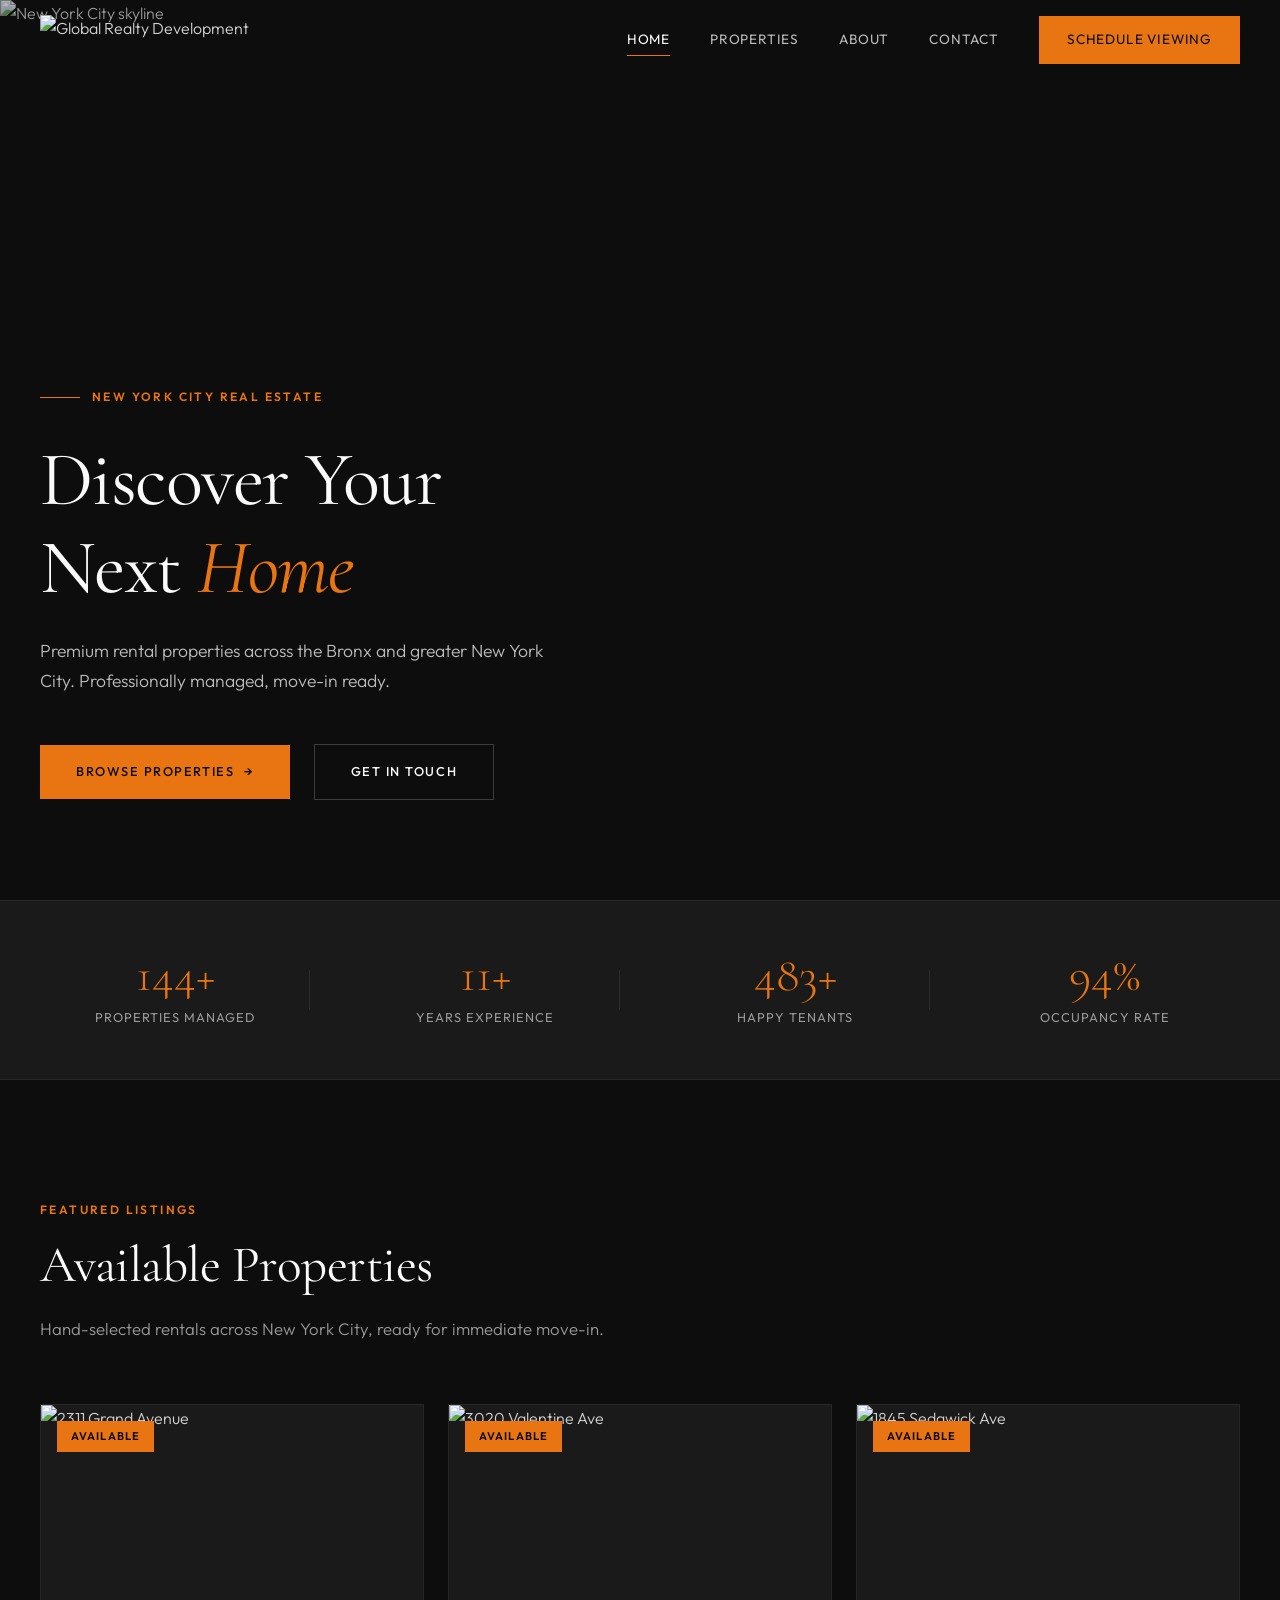
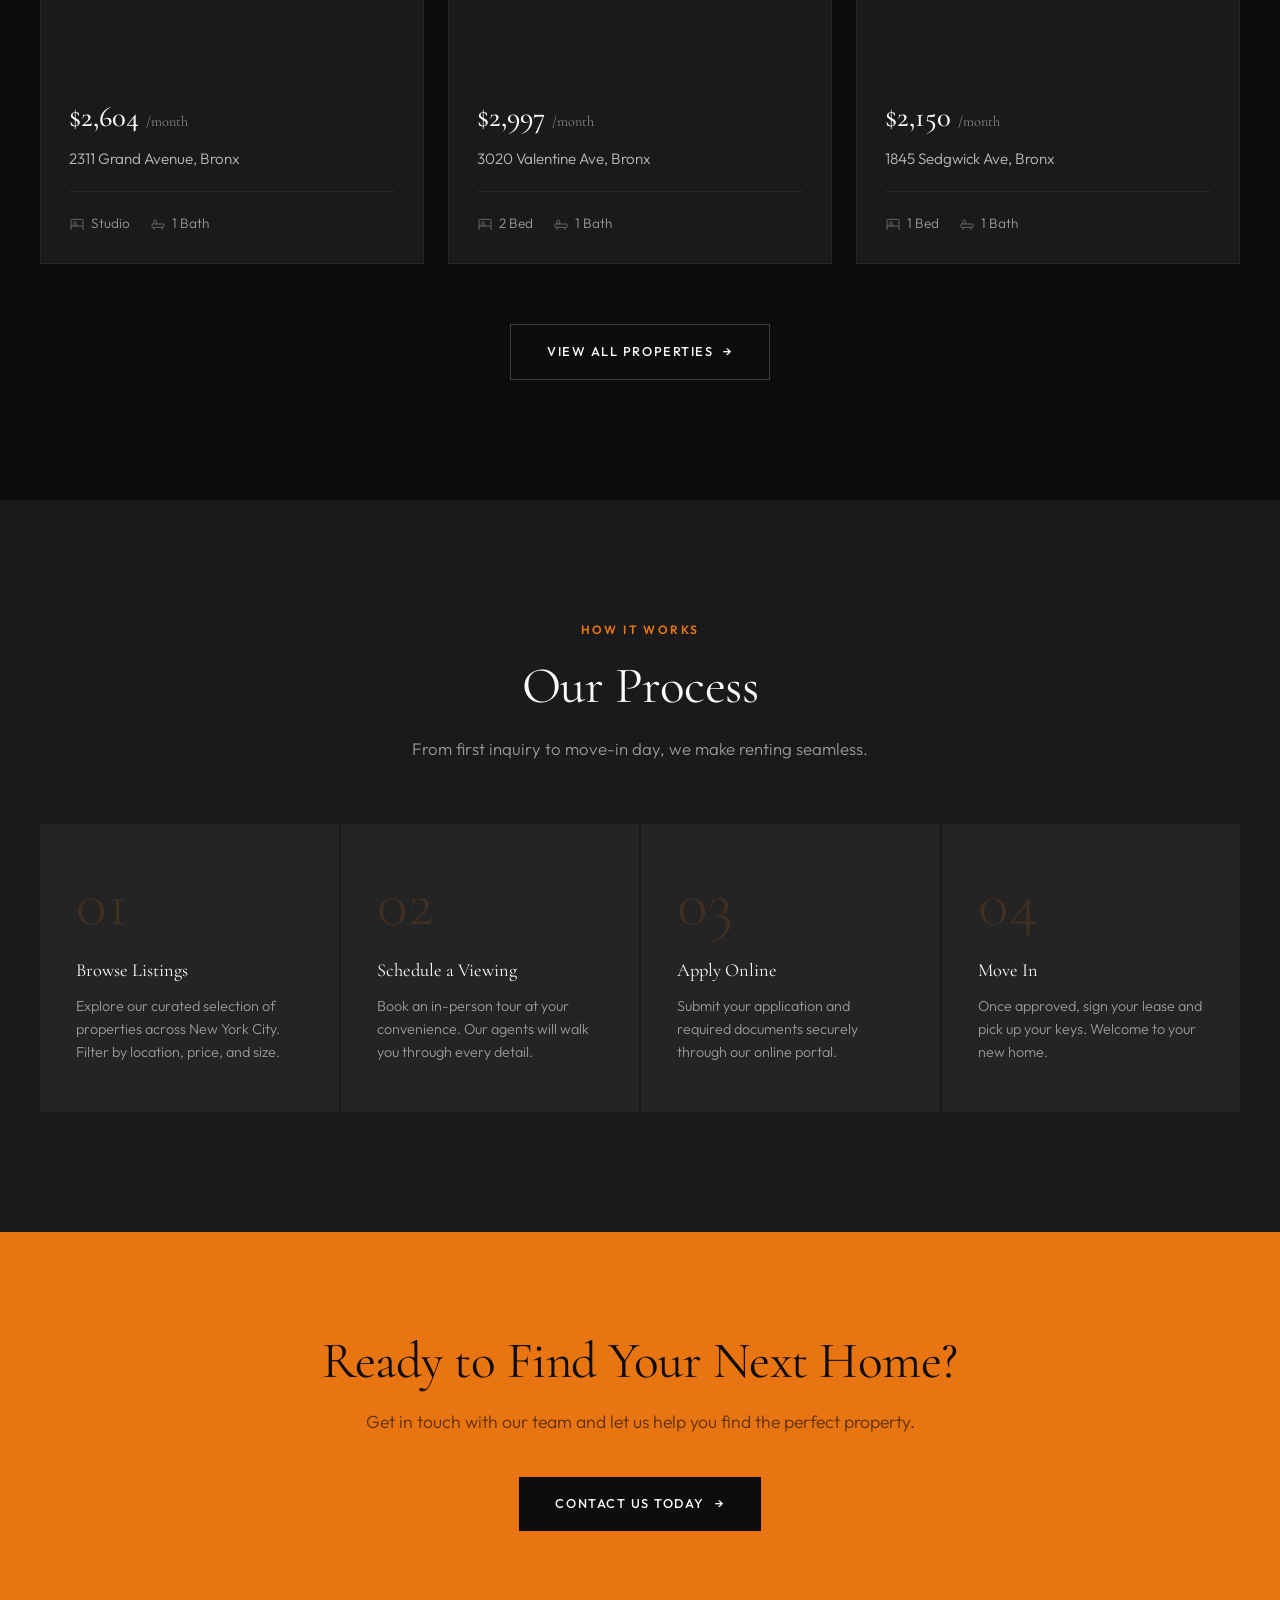
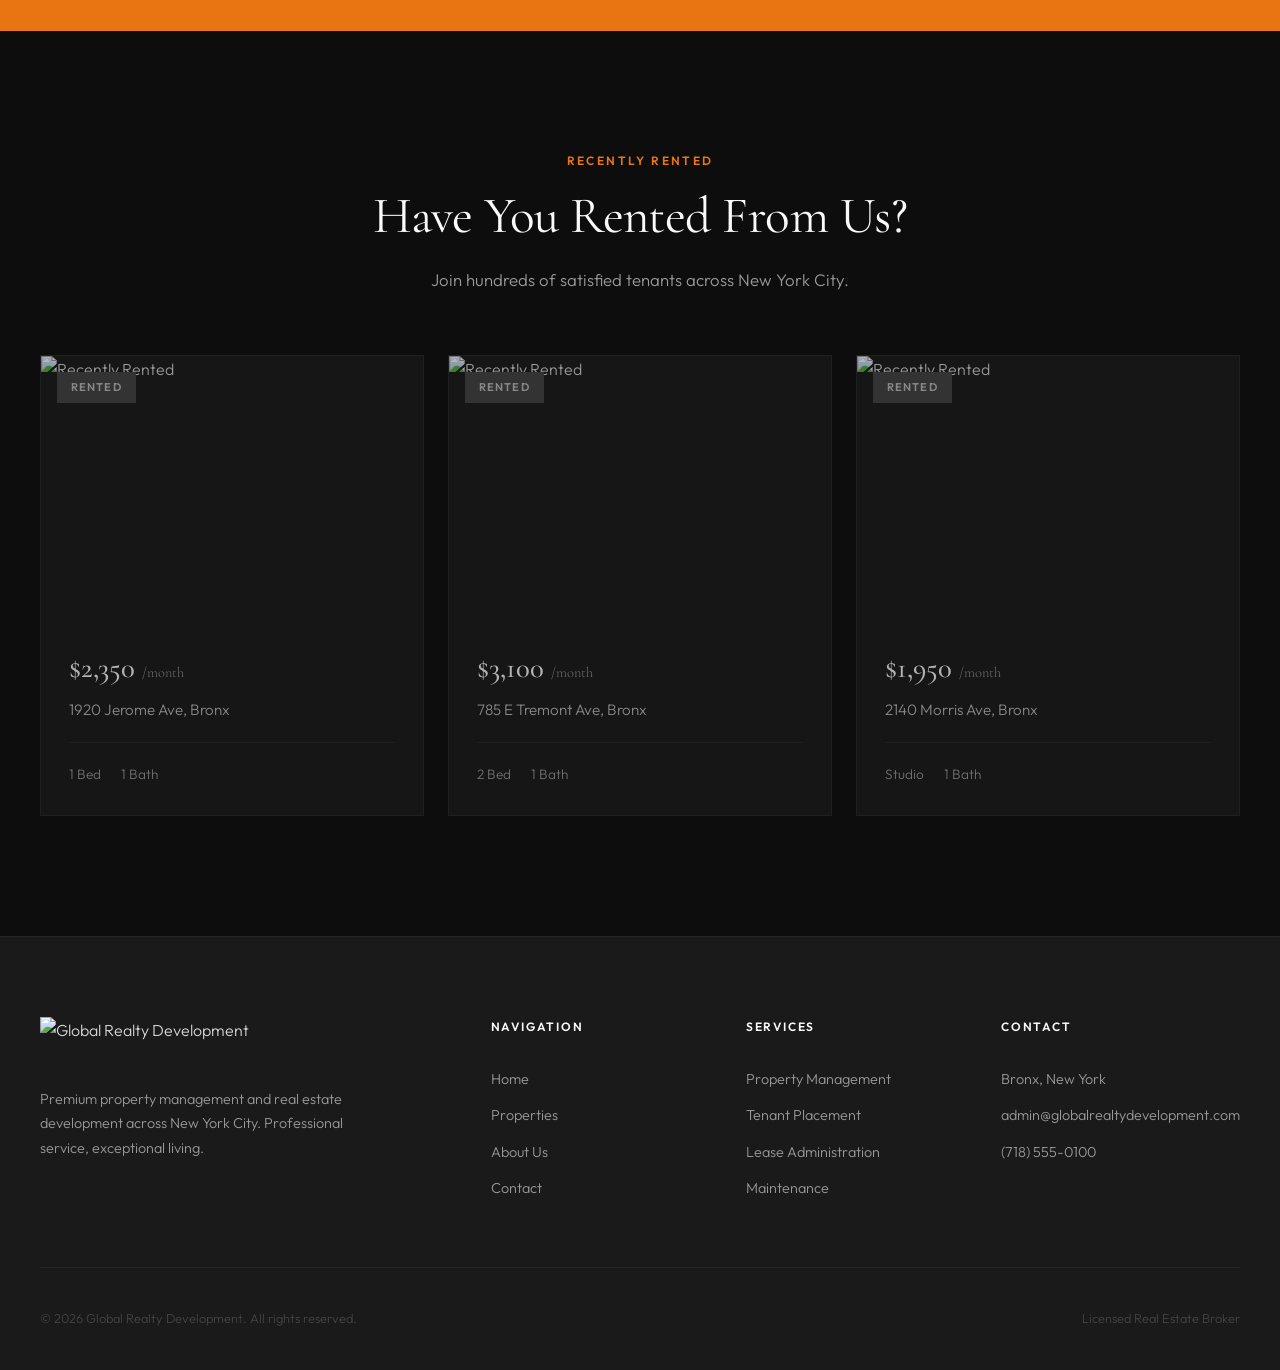
==== index.html @ 72223d99 "feat(demo): Global Realty Development website demo" ====
<!DOCTYPE html>
<html lang="en">
<head>
  <meta charset="UTF-8">
  <meta name="viewport" content="width=device-width, initial-scale=1.0">
  <title>Global Realty Development | Premium NYC Real Estate</title>
  <link rel="stylesheet" href="css/styles.css">
</head>
<body>

  <!-- Navigation -->
  <nav class="nav">
    <div class="container nav__inner">
      <a href="index.html" class="nav__logo">
        <img src="https://static.wixstatic.com/media/405eca_af5ad7918b5f4788b2dd4f46b4fea2c9~mv2.png/v1/fill/w_200,h_155,al_c,q_85,usm_0.66_1.00_0.01,enc_avif,quality_auto/405eca_af5ad7918b5f4788b2dd4f46b4fea2c9~mv2.png" alt="Global Realty Development">
      </a>
      <div class="nav__links">
        <a href="index.html" class="active">Home</a>
        <a href="listings.html">Properties</a>
        <a href="about.html">About</a>
        <a href="contact.html">Contact</a>
        <a href="contact.html" class="nav__cta">Schedule Viewing</a>
      </div>
      <div class="nav__toggle">
        <span></span>
        <span></span>
        <span></span>
      </div>
    </div>
  </nav>

  <!-- Hero -->
  <section class="hero">
    <div class="hero__bg">
      <img src="https://images.unsplash.com/photo-1534430480872-3498386e7856?w=1920&q=80" alt="New York City skyline">
    </div>
    <div class="hero__overlay"></div>
    <div class="container hero__content">
      <div class="hero__tag label">New York City Real Estate</div>
      <h1>Discover Your<br>Next <em>Home</em></h1>
      <p class="hero__subtitle">Premium rental properties across the Bronx and greater New York City. Professionally managed, move-in ready.</p>
      <div class="hero__actions">
        <a href="listings.html" class="btn btn--primary">
          Browse Properties
          <span class="btn__arrow">&rarr;</span>
        </a>
        <a href="contact.html" class="btn btn--outline">Get In Touch</a>
      </div>
    </div>
  </section>

  <!-- Stats -->
  <section class="stats">
    <div class="container">
      <div class="stats__grid">
        <div class="stats__item reveal">
          <div class="stats__number" data-count="150" data-suffix="+">0</div>
          <div class="stats__label">Properties Managed</div>
        </div>
        <div class="stats__item reveal reveal-delay-1">
          <div class="stats__number" data-count="12" data-suffix="+">0</div>
          <div class="stats__label">Years Experience</div>
        </div>
        <div class="stats__item reveal reveal-delay-2">
          <div class="stats__number" data-count="500" data-suffix="+">0</div>
          <div class="stats__label">Happy Tenants</div>
        </div>
        <div class="stats__item reveal reveal-delay-3">
          <div class="stats__number" data-count="98" data-suffix="%">0</div>
          <div class="stats__label">Occupancy Rate</div>
        </div>
      </div>
    </div>
  </section>

  <!-- Featured Properties -->
  <section>
    <div class="container">
      <div class="section-header reveal">
        <span class="label">Featured Listings</span>
        <h2>Available Properties</h2>
        <p>Hand-selected rentals across New York City, ready for immediate move-in.</p>
      </div>

      <div class="properties-grid">

        <a href="property.html" class="property-card reveal">
          <div class="property-card__image">
            <img src="https://images.unsplash.com/photo-1502672260266-1c1ef2d93688?w=600&q=80" alt="2311 Grand Avenue">
            <span class="property-card__badge">Available</span>
          </div>
          <div class="property-card__body">
            <div class="property-card__price">$2,604 <span>/month</span></div>
            <div class="property-card__address">2311 Grand Avenue, Bronx</div>
            <div class="property-card__meta">
              <div class="property-card__meta-item">
                <svg xmlns="http://www.w3.org/2000/svg" viewBox="0 0 24 24" fill="none" stroke="currentColor" stroke-width="1.5"><path d="M3 21V7a2 2 0 012-2h14a2 2 0 012 2v14"/><path d="M3 15h18"/><rect x="7" y="9" width="4" height="6" rx="1"/></svg>
                Studio
              </div>
              <div class="property-card__meta-item">
                <svg xmlns="http://www.w3.org/2000/svg" viewBox="0 0 24 24" fill="none" stroke="currentColor" stroke-width="1.5"><path d="M4 12h16a1 1 0 011 1v3a1 1 0 01-1 1H4a1 1 0 01-1-1v-3a1 1 0 011-1z"/><path d="M6 12V8a2 2 0 012-2h0a2 2 0 012 2v4"/><path d="M6 17v4M18 17v4"/></svg>
                1 Bath
              </div>
            </div>
          </div>
        </a>

        <a href="property.html" class="property-card reveal reveal-delay-1">
          <div class="property-card__image">
            <img src="https://images.unsplash.com/photo-1560448204-e02f11c3d0e2?w=600&q=80" alt="3020 Valentine Ave">
            <span class="property-card__badge">Available</span>
          </div>
          <div class="property-card__body">
            <div class="property-card__price">$2,997 <span>/month</span></div>
            <div class="property-card__address">3020 Valentine Ave, Bronx</div>
            <div class="property-card__meta">
              <div class="property-card__meta-item">
                <svg xmlns="http://www.w3.org/2000/svg" viewBox="0 0 24 24" fill="none" stroke="currentColor" stroke-width="1.5"><path d="M3 21V7a2 2 0 012-2h14a2 2 0 012 2v14"/><path d="M3 15h18"/><rect x="7" y="9" width="4" height="6" rx="1"/></svg>
                2 Bed
              </div>
              <div class="property-card__meta-item">
                <svg xmlns="http://www.w3.org/2000/svg" viewBox="0 0 24 24" fill="none" stroke="currentColor" stroke-width="1.5"><path d="M4 12h16a1 1 0 011 1v3a1 1 0 01-1 1H4a1 1 0 01-1-1v-3a1 1 0 011-1z"/><path d="M6 12V8a2 2 0 012-2h0a2 2 0 012 2v4"/><path d="M6 17v4M18 17v4"/></svg>
                1 Bath
              </div>
            </div>
          </div>
        </a>

        <a href="property.html" class="property-card reveal reveal-delay-2">
          <div class="property-card__image">
            <img src="https://images.unsplash.com/photo-1522708323590-d24dbb6b0267?w=600&q=80" alt="1845 Sedgwick Ave">
            <span class="property-card__badge">Available</span>
          </div>
          <div class="property-card__body">
            <div class="property-card__price">$2,150 <span>/month</span></div>
            <div class="property-card__address">1845 Sedgwick Ave, Bronx</div>
            <div class="property-card__meta">
              <div class="property-card__meta-item">
                <svg xmlns="http://www.w3.org/2000/svg" viewBox="0 0 24 24" fill="none" stroke="currentColor" stroke-width="1.5"><path d="M3 21V7a2 2 0 012-2h14a2 2 0 012 2v14"/><path d="M3 15h18"/><rect x="7" y="9" width="4" height="6" rx="1"/></svg>
                1 Bed
              </div>
              <div class="property-card__meta-item">
                <svg xmlns="http://www.w3.org/2000/svg" viewBox="0 0 24 24" fill="none" stroke="currentColor" stroke-width="1.5"><path d="M4 12h16a1 1 0 011 1v3a1 1 0 01-1 1H4a1 1 0 01-1-1v-3a1 1 0 011-1z"/><path d="M6 12V8a2 2 0 012-2h0a2 2 0 012 2v4"/><path d="M6 17v4M18 17v4"/></svg>
                1 Bath
              </div>
            </div>
          </div>
        </a>

      </div>

      <div style="text-align: center; margin-top: 60px;" class="reveal">
        <a href="listings.html" class="btn btn--outline">
          View All Properties
          <span class="btn__arrow">&rarr;</span>
        </a>
      </div>
    </div>
  </section>

  <!-- Process -->
  <section class="process">
    <div class="container">
      <div class="section-header section-header--center reveal">
        <span class="label">How It Works</span>
        <h2>Our Process</h2>
        <p>From first inquiry to move-in day, we make renting seamless.</p>
      </div>

      <div class="process__grid">
        <div class="process__step reveal">
          <div class="process__number">01</div>
          <h4>Browse Listings</h4>
          <p>Explore our curated selection of properties across New York City. Filter by location, price, and size.</p>
        </div>
        <div class="process__step reveal reveal-delay-1">
          <div class="process__number">02</div>
          <h4>Schedule a Viewing</h4>
          <p>Book an in-person tour at your convenience. Our agents will walk you through every detail.</p>
        </div>
        <div class="process__step reveal reveal-delay-2">
          <div class="process__number">03</div>
          <h4>Apply Online</h4>
          <p>Submit your application and required documents securely through our online portal.</p>
        </div>
        <div class="process__step reveal reveal-delay-3">
          <div class="process__number">04</div>
          <h4>Move In</h4>
          <p>Once approved, sign your lease and pick up your keys. Welcome to your new home.</p>
        </div>
      </div>
    </div>
  </section>

  <!-- CTA -->
  <section class="cta">
    <div class="container reveal">
      <h2>Ready to Find Your Next Home?</h2>
      <p>Get in touch with our team and let us help you find the perfect property.</p>
      <a href="contact.html" class="btn">
        Contact Us Today
        <span class="btn__arrow">&rarr;</span>
      </a>
    </div>
  </section>

  <!-- Rented Section -->
  <section>
    <div class="container">
      <div class="section-header section-header--center reveal">
        <span class="label">Recently Rented</span>
        <h2>Have You Rented From Us?</h2>
        <p>Join hundreds of satisfied tenants across New York City.</p>
      </div>

      <div class="properties-grid">
        <div class="property-card reveal" style="pointer-events: none; opacity: 0.7;">
          <div class="property-card__image">
            <img src="https://images.unsplash.com/photo-1493809842364-78817add7ffb?w=600&q=80" alt="Recently Rented">
            <span class="property-card__badge property-card__badge--rented">Rented</span>
          </div>
          <div class="property-card__body">
            <div class="property-card__price">$2,350 <span>/month</span></div>
            <div class="property-card__address">1920 Jerome Ave, Bronx</div>
            <div class="property-card__meta">
              <div class="property-card__meta-item">1 Bed</div>
              <div class="property-card__meta-item">1 Bath</div>
            </div>
          </div>
        </div>

        <div class="property-card reveal reveal-delay-1" style="pointer-events: none; opacity: 0.7;">
          <div class="property-card__image">
            <img src="https://images.unsplash.com/photo-1484154218962-a197022b5858?w=600&q=80" alt="Recently Rented">
            <span class="property-card__badge property-card__badge--rented">Rented</span>
          </div>
          <div class="property-card__body">
            <div class="property-card__price">$3,100 <span>/month</span></div>
            <div class="property-card__address">785 E Tremont Ave, Bronx</div>
            <div class="property-card__meta">
              <div class="property-card__meta-item">2 Bed</div>
              <div class="property-card__meta-item">1 Bath</div>
            </div>
          </div>
        </div>

        <div class="property-card reveal reveal-delay-2" style="pointer-events: none; opacity: 0.7;">
          <div class="property-card__image">
            <img src="https://images.unsplash.com/photo-1536376652096-1e4e5f26ae28?w=600&q=80" alt="Recently Rented">
            <span class="property-card__badge property-card__badge--rented">Rented</span>
          </div>
          <div class="property-card__body">
            <div class="property-card__price">$1,950 <span>/month</span></div>
            <div class="property-card__address">2140 Morris Ave, Bronx</div>
            <div class="property-card__meta">
              <div class="property-card__meta-item">Studio</div>
              <div class="property-card__meta-item">1 Bath</div>
            </div>
          </div>
        </div>
      </div>
    </div>
  </section>

  <!-- Footer -->
  <footer class="footer">
    <div class="container">
      <div class="footer__grid">
        <div class="footer__brand">
          <a href="index.html" class="nav__logo">
            <img src="https://static.wixstatic.com/media/405eca_af5ad7918b5f4788b2dd4f46b4fea2c9~mv2.png/v1/fill/w_200,h_155,al_c,q_85,usm_0.66_1.00_0.01,enc_avif,quality_auto/405eca_af5ad7918b5f4788b2dd4f46b4fea2c9~mv2.png" alt="Global Realty Development">
          </a>
          <p>Premium property management and real estate development across New York City. Professional service, exceptional living.</p>
        </div>
        <div>
          <div class="footer__heading">Navigation</div>
          <div class="footer__links">
            <a href="index.html">Home</a>
            <a href="listings.html">Properties</a>
            <a href="about.html">About Us</a>
            <a href="contact.html">Contact</a>
          </div>
        </div>
        <div>
          <div class="footer__heading">Services</div>
          <div class="footer__links">
            <a href="#">Property Management</a>
            <a href="#">Tenant Placement</a>
            <a href="#">Lease Administration</a>
            <a href="#">Maintenance</a>
          </div>
        </div>
        <div>
          <div class="footer__heading">Contact</div>
          <div class="footer__links">
            <a href="#">Bronx, New York</a>
            <a href="mailto:admin@globalrealtydevelopment.com">admin@globalrealtydevelopment.com</a>
            <a href="#">(718) 555-0100</a>
          </div>
        </div>
      </div>
      <div class="footer__bottom">
        <span>&copy; 2026 Global Realty Development. All rights reserved.</span>
        <span>Licensed Real Estate Broker</span>
      </div>
    </div>
  </footer>

  <script src="js/main.js"></script>
</body>
</html>
---- css/styles.css ----
/* ============================================
   GLOBAL REALTY DEVELOPMENT - MASTER STYLES
   Luxury Editorial Real Estate Aesthetic
   ============================================ */

@import url('https://fonts.googleapis.com/css2?family=Cormorant+Garamond:ital,wght@0,300;0,400;0,500;0,600;0,700;1,400&family=Outfit:wght@300;400;500;600;700&display=swap');

/* --- Tokens --- */
:root {
  --color-orange: #E87511;
  --color-orange-hover: #FF8C2E;
  --color-orange-subtle: rgba(232, 117, 17, 0.12);
  --color-black: #0D0D0D;
  --color-charcoal: #1A1A1A;
  --color-dark: #242424;
  --color-gray-900: #2A2A2A;
  --color-gray-800: #333333;
  --color-gray-700: #444444;
  --color-gray-400: #999999;
  --color-gray-300: #BBBBBB;
  --color-gray-200: #D4D4D4;
  --color-white: #FAFAFA;
  --color-pure-white: #FFFFFF;

  --font-display: 'Cormorant Garamond', Georgia, serif;
  --font-body: 'Outfit', sans-serif;

  --nav-height: 80px;
  --section-padding: 120px;
  --container-width: 1280px;
  --container-narrow: 960px;

  --ease-out: cubic-bezier(0.16, 1, 0.3, 1);
  --ease-in-out: cubic-bezier(0.65, 0, 0.35, 1);
}

/* --- Reset --- */
*, *::before, *::after {
  margin: 0;
  padding: 0;
  box-sizing: border-box;
}

html {
  font-size: 16px;
  scroll-behavior: smooth;
  -webkit-font-smoothing: antialiased;
  -moz-osx-font-smoothing: grayscale;
}

body {
  font-family: var(--font-body);
  font-weight: 300;
  color: var(--color-gray-200);
  background-color: var(--color-black);
  line-height: 1.7;
  overflow-x: hidden;
}

a {
  color: inherit;
  text-decoration: none;
}

ul, ol {
  list-style: none;
}

img {
  max-width: 100%;
  height: auto;
  display: block;
}

button, input, textarea, select {
  font-family: inherit;
  font-size: inherit;
  border: none;
  outline: none;
  background: none;
  color: inherit;
}

/* --- Typography --- */
h1, h2, h3, h4 {
  font-family: var(--font-display);
  font-weight: 400;
  line-height: 1.15;
  color: var(--color-white);
}

h1 {
  font-size: clamp(3rem, 6vw, 5.5rem);
  letter-spacing: -0.02em;
}

h2 {
  font-size: clamp(2.2rem, 4vw, 3.5rem);
  letter-spacing: -0.01em;
}

h3 {
  font-size: clamp(1.5rem, 2.5vw, 2rem);
}

h4 {
  font-size: 1.25rem;
}

p {
  max-width: 65ch;
}

.text-orange {
  color: var(--color-orange);
}

.text-muted {
  color: var(--color-gray-400);
}

.label {
  font-family: var(--font-body);
  font-size: 0.75rem;
  font-weight: 600;
  letter-spacing: 0.2em;
  text-transform: uppercase;
  color: var(--color-orange);
}

/* --- Layout --- */
.container {
  width: 100%;
  max-width: var(--container-width);
  margin: 0 auto;
  padding: 0 40px;
}

.container--narrow {
  max-width: var(--container-narrow);
}

section {
  padding: var(--section-padding) 0;
}

/* --- Navigation --- */
.nav {
  position: fixed;
  top: 0;
  left: 0;
  right: 0;
  height: var(--nav-height);
  z-index: 1000;
  transition: background 0.4s var(--ease-out), box-shadow 0.4s var(--ease-out);
}

.nav.scrolled {
  background: rgba(13, 13, 13, 0.95);
  backdrop-filter: blur(20px);
  box-shadow: 0 1px 0 rgba(255, 255, 255, 0.06);
}

.nav__inner {
  display: flex;
  align-items: center;
  justify-content: space-between;
  height: 100%;
}

.nav__logo {
  display: flex;
  align-items: center;
  gap: 14px;
}

.nav__logo img {
  height: 50px;
  width: auto;
}

.nav__logo-text {
  font-family: var(--font-display);
  font-size: 1.1rem;
  font-weight: 500;
  color: var(--color-white);
  letter-spacing: 0.05em;
  line-height: 1.2;
}

.nav__logo-text span {
  display: block;
  font-size: 0.65rem;
  font-family: var(--font-body);
  font-weight: 400;
  letter-spacing: 0.25em;
  text-transform: uppercase;
  color: var(--color-gray-400);
}

.nav__links {
  display: flex;
  align-items: center;
  gap: 40px;
}

.nav__links a {
  font-size: 0.85rem;
  font-weight: 400;
  letter-spacing: 0.06em;
  text-transform: uppercase;
  color: var(--color-gray-300);
  transition: color 0.3s var(--ease-out);
  position: relative;
}

.nav__links a::after {
  content: '';
  position: absolute;
  bottom: -4px;
  left: 0;
  width: 0;
  height: 1px;
  background: var(--color-orange);
  transition: width 0.4s var(--ease-out);
}

.nav__links a:hover,
.nav__links a.active {
  color: var(--color-white);
}

.nav__links a:hover::after,
.nav__links a.active::after {
  width: 100%;
}

.nav__cta {
  font-size: 0.8rem;
  font-weight: 500;
  letter-spacing: 0.1em;
  text-transform: uppercase;
  color: var(--color-black) !important;
  background: var(--color-orange);
  padding: 12px 28px;
  transition: background 0.3s var(--ease-out), transform 0.3s var(--ease-out);
}

.nav__cta::after {
  display: none !important;
}

.nav__cta:hover {
  background: var(--color-orange-hover);
  transform: translateY(-1px);
}

/* Mobile menu toggle */
.nav__toggle {
  display: none;
  flex-direction: column;
  gap: 6px;
  cursor: pointer;
  padding: 8px;
}

.nav__toggle span {
  display: block;
  width: 28px;
  height: 1.5px;
  background: var(--color-white);
  transition: transform 0.3s var(--ease-out), opacity 0.3s;
}

.nav__toggle.open span:nth-child(1) {
  transform: rotate(45deg) translate(5px, 5px);
}

.nav__toggle.open span:nth-child(2) {
  opacity: 0;
}

.nav__toggle.open span:nth-child(3) {
  transform: rotate(-45deg) translate(5px, -5px);
}

/* --- Hero --- */
.hero {
  position: relative;
  height: 100vh;
  min-height: 700px;
  display: flex;
  align-items: flex-end;
  padding-bottom: 100px;
  overflow: hidden;
}

.hero__bg {
  position: absolute;
  inset: 0;
  z-index: -2;
}

.hero__bg img {
  width: 100%;
  height: 100%;
  object-fit: cover;
  filter: grayscale(0.3);
}

.hero__overlay {
  position: absolute;
  inset: 0;
  z-index: -1;
  background:
    linear-gradient(to top, var(--color-black) 0%, rgba(13, 13, 13, 0.7) 40%, rgba(13, 13, 13, 0.3) 100%);
}

.hero__content {
  position: relative;
  z-index: 1;
}

.hero__tag {
  display: inline-flex;
  align-items: center;
  gap: 12px;
  margin-bottom: 28px;
}

.hero__tag::before {
  content: '';
  display: block;
  width: 40px;
  height: 1px;
  background: var(--color-orange);
}

.hero h1 {
  margin-bottom: 24px;
}

.hero h1 em {
  font-style: italic;
  color: var(--color-orange);
}

.hero__subtitle {
  font-size: 1.1rem;
  color: var(--color-gray-300);
  max-width: 520px;
  margin-bottom: 48px;
}

.hero__actions {
  display: flex;
  align-items: center;
  gap: 24px;
}

/* --- Buttons --- */
.btn {
  display: inline-flex;
  align-items: center;
  gap: 10px;
  font-size: 0.8rem;
  font-weight: 500;
  letter-spacing: 0.12em;
  text-transform: uppercase;
  padding: 16px 36px;
  transition: all 0.35s var(--ease-out);
  cursor: pointer;
}

.btn--primary {
  background: var(--color-orange);
  color: var(--color-black);
}

.btn--primary:hover {
  background: var(--color-orange-hover);
  transform: translateY(-2px);
  box-shadow: 0 8px 30px rgba(232, 117, 17, 0.25);
}

.btn--outline {
  border: 1px solid rgba(255, 255, 255, 0.2);
  color: var(--color-white);
}

.btn--outline:hover {
  border-color: var(--color-orange);
  color: var(--color-orange);
}

.btn--dark {
  background: var(--color-charcoal);
  color: var(--color-white);
  border: 1px solid rgba(255, 255, 255, 0.08);
}

.btn--dark:hover {
  border-color: var(--color-orange);
}

.btn__arrow {
  transition: transform 0.3s var(--ease-out);
}

.btn:hover .btn__arrow {
  transform: translateX(4px);
}

/* --- Stats Bar --- */
.stats {
  background: var(--color-charcoal);
  border-top: 1px solid rgba(255, 255, 255, 0.06);
  border-bottom: 1px solid rgba(255, 255, 255, 0.06);
  padding: 50px 0;
}

.stats__grid {
  display: grid;
  grid-template-columns: repeat(4, 1fr);
  gap: 40px;
}

.stats__item {
  text-align: center;
  position: relative;
}

.stats__item:not(:last-child)::after {
  content: '';
  position: absolute;
  right: 0;
  top: 50%;
  transform: translateY(-50%);
  height: 40px;
  width: 1px;
  background: rgba(255, 255, 255, 0.08);
}

.stats__number {
  font-family: var(--font-display);
  font-size: 3rem;
  font-weight: 300;
  color: var(--color-orange);
  line-height: 1;
  margin-bottom: 8px;
}

.stats__label {
  font-size: 0.8rem;
  font-weight: 400;
  letter-spacing: 0.08em;
  text-transform: uppercase;
  color: var(--color-gray-400);
}

/* --- Section Headers --- */
.section-header {
  margin-bottom: 60px;
}

.section-header .label {
  margin-bottom: 16px;
  display: block;
}

.section-header h2 {
  margin-bottom: 20px;
}

.section-header p {
  color: var(--color-gray-400);
  font-size: 1.05rem;
}

.section-header--center {
  text-align: center;
}

.section-header--center p {
  margin: 0 auto;
}

/* --- Property Cards --- */
.properties-grid {
  display: grid;
  grid-template-columns: repeat(3, 1fr);
  gap: 24px;
}

.property-card {
  background: var(--color-charcoal);
  border: 1px solid rgba(255, 255, 255, 0.06);
  overflow: hidden;
  transition: transform 0.4s var(--ease-out), border-color 0.4s var(--ease-out);
  cursor: pointer;
}

.property-card:hover {
  transform: translateY(-6px);
  border-color: rgba(232, 117, 17, 0.3);
}

.property-card__image {
  position: relative;
  height: 260px;
  overflow: hidden;
}

.property-card__image img {
  width: 100%;
  height: 100%;
  object-fit: cover;
  transition: transform 0.6s var(--ease-out);
}

.property-card:hover .property-card__image img {
  transform: scale(1.05);
}

.property-card__badge {
  position: absolute;
  top: 16px;
  left: 16px;
  font-size: 0.7rem;
  font-weight: 600;
  letter-spacing: 0.1em;
  text-transform: uppercase;
  padding: 6px 14px;
  background: var(--color-orange);
  color: var(--color-black);
}

.property-card__badge--rented {
  background: var(--color-gray-700);
  color: var(--color-gray-300);
}

.property-card__body {
  padding: 28px;
}

.property-card__price {
  font-family: var(--font-display);
  font-size: 1.8rem;
  font-weight: 500;
  color: var(--color-white);
  margin-bottom: 4px;
}

.property-card__price span {
  font-size: 0.9rem;
  font-weight: 300;
  color: var(--color-gray-400);
}

.property-card__address {
  font-size: 0.95rem;
  color: var(--color-gray-300);
  margin-bottom: 20px;
}

.property-card__meta {
  display: flex;
  gap: 20px;
  padding-top: 20px;
  border-top: 1px solid rgba(255, 255, 255, 0.06);
}

.property-card__meta-item {
  display: flex;
  align-items: center;
  gap: 6px;
  font-size: 0.85rem;
  color: var(--color-gray-400);
}

.property-card__meta-item svg {
  width: 16px;
  height: 16px;
  opacity: 0.6;
}

/* --- Process Section --- */
.process {
  background: var(--color-charcoal);
}

.process__grid {
  display: grid;
  grid-template-columns: repeat(4, 1fr);
  gap: 2px;
}

.process__step {
  background: var(--color-dark);
  padding: 48px 36px;
  position: relative;
  transition: background 0.3s var(--ease-out);
}

.process__step:hover {
  background: var(--color-gray-900);
}

.process__number {
  font-family: var(--font-display);
  font-size: 4rem;
  font-weight: 300;
  color: rgba(232, 117, 17, 0.15);
  line-height: 1;
  margin-bottom: 24px;
}

.process__step h4 {
  margin-bottom: 14px;
  font-size: 1.15rem;
}

.process__step p {
  font-size: 0.9rem;
  color: var(--color-gray-400);
  line-height: 1.6;
}

/* --- About / Team --- */
.team-grid {
  display: grid;
  grid-template-columns: repeat(3, 1fr);
  gap: 32px;
}

.team-card {
  background: var(--color-charcoal);
  border: 1px solid rgba(255, 255, 255, 0.06);
  overflow: hidden;
  transition: border-color 0.3s var(--ease-out);
}

.team-card:hover {
  border-color: rgba(232, 117, 17, 0.3);
}

.team-card__image {
  height: 360px;
  overflow: hidden;
}

.team-card__image img {
  width: 100%;
  height: 100%;
  object-fit: cover;
  filter: grayscale(0.2);
  transition: filter 0.4s var(--ease-out), transform 0.4s var(--ease-out);
}

.team-card:hover .team-card__image img {
  filter: grayscale(0);
  transform: scale(1.03);
}

.team-card__body {
  padding: 28px;
}

.team-card__name {
  font-family: var(--font-display);
  font-size: 1.4rem;
  color: var(--color-white);
  margin-bottom: 4px;
}

.team-card__role {
  font-size: 0.8rem;
  font-weight: 500;
  letter-spacing: 0.1em;
  text-transform: uppercase;
  color: var(--color-orange);
  margin-bottom: 16px;
}

.team-card__bio {
  font-size: 0.9rem;
  color: var(--color-gray-400);
  line-height: 1.6;
}

/* --- Contact Form --- */
.form {
  display: flex;
  flex-direction: column;
  gap: 20px;
}

.form__row {
  display: grid;
  grid-template-columns: 1fr 1fr;
  gap: 20px;
}

.form__group {
  display: flex;
  flex-direction: column;
  gap: 8px;
}

.form__label {
  font-size: 0.75rem;
  font-weight: 500;
  letter-spacing: 0.1em;
  text-transform: uppercase;
  color: var(--color-gray-400);
}

.form__input,
.form__textarea,
.form__select {
  background: var(--color-dark);
  border: 1px solid rgba(255, 255, 255, 0.08);
  padding: 16px 20px;
  color: var(--color-white);
  font-size: 0.95rem;
  font-weight: 300;
  transition: border-color 0.3s var(--ease-out);
}

.form__input:focus,
.form__textarea:focus,
.form__select:focus {
  border-color: var(--color-orange);
}

.form__input::placeholder,
.form__textarea::placeholder {
  color: var(--color-gray-700);
}

.form__textarea {
  min-height: 140px;
  resize: vertical;
}

.form__select {
  appearance: none;
  cursor: pointer;
  background-image: url("data:image/svg+xml,%3Csvg xmlns='http://www.w3.org/2000/svg' width='12' height='12' fill='%23999' viewBox='0 0 16 16'%3E%3Cpath d='M8 11L3 6h10z'/%3E%3C/svg%3E");
  background-repeat: no-repeat;
  background-position: right 20px center;
}

/* --- Footer --- */
.footer {
  background: var(--color-charcoal);
  border-top: 1px solid rgba(255, 255, 255, 0.06);
  padding: 80px 0 40px;
}

.footer__grid {
  display: grid;
  grid-template-columns: 2fr 1fr 1fr 1fr;
  gap: 60px;
  margin-bottom: 60px;
}

.footer__brand p {
  font-size: 0.9rem;
  color: var(--color-gray-400);
  margin-top: 20px;
  max-width: 320px;
}

.footer__heading {
  font-family: var(--font-body);
  font-size: 0.75rem;
  font-weight: 600;
  letter-spacing: 0.15em;
  text-transform: uppercase;
  color: var(--color-white);
  margin-bottom: 24px;
}

.footer__links a {
  display: block;
  font-size: 0.9rem;
  color: var(--color-gray-400);
  padding: 6px 0;
  transition: color 0.3s;
}

.footer__links a:hover {
  color: var(--color-orange);
}

.footer__bottom {
  display: flex;
  justify-content: space-between;
  align-items: center;
  padding-top: 40px;
  border-top: 1px solid rgba(255, 255, 255, 0.06);
  font-size: 0.8rem;
  color: var(--color-gray-700);
}

/* --- Property Detail --- */
.property-hero {
  position: relative;
  height: 65vh;
  min-height: 500px;
  overflow: hidden;
}

.property-hero__bg {
  position: absolute;
  inset: 0;
}

.property-hero__bg img {
  width: 100%;
  height: 100%;
  object-fit: cover;
}

.property-hero__overlay {
  position: absolute;
  inset: 0;
  background: linear-gradient(to top, var(--color-black) 0%, rgba(13, 13, 13, 0.4) 50%, rgba(13, 13, 13, 0.2) 100%);
}

.property-hero__content {
  position: absolute;
  bottom: 60px;
  left: 0;
  right: 0;
}

.property-info {
  display: grid;
  grid-template-columns: 1fr 1fr;
  gap: 60px;
  padding: 80px 0;
}

.property-info__details h3 {
  margin-bottom: 24px;
}

.property-specs {
  display: grid;
  grid-template-columns: 1fr 1fr;
  gap: 16px;
  margin-bottom: 32px;
}

.property-spec {
  background: var(--color-charcoal);
  padding: 20px;
  border: 1px solid rgba(255, 255, 255, 0.06);
}

.property-spec__label {
  font-size: 0.7rem;
  font-weight: 600;
  letter-spacing: 0.15em;
  text-transform: uppercase;
  color: var(--color-gray-400);
  margin-bottom: 6px;
}

.property-spec__value {
  font-family: var(--font-display);
  font-size: 1.5rem;
  color: var(--color-white);
}

.property-gallery {
  padding-bottom: 80px;
}

.property-gallery__grid {
  display: grid;
  grid-template-columns: 2fr 1fr 1fr;
  grid-template-rows: 300px 300px;
  gap: 8px;
}

.property-gallery__grid img {
  width: 100%;
  height: 100%;
  object-fit: cover;
  transition: opacity 0.3s;
  cursor: pointer;
}

.property-gallery__grid img:hover {
  opacity: 0.85;
}

.property-gallery__grid img:first-child {
  grid-row: 1 / -1;
}

/* --- CTA Section --- */
.cta {
  background: var(--color-orange);
  padding: 100px 0;
  text-align: center;
}

.cta h2 {
  color: var(--color-black);
  margin-bottom: 16px;
}

.cta p {
  color: rgba(0, 0, 0, 0.6);
  font-size: 1.1rem;
  margin: 0 auto 40px;
}

.cta .btn {
  background: var(--color-black);
  color: var(--color-white);
}

.cta .btn:hover {
  background: var(--color-charcoal);
  box-shadow: 0 8px 30px rgba(0, 0, 0, 0.3);
}

/* --- Divider --- */
.divider {
  display: flex;
  align-items: center;
  gap: 20px;
  padding: 60px 0;
}

.divider__line {
  flex: 1;
  height: 1px;
  background: rgba(255, 255, 255, 0.06);
}

.divider__icon {
  color: var(--color-orange);
  opacity: 0.4;
}

/* --- Scroll Animations --- */
.reveal {
  opacity: 0;
  transform: translateY(30px);
  transition: opacity 0.8s var(--ease-out), transform 0.8s var(--ease-out);
}

.reveal.visible {
  opacity: 1;
  transform: translateY(0);
}

.reveal-delay-1 { transition-delay: 0.1s; }
.reveal-delay-2 { transition-delay: 0.2s; }
.reveal-delay-3 { transition-delay: 0.3s; }
.reveal-delay-4 { transition-delay: 0.4s; }

/* --- Responsive --- */
@media (max-width: 1024px) {
  :root {
    --section-padding: 80px;
  }

  .properties-grid {
    grid-template-columns: repeat(2, 1fr);
  }

  .process__grid {
    grid-template-columns: repeat(2, 1fr);
  }

  .team-grid {
    grid-template-columns: repeat(2, 1fr);
  }

  .footer__grid {
    grid-template-columns: 1fr 1fr;
    gap: 40px;
  }

  .stats__grid {
    grid-template-columns: repeat(2, 1fr);
    gap: 30px;
  }

  .stats__item:nth-child(2)::after {
    display: none;
  }

  .property-info {
    grid-template-columns: 1fr;
  }

  .property-gallery__grid {
    grid-template-columns: 1fr 1fr;
    grid-template-rows: 250px 250px 250px;
  }

  .property-gallery__grid img:first-child {
    grid-column: 1 / -1;
    grid-row: auto;
  }
}

@media (max-width: 768px) {
  :root {
    --section-padding: 60px;
    --nav-height: 70px;
  }

  .container {
    padding: 0 24px;
  }

  .nav__links {
    display: none;
    position: fixed;
    top: var(--nav-height);
    left: 0;
    right: 0;
    bottom: 0;
    background: rgba(13, 13, 13, 0.98);
    backdrop-filter: blur(20px);
    flex-direction: column;
    justify-content: center;
    gap: 32px;
  }

  .nav__links.open {
    display: flex;
  }

  .nav__links a {
    font-size: 1.2rem;
  }

  .nav__toggle {
    display: flex;
  }

  .hero {
    min-height: 600px;
    padding-bottom: 60px;
  }

  .hero__actions {
    flex-direction: column;
    align-items: flex-start;
  }

  .properties-grid,
  .team-grid {
    grid-template-columns: 1fr;
  }

  .process__grid {
    grid-template-columns: 1fr;
  }

  .stats__grid {
    grid-template-columns: 1fr;
  }

  .stats__item::after {
    display: none !important;
  }

  .form__row {
    grid-template-columns: 1fr;
  }

  .footer__grid {
    grid-template-columns: 1fr;
    gap: 40px;
  }

  .property-hero {
    height: 50vh;
    min-height: 400px;
  }

  .property-specs {
    grid-template-columns: 1fr;
  }

  .property-gallery__grid {
    grid-template-columns: 1fr;
    grid-template-rows: auto;
  }
}
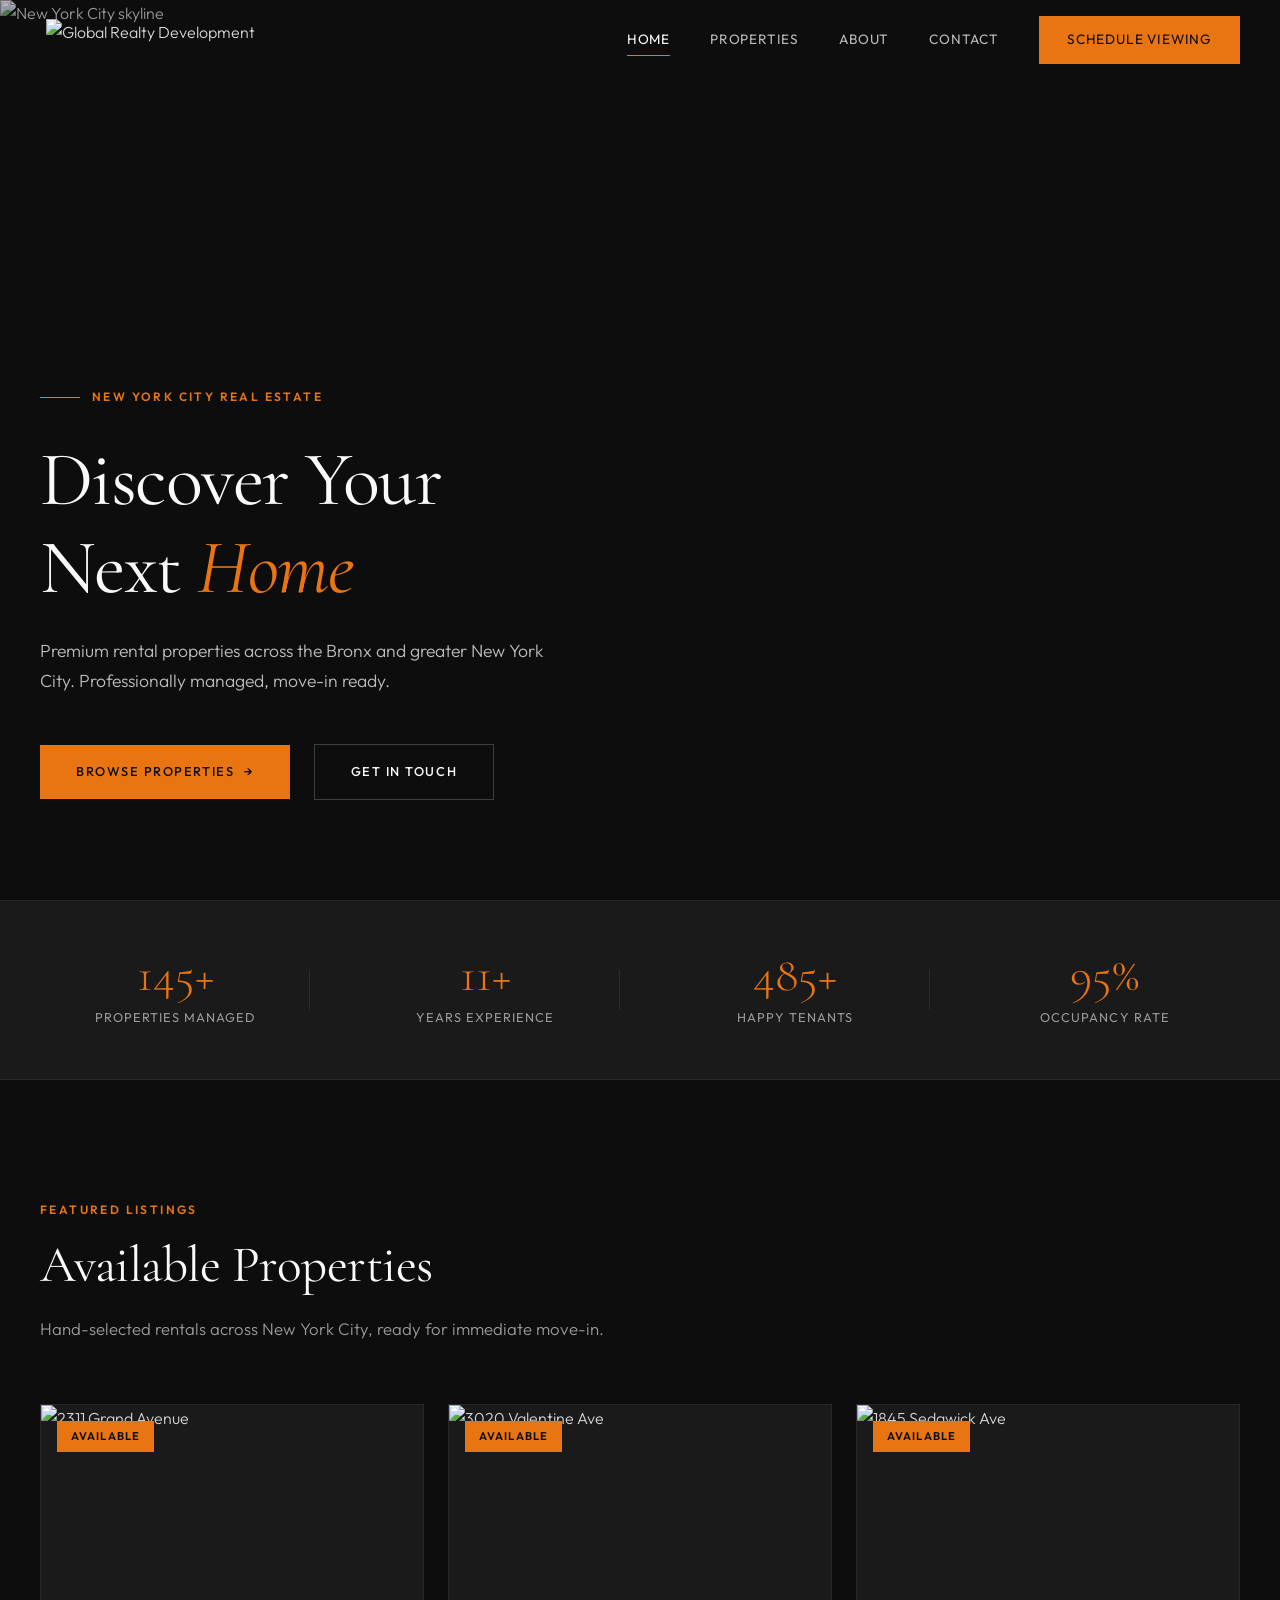
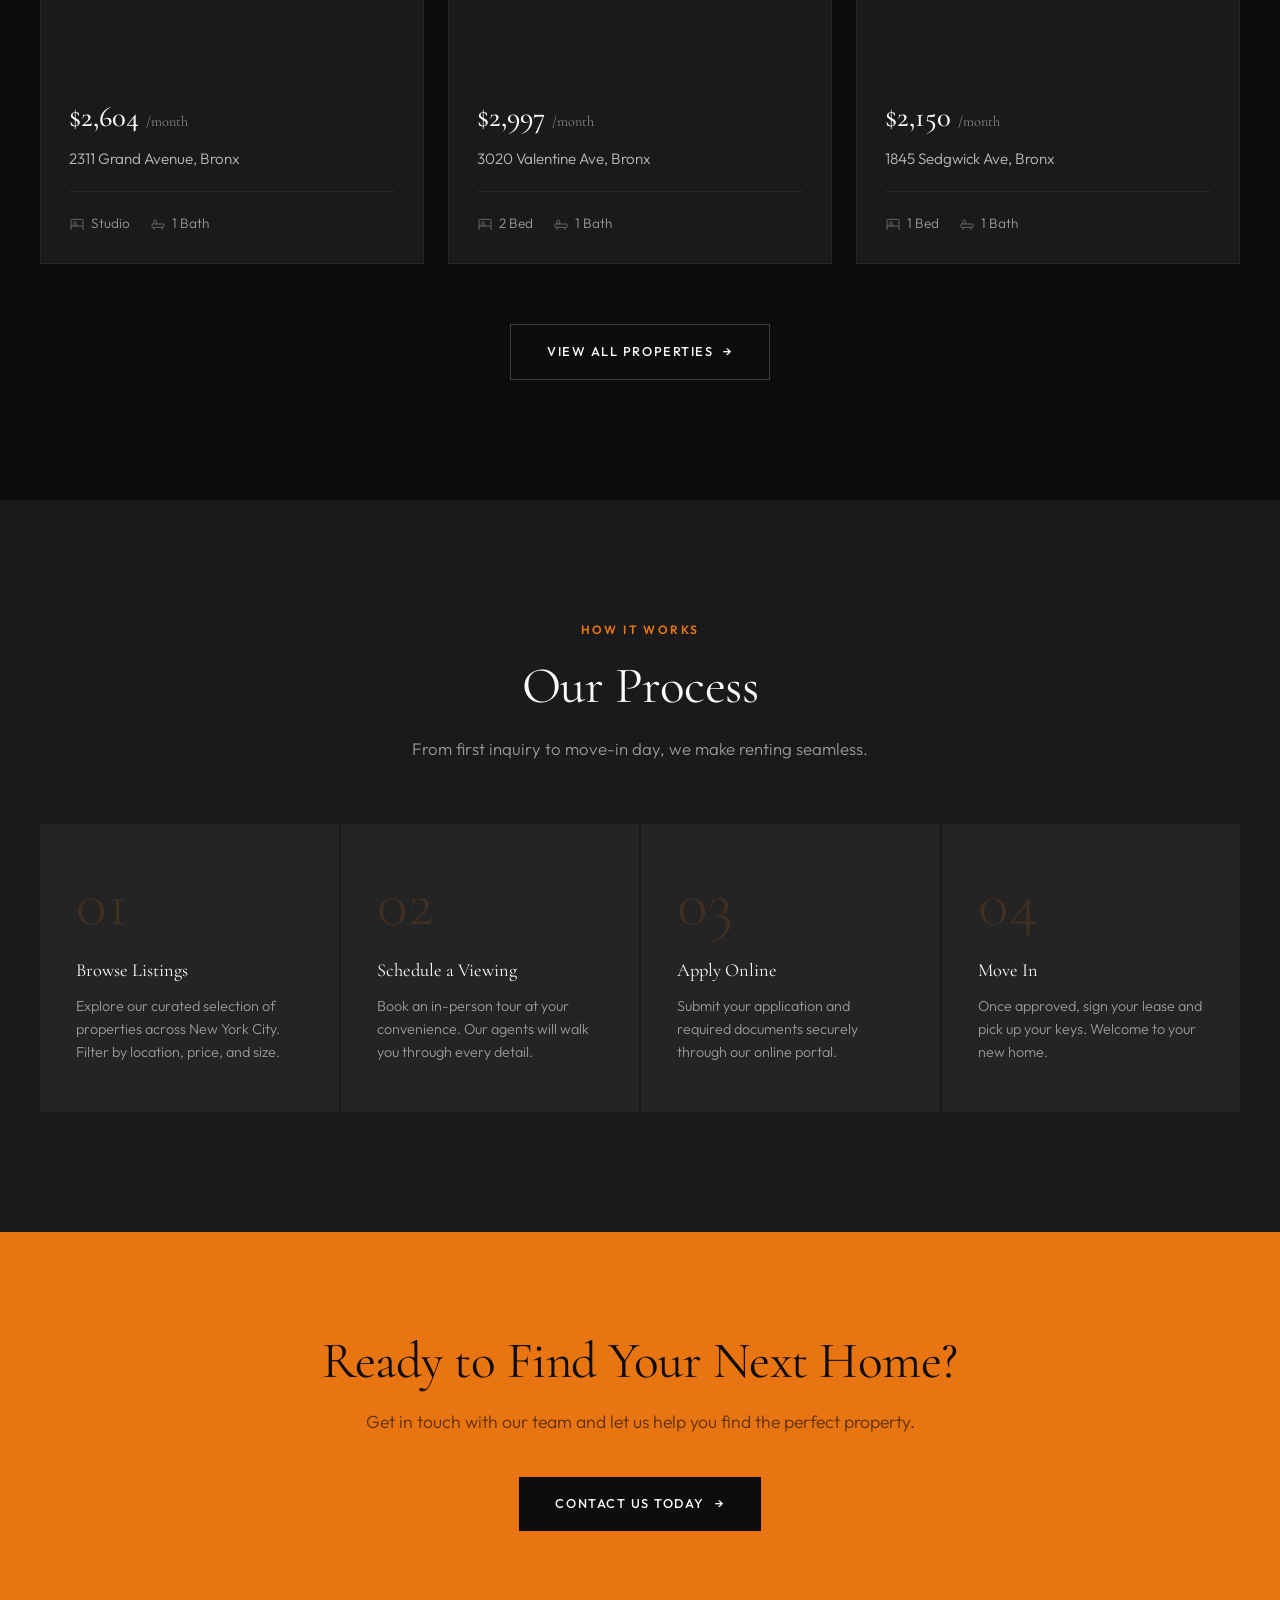
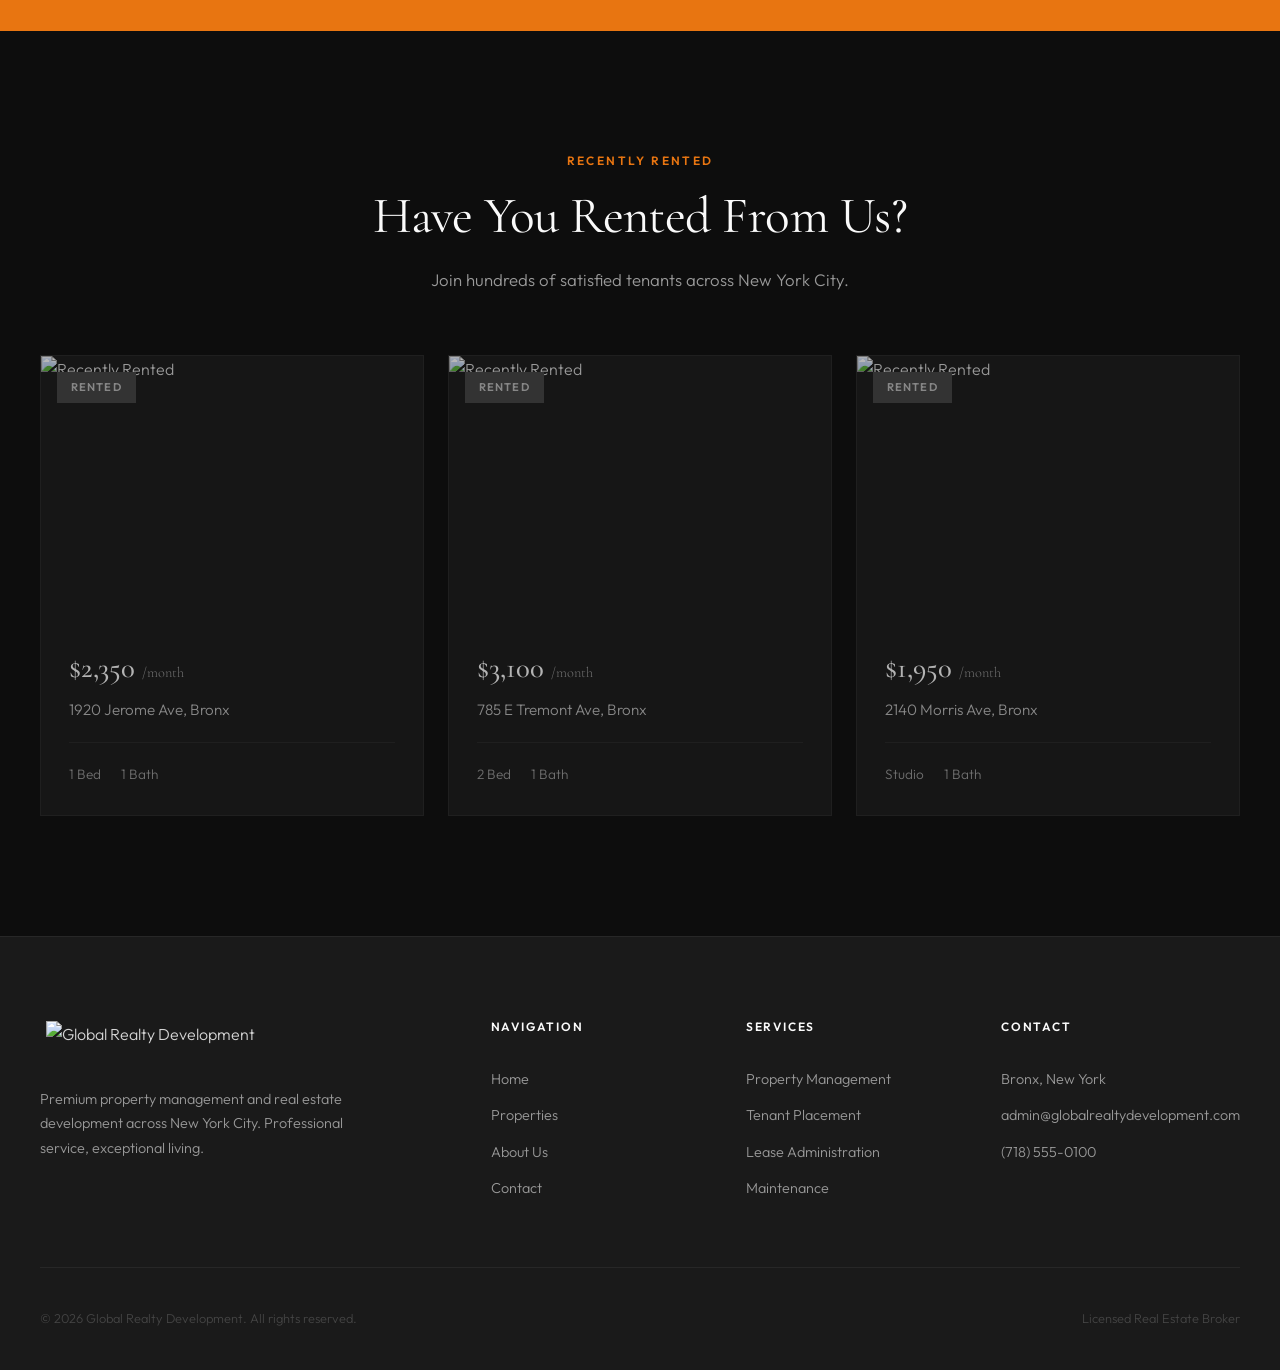
==== commit 8d16d8ba: "fix: logo visibility on scroll, broken image, map embed, card links" ====
--- a/index.html
+++ b/index.html
@@ -246,7 +246,7 @@
 
         <div class="property-card reveal reveal-delay-2" style="pointer-events: none; opacity: 0.7;">
           <div class="property-card__image">
-            <img src="https://images.unsplash.com/photo-1536376652096-1e4e5f26ae28?w=600&q=80" alt="Recently Rented">
+            <img src="https://images.unsplash.com/photo-1558036117-15d82a90b9b1?w=600&q=80" alt="Recently Rented">
             <span class="property-card__badge property-card__badge--rented">Rented</span>
           </div>
           <div class="property-card__body">
--- a/css/styles.css
+++ b/css/styles.css
@@ -177,6 +177,13 @@
 .nav__logo img {
   height: 50px;
   width: auto;
+  border-radius: 6px;
+  padding: 4px 6px;
+  transition: background 0.4s var(--ease-out);
+}
+
+.nav.scrolled .nav__logo img {
+  background: rgba(255, 255, 255, 0.92);
 }
 
 .nav__logo-text {
@@ -498,6 +505,9 @@
   overflow: hidden;
   transition: transform 0.4s var(--ease-out), border-color 0.4s var(--ease-out);
   cursor: pointer;
+  display: block;
+  text-decoration: none;
+  color: inherit;
 }
 
 .property-card:hover {
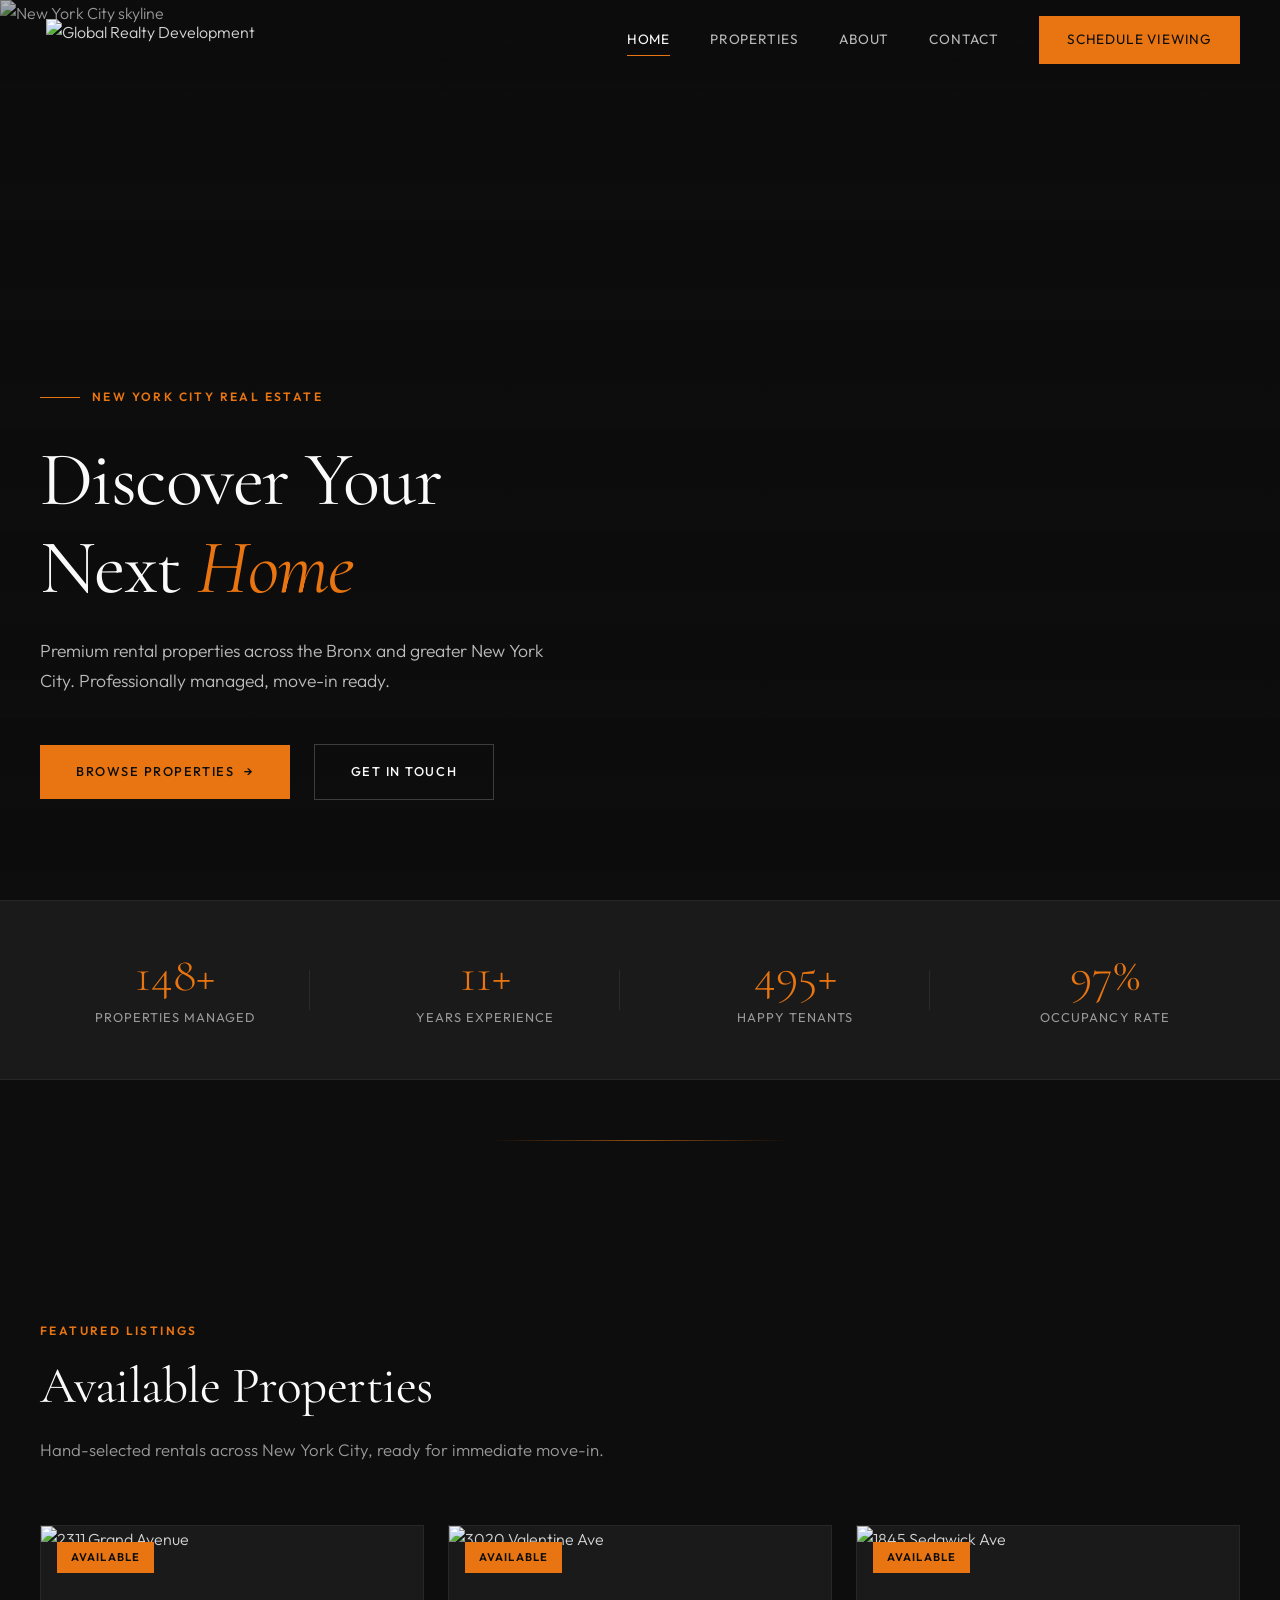
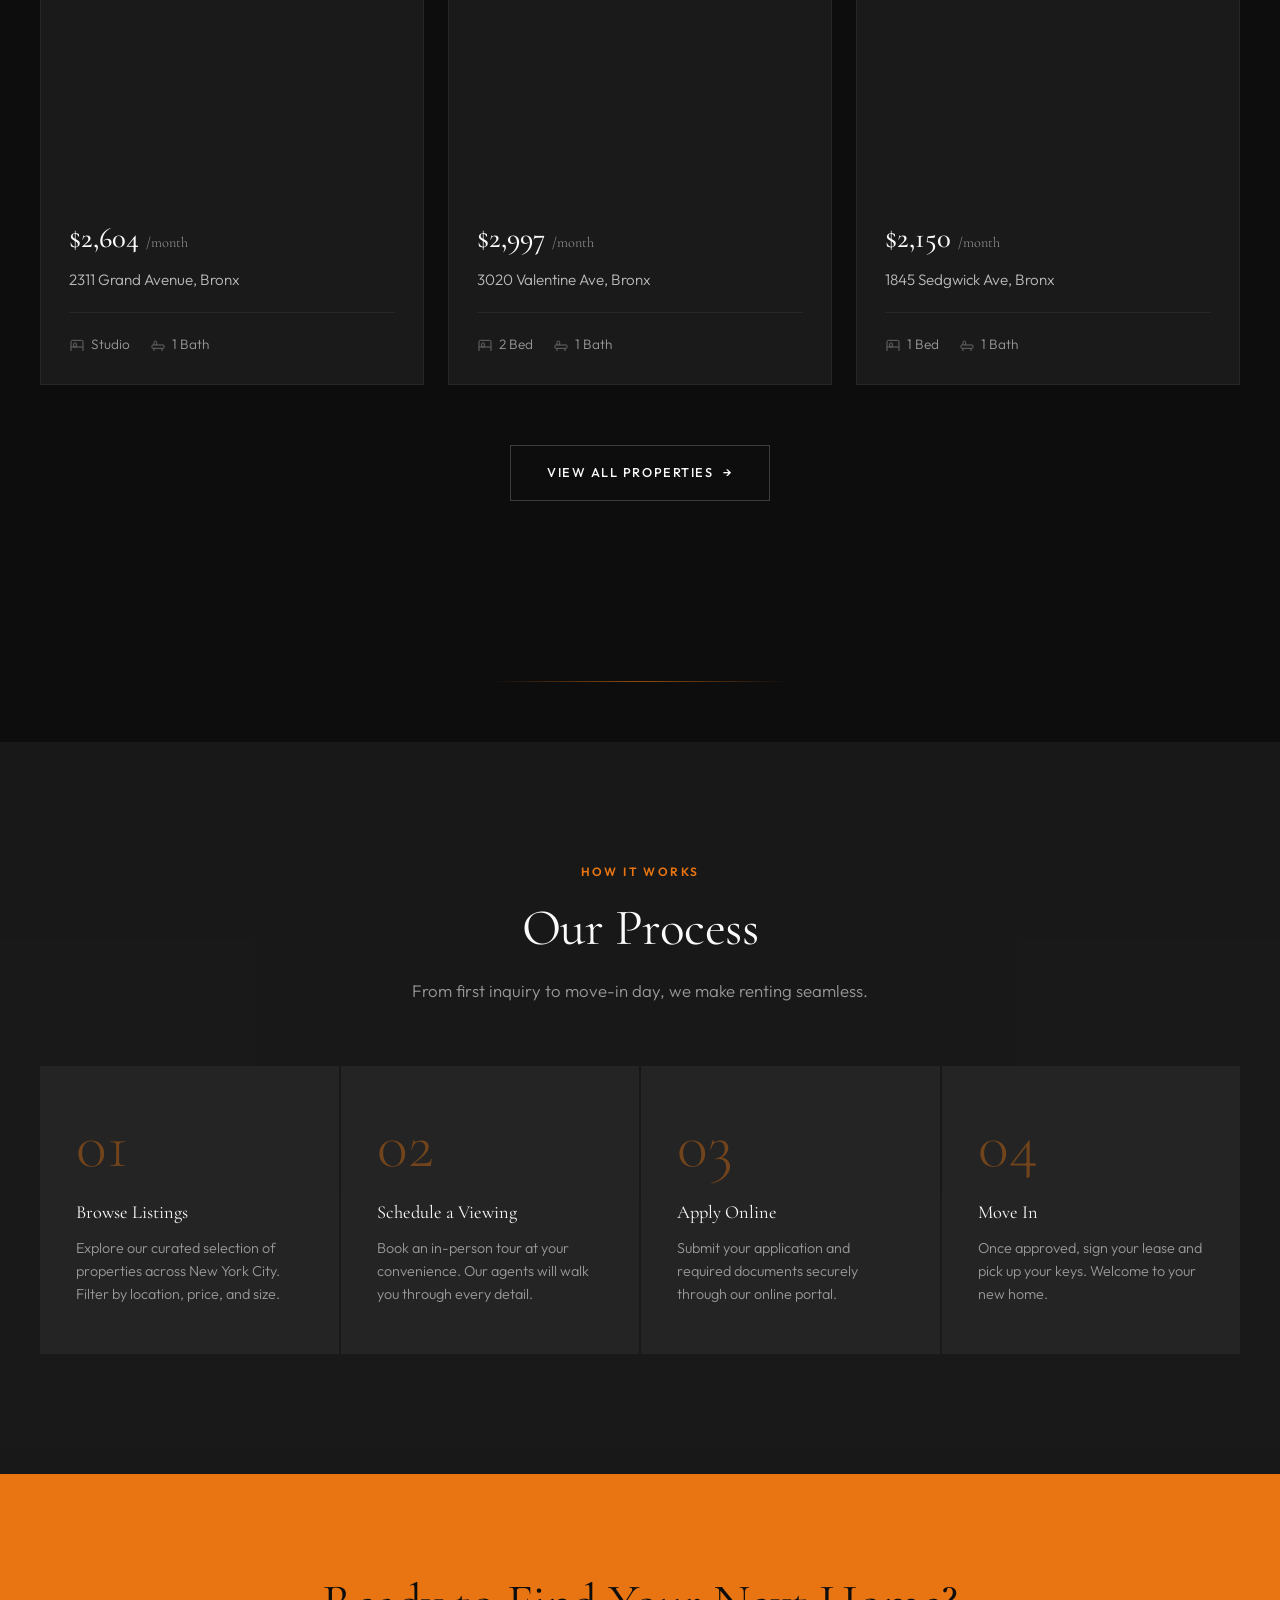
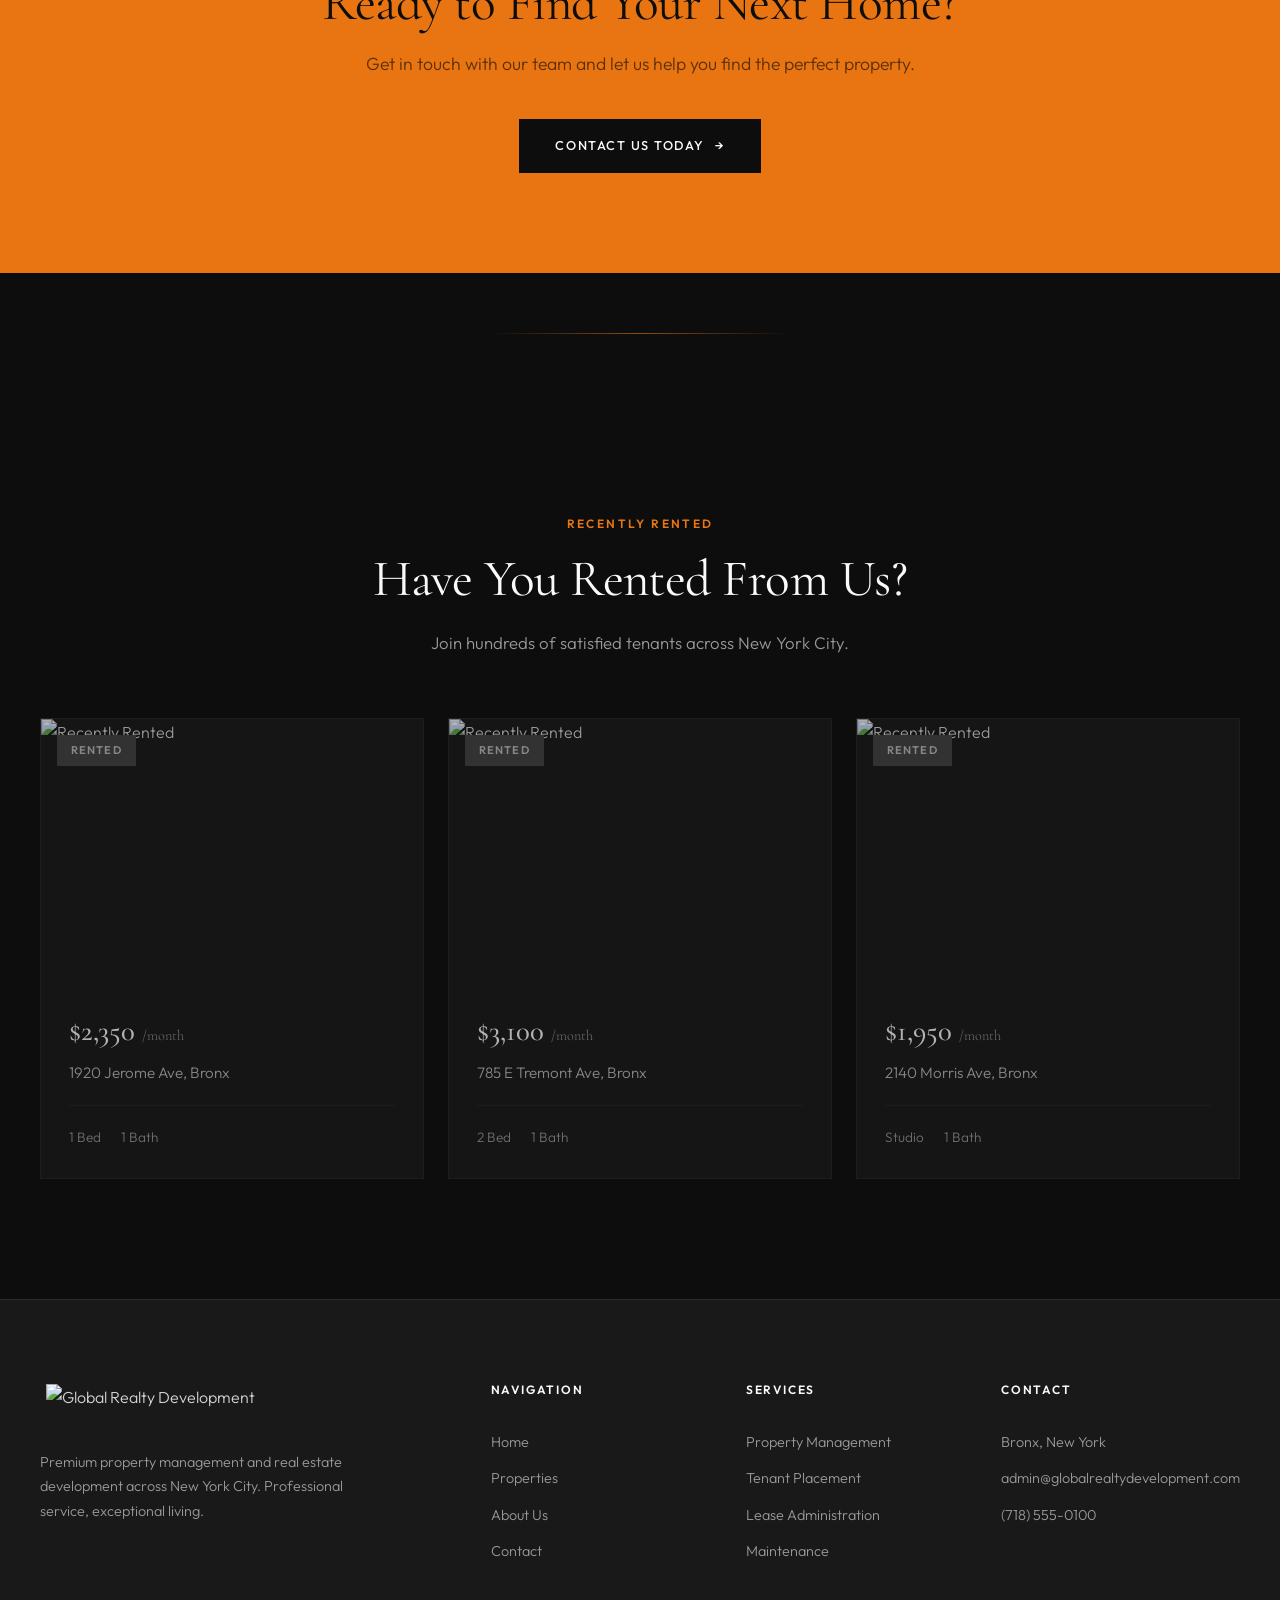
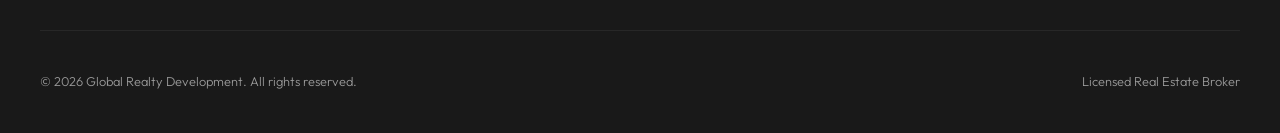
==== commit 0bc404e4: "feat: parallax city background, scroll effects, fix process numbers, brighten footer" ====
--- a/index.html
+++ b/index.html
@@ -7,6 +7,11 @@
   <link rel="stylesheet" href="css/styles.css">
 </head>
 <body>
+
+  <!-- Parallax City Background -->
+  <div class="page-bg">
+    <img src="https://images.unsplash.com/photo-1534430480872-3498386e7856?w=1920&q=60" alt="">
+  </div>
 
   <!-- Navigation -->
   <nav class="nav">
@@ -73,6 +78,8 @@
     </div>
   </section>
 
+  <div class="glow-line"></div>
+
   <!-- Featured Properties -->
   <section>
     <div class="container">
@@ -157,6 +164,8 @@
       </div>
     </div>
   </section>
+
+  <div class="glow-line"></div>
 
   <!-- Process -->
   <section class="process">
@@ -204,6 +213,8 @@
     </div>
   </section>
 
+  <div class="glow-line"></div>
+
   <!-- Rented Section -->
   <section>
     <div class="container">
--- a/css/styles.css
+++ b/css/styles.css
@@ -57,6 +57,35 @@
   overflow-x: hidden;
 }
 
+/* --- Parallax City Background --- */
+.page-bg {
+  position: fixed;
+  inset: 0;
+  z-index: -10;
+  pointer-events: none;
+}
+
+.page-bg img {
+  width: 100%;
+  height: 100%;
+  object-fit: cover;
+  filter: grayscale(1) brightness(0.12);
+  opacity: 0.5;
+}
+
+.page-bg::after {
+  content: '';
+  position: absolute;
+  inset: 0;
+  background:
+    linear-gradient(to bottom,
+      var(--color-black) 0%,
+      transparent 15%,
+      transparent 85%,
+      var(--color-black) 100%
+    );
+}
+
 a {
   color: inherit;
   text-decoration: none;
@@ -597,7 +626,7 @@
 
 /* --- Process Section --- */
 .process {
-  background: var(--color-charcoal);
+  background: rgba(26, 26, 26, 0.95);
 }
 
 .process__grid {
@@ -621,7 +650,7 @@
   font-family: var(--font-display);
   font-size: 4rem;
   font-weight: 300;
-  color: rgba(232, 117, 17, 0.15);
+  color: rgba(232, 117, 17, 0.4);
   line-height: 1;
   margin-bottom: 24px;
 }
@@ -764,8 +793,8 @@
 
 /* --- Footer --- */
 .footer {
-  background: var(--color-charcoal);
-  border-top: 1px solid rgba(255, 255, 255, 0.06);
+  background: rgba(26, 26, 26, 0.97);
+  border-top: 1px solid rgba(255, 255, 255, 0.08);
   padding: 80px 0 40px;
 }
 
@@ -812,7 +841,7 @@
   padding-top: 40px;
   border-top: 1px solid rgba(255, 255, 255, 0.06);
   font-size: 0.8rem;
-  color: var(--color-gray-700);
+  color: var(--color-gray-400);
 }
 
 /* --- Property Detail --- */
@@ -963,19 +992,66 @@
 /* --- Scroll Animations --- */
 .reveal {
   opacity: 0;
-  transform: translateY(30px);
-  transition: opacity 0.8s var(--ease-out), transform 0.8s var(--ease-out);
+  transform: translateY(40px);
+  transition: opacity 0.9s var(--ease-out), transform 0.9s var(--ease-out);
 }
 
 .reveal.visible {
   opacity: 1;
   transform: translateY(0);
+}
+
+.reveal-left {
+  opacity: 0;
+  transform: translateX(-60px);
+  transition: opacity 0.9s var(--ease-out), transform 0.9s var(--ease-out);
+}
+
+.reveal-left.visible {
+  opacity: 1;
+  transform: translateX(0);
+}
+
+.reveal-right {
+  opacity: 0;
+  transform: translateX(60px);
+  transition: opacity 0.9s var(--ease-out), transform 0.9s var(--ease-out);
+}
+
+.reveal-right.visible {
+  opacity: 1;
+  transform: translateX(0);
+}
+
+.reveal-scale {
+  opacity: 0;
+  transform: scale(0.9);
+  transition: opacity 0.9s var(--ease-out), transform 0.9s var(--ease-out);
+}
+
+.reveal-scale.visible {
+  opacity: 1;
+  transform: scale(1);
 }
 
 .reveal-delay-1 { transition-delay: 0.1s; }
 .reveal-delay-2 { transition-delay: 0.2s; }
 .reveal-delay-3 { transition-delay: 0.3s; }
 .reveal-delay-4 { transition-delay: 0.4s; }
+
+/* --- Glow line accent --- */
+.glow-line {
+  height: 1px;
+  background: linear-gradient(90deg, transparent, var(--color-orange), transparent);
+  opacity: 0;
+  transition: opacity 1.2s var(--ease-out);
+  margin: 60px auto;
+  max-width: 300px;
+}
+
+.glow-line.visible {
+  opacity: 0.6;
+}
 
 /* --- Responsive --- */
 @media (max-width: 1024px) {
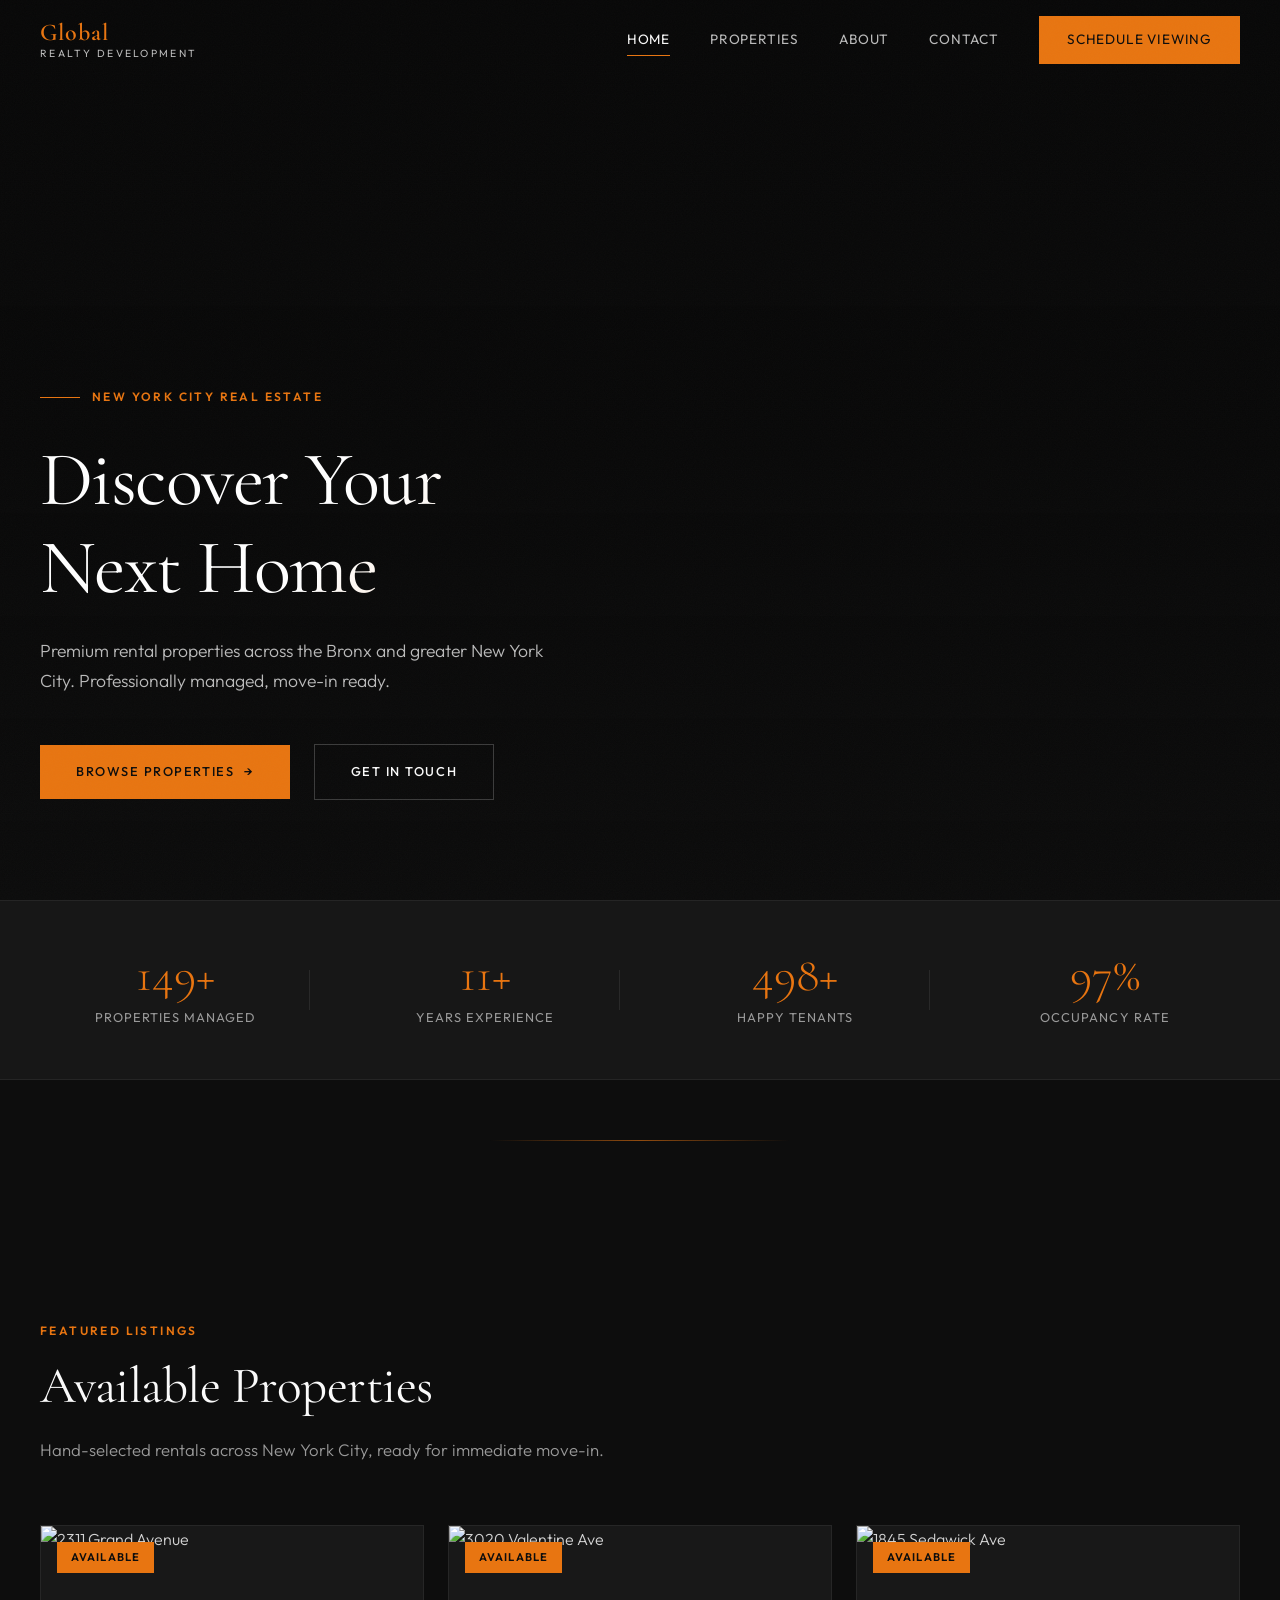
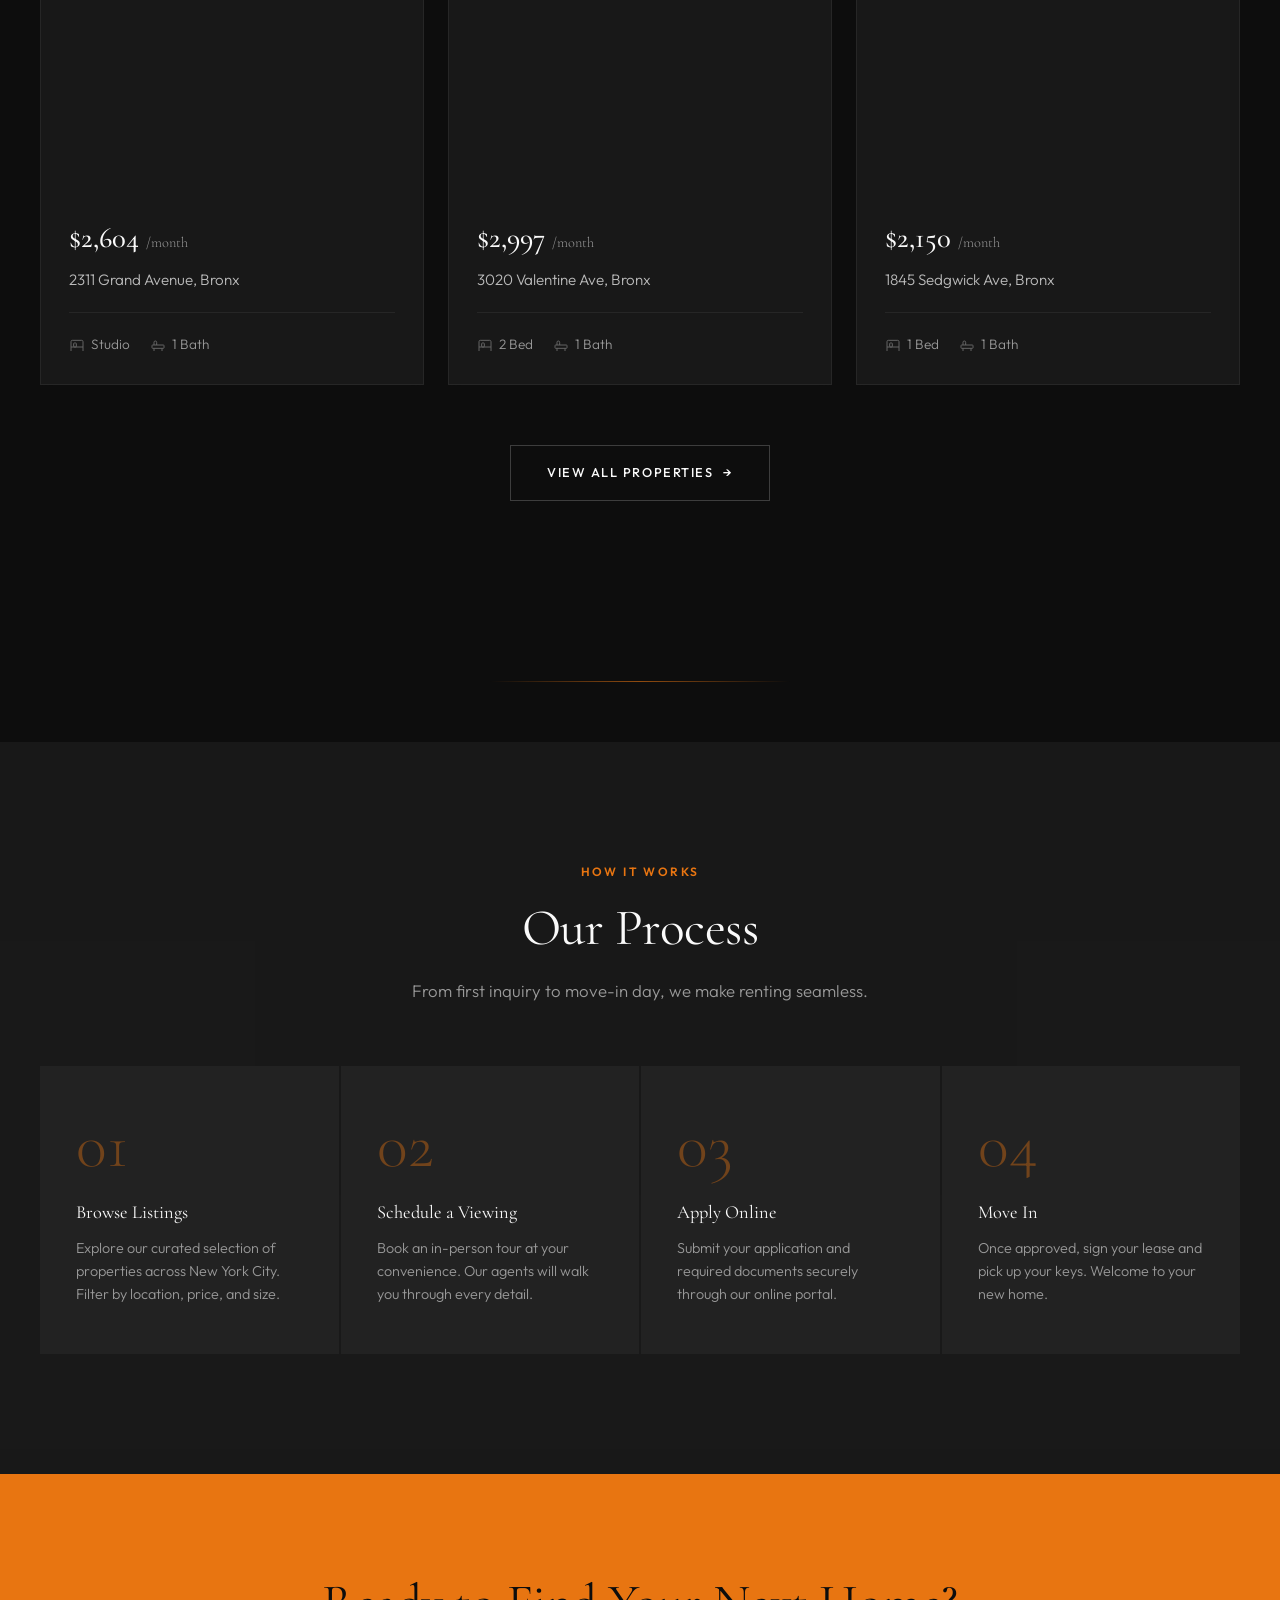
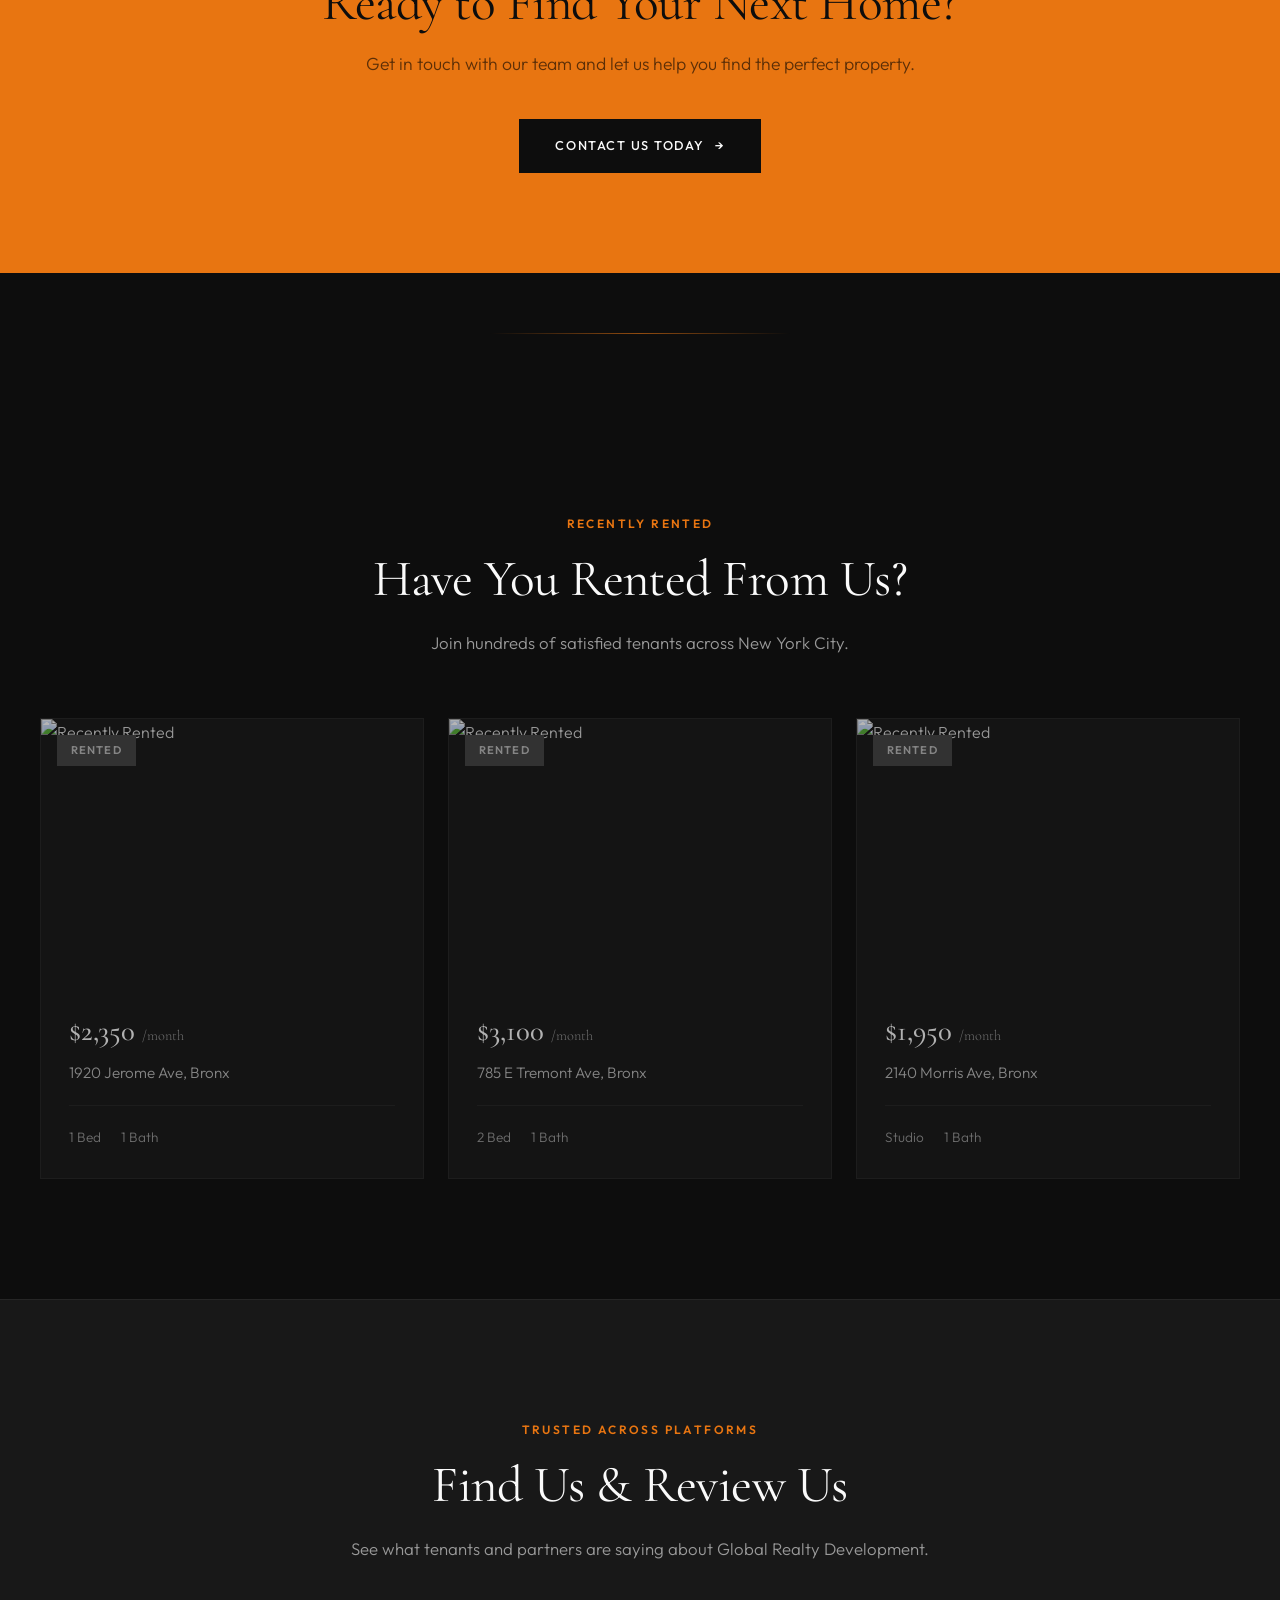
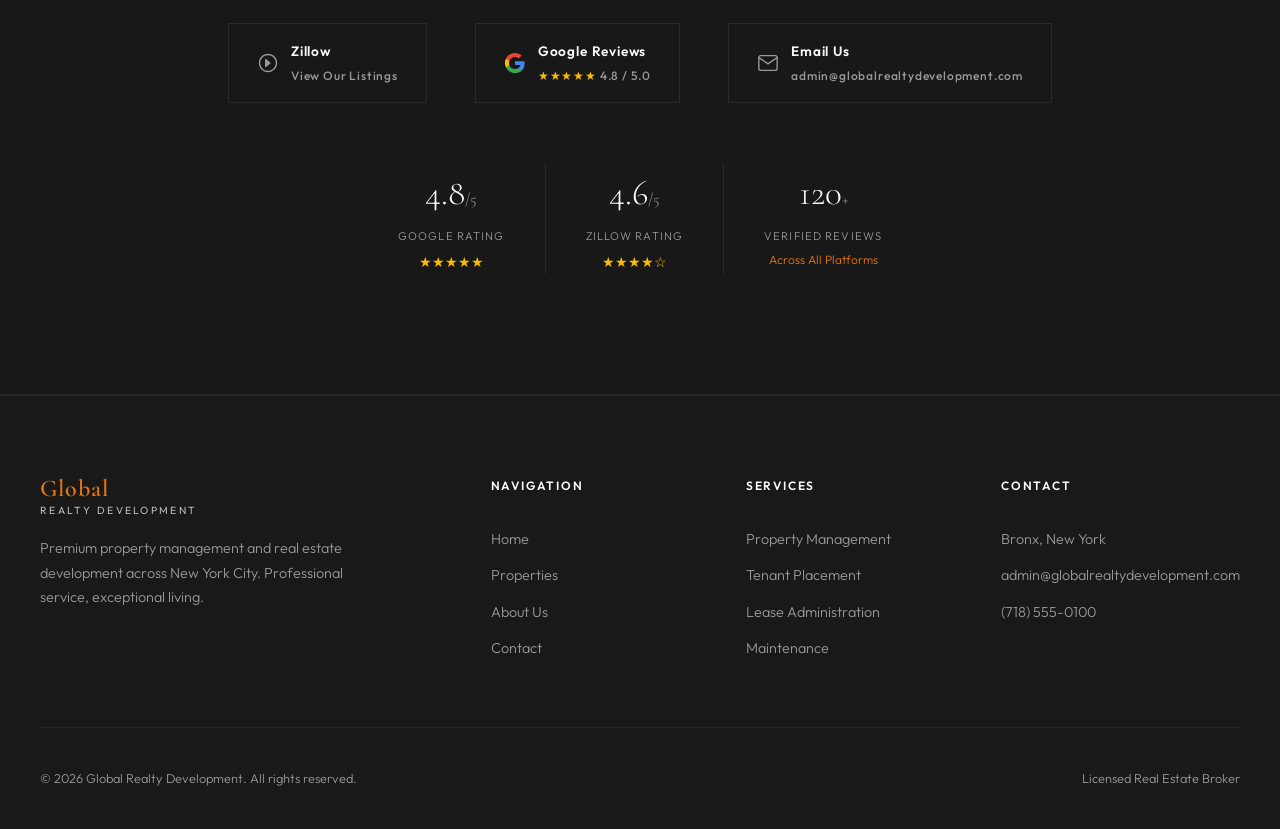
==== commit 68aa78ff: "feat: text logo, fixed background, Zillow/Google reviews, enhanced effects" ====
--- a/index.html
+++ b/index.html
@@ -8,16 +8,14 @@
 </head>
 <body>
 
-  <!-- Parallax City Background -->
-  <div class="page-bg">
-    <img src="https://images.unsplash.com/photo-1534430480872-3498386e7856?w=1920&q=60" alt="">
-  </div>
+  <!-- Full Page City Background -->
+  <div class="page-bg"></div>
 
   <!-- Navigation -->
   <nav class="nav">
     <div class="container nav__inner">
       <a href="index.html" class="nav__logo">
-        <img src="https://static.wixstatic.com/media/405eca_af5ad7918b5f4788b2dd4f46b4fea2c9~mv2.png/v1/fill/w_200,h_155,al_c,q_85,usm_0.66_1.00_0.01,enc_avif,quality_auto/405eca_af5ad7918b5f4788b2dd4f46b4fea2c9~mv2.png" alt="Global Realty Development">
+        <span class="nav__logo-wordmark">Global <span>Realty Development</span></span>
       </a>
       <div class="nav__links">
         <a href="index.html" class="active">Home</a>
@@ -36,13 +34,10 @@
 
   <!-- Hero -->
   <section class="hero">
-    <div class="hero__bg">
-      <img src="https://images.unsplash.com/photo-1534430480872-3498386e7856?w=1920&q=80" alt="New York City skyline">
-    </div>
     <div class="hero__overlay"></div>
     <div class="container hero__content">
       <div class="hero__tag label">New York City Real Estate</div>
-      <h1>Discover Your<br>Next <em>Home</em></h1>
+      <h1 class="gradient-text">Discover Your<br>Next Home</h1>
       <p class="hero__subtitle">Premium rental properties across the Bronx and greater New York City. Professionally managed, move-in ready.</p>
       <div class="hero__actions">
         <a href="listings.html" class="btn btn--primary">
@@ -91,7 +86,7 @@
 
       <div class="properties-grid">
 
-        <a href="property.html" class="property-card reveal">
+        <a href="property.html" class="property-card tilt-card reveal">
           <div class="property-card__image">
             <img src="https://images.unsplash.com/photo-1502672260266-1c1ef2d93688?w=600&q=80" alt="2311 Grand Avenue">
             <span class="property-card__badge">Available</span>
@@ -112,7 +107,7 @@
           </div>
         </a>
 
-        <a href="property.html" class="property-card reveal reveal-delay-1">
+        <a href="property.html" class="property-card tilt-card reveal reveal-delay-1">
           <div class="property-card__image">
             <img src="https://images.unsplash.com/photo-1560448204-e02f11c3d0e2?w=600&q=80" alt="3020 Valentine Ave">
             <span class="property-card__badge">Available</span>
@@ -133,7 +128,7 @@
           </div>
         </a>
 
-        <a href="property.html" class="property-card reveal reveal-delay-2">
+        <a href="property.html" class="property-card tilt-card reveal reveal-delay-2">
           <div class="property-card__image">
             <img src="https://images.unsplash.com/photo-1522708323590-d24dbb6b0267?w=600&q=80" alt="1845 Sedgwick Ave">
             <span class="property-card__badge">Available</span>
@@ -273,13 +268,76 @@
     </div>
   </section>
 
+  <!-- Platforms / Reviews -->
+  <section class="platforms">
+    <div class="container">
+      <div class="section-header section-header--center reveal">
+        <span class="label">Trusted Across Platforms</span>
+        <h2>Find Us & Review Us</h2>
+        <p>See what tenants and partners are saying about Global Realty Development.</p>
+      </div>
+
+      <div class="platforms__grid reveal">
+
+        <a href="#" class="platform-link" target="_blank">
+          <svg viewBox="0 0 24 24" fill="currentColor"><path d="M12.006 2C6.486 2 2 6.486 2 12.006c0 5.518 4.486 10.006 10.006 10.006 5.518 0 10.006-4.488 10.006-10.006C22.012 6.486 17.524 2 12.006 2zm0 1.5c4.694 0 8.506 3.812 8.506 8.506s-3.812 8.506-8.506 8.506S3.5 16.7 3.5 12.006 7.312 3.5 12.006 3.5zm-2.505 4a.75.75 0 00-.75.75v7.5a.75.75 0 001.28.53l4.5-3.75a.75.75 0 000-1.06l-4.5-3.75a.75.75 0 00-.53-.22z"/></svg>
+          <div>
+            <div style="color: var(--color-white); font-weight: 600; margin-bottom: 2px;">Zillow</div>
+            <div style="font-size: 0.75rem;">View Our Listings</div>
+          </div>
+        </a>
+
+        <a href="#" class="platform-link" target="_blank">
+          <svg viewBox="0 0 24 24" fill="currentColor"><path d="M22.56 12.25c0-.78-.07-1.53-.2-2.25H12v4.26h5.92a5.06 5.06 0 01-2.2 3.32v2.77h3.57c2.08-1.92 3.28-4.74 3.28-8.1z" fill="#4285F4"/><path d="M12 23c2.97 0 5.46-.98 7.28-2.66l-3.57-2.77c-.98.66-2.23 1.06-3.71 1.06-2.86 0-5.29-1.93-6.16-4.53H2.18v2.84C3.99 20.53 7.7 23 12 23z" fill="#34A853"/><path d="M5.84 14.09c-.22-.66-.35-1.36-.35-2.09s.13-1.43.35-2.09V7.07H2.18C1.43 8.55 1 10.22 1 12s.43 3.45 1.18 4.93l2.85-2.22.81-.62z" fill="#FBBC05"/><path d="M12 5.38c1.62 0 3.06.56 4.21 1.64l3.15-3.15C17.45 2.09 14.97 1 12 1 7.7 1 3.99 3.47 2.18 7.07l3.66 2.84c.87-2.6 3.3-4.53 6.16-4.53z" fill="#EA4335"/></svg>
+          <div>
+            <div style="color: var(--color-white); font-weight: 600; margin-bottom: 2px;">Google Reviews</div>
+            <div style="font-size: 0.75rem;">
+              <span style="color: #FBBC05;">&#9733;&#9733;&#9733;&#9733;&#9733;</span>
+              4.8 / 5.0
+            </div>
+          </div>
+        </a>
+
+        <a href="#" class="platform-link" target="_blank">
+          <svg viewBox="0 0 24 24" fill="none" stroke="currentColor" stroke-width="1.5"><rect x="2" y="4" width="20" height="16" rx="2"/><polyline points="22,6 12,13 2,6"/></svg>
+          <div>
+            <div style="color: var(--color-white); font-weight: 600; margin-bottom: 2px;">Email Us</div>
+            <div style="font-size: 0.75rem;">admin@globalrealtydevelopment.com</div>
+          </div>
+        </a>
+
+      </div>
+
+      <div style="display: flex; justify-content: center; gap: 40px; margin-top: 60px; flex-wrap: wrap;" class="reveal">
+        <div style="text-align: center;">
+          <div style="font-family: var(--font-display); font-size: 2.2rem; color: var(--color-white);">4.8<span style="font-size: 1rem; color: var(--color-gray-400);">/5</span></div>
+          <div style="font-size: 0.7rem; letter-spacing: 0.1em; text-transform: uppercase; color: var(--color-gray-400); margin-top: 4px;">Google Rating</div>
+          <div style="color: #FBBC05; font-size: 0.9rem; margin-top: 4px;">&#9733;&#9733;&#9733;&#9733;&#9733;</div>
+        </div>
+        <div style="width: 1px; background: rgba(255,255,255,0.08); align-self: stretch;"></div>
+        <div style="text-align: center;">
+          <div style="font-family: var(--font-display); font-size: 2.2rem; color: var(--color-white);">4.6<span style="font-size: 1rem; color: var(--color-gray-400);">/5</span></div>
+          <div style="font-size: 0.7rem; letter-spacing: 0.1em; text-transform: uppercase; color: var(--color-gray-400); margin-top: 4px;">Zillow Rating</div>
+          <div style="color: #FBBC05; font-size: 0.9rem; margin-top: 4px;">&#9733;&#9733;&#9733;&#9733;&#9734;</div>
+        </div>
+        <div style="width: 1px; background: rgba(255,255,255,0.08); align-self: stretch;"></div>
+        <div style="text-align: center;">
+          <div style="font-family: var(--font-display); font-size: 2.2rem; color: var(--color-white);">120<span style="font-size: 1rem; color: var(--color-gray-400);">+</span></div>
+          <div style="font-size: 0.7rem; letter-spacing: 0.1em; text-transform: uppercase; color: var(--color-gray-400); margin-top: 4px;">Verified Reviews</div>
+          <div style="color: var(--color-orange); font-size: 0.75rem; margin-top: 4px;">Across All Platforms</div>
+        </div>
+      </div>
+
+    </div>
+  </section>
+
   <!-- Footer -->
   <footer class="footer">
     <div class="container">
       <div class="footer__grid">
         <div class="footer__brand">
           <a href="index.html" class="nav__logo">
-            <img src="https://static.wixstatic.com/media/405eca_af5ad7918b5f4788b2dd4f46b4fea2c9~mv2.png/v1/fill/w_200,h_155,al_c,q_85,usm_0.66_1.00_0.01,enc_avif,quality_auto/405eca_af5ad7918b5f4788b2dd4f46b4fea2c9~mv2.png" alt="Global Realty Development">
+            <span class="nav__logo-wordmark">Global <span>Realty Development</span></span>
           </a>
           <p>Premium property management and real estate development across New York City. Professional service, exceptional living.</p>
         </div>
--- a/css/styles.css
+++ b/css/styles.css
@@ -57,33 +57,24 @@
   overflow-x: hidden;
 }
 
-/* --- Parallax City Background --- */
+/* --- Full Page City Background --- */
 .page-bg {
   position: fixed;
   inset: 0;
   z-index: -10;
   pointer-events: none;
-}
-
-.page-bg img {
-  width: 100%;
-  height: 100%;
-  object-fit: cover;
-  filter: grayscale(1) brightness(0.12);
-  opacity: 0.5;
+  background-image: url('https://images.unsplash.com/photo-1534430480872-3498386e7856?w=1920&q=80');
+  background-size: cover;
+  background-position: center top;
+  background-attachment: fixed;
+  filter: grayscale(0.6) brightness(0.22);
 }
 
 .page-bg::after {
   content: '';
   position: absolute;
   inset: 0;
-  background:
-    linear-gradient(to bottom,
-      var(--color-black) 0%,
-      transparent 15%,
-      transparent 85%,
-      var(--color-black) 100%
-    );
+  background: rgba(13, 13, 13, 0.45);
 }
 
 a {
@@ -171,6 +162,7 @@
 
 section {
   padding: var(--section-padding) 0;
+  position: relative;
 }
 
 /* --- Navigation --- */
@@ -203,16 +195,24 @@
   gap: 14px;
 }
 
-.nav__logo img {
-  height: 50px;
-  width: auto;
-  border-radius: 6px;
-  padding: 4px 6px;
-  transition: background 0.4s var(--ease-out);
-}
-
-.nav.scrolled .nav__logo img {
-  background: rgba(255, 255, 255, 0.92);
+.nav__logo-wordmark {
+  font-family: var(--font-display);
+  font-size: 1.5rem;
+  font-weight: 600;
+  color: var(--color-orange);
+  letter-spacing: 0.04em;
+  line-height: 1.1;
+}
+
+.nav__logo-wordmark span {
+  display: block;
+  font-size: 0.65rem;
+  font-family: var(--font-body);
+  font-weight: 400;
+  letter-spacing: 0.22em;
+  text-transform: uppercase;
+  color: var(--color-gray-300);
+  margin-top: 2px;
 }
 
 .nav__logo-text {
@@ -331,25 +331,12 @@
   overflow: hidden;
 }
 
-.hero__bg {
-  position: absolute;
-  inset: 0;
-  z-index: -2;
-}
-
-.hero__bg img {
-  width: 100%;
-  height: 100%;
-  object-fit: cover;
-  filter: grayscale(0.3);
-}
-
 .hero__overlay {
   position: absolute;
   inset: 0;
   z-index: -1;
   background:
-    linear-gradient(to top, var(--color-black) 0%, rgba(13, 13, 13, 0.7) 40%, rgba(13, 13, 13, 0.3) 100%);
+    linear-gradient(to top, rgba(13, 13, 13, 0.85) 0%, rgba(13, 13, 13, 0.3) 50%, rgba(13, 13, 13, 0.15) 100%);
 }
 
 .hero__content {
@@ -449,10 +436,11 @@
 
 /* --- Stats Bar --- */
 .stats {
-  background: var(--color-charcoal);
+  background: rgba(26, 26, 26, 0.85);
   border-top: 1px solid rgba(255, 255, 255, 0.06);
   border-bottom: 1px solid rgba(255, 255, 255, 0.06);
   padding: 50px 0;
+  backdrop-filter: blur(8px);
 }
 
 .stats__grid {
@@ -529,14 +517,15 @@
 }
 
 .property-card {
-  background: var(--color-charcoal);
+  background: rgba(26, 26, 26, 0.9);
   border: 1px solid rgba(255, 255, 255, 0.06);
   overflow: hidden;
-  transition: transform 0.4s var(--ease-out), border-color 0.4s var(--ease-out);
+  transition: transform 0.4s var(--ease-out), border-color 0.4s var(--ease-out), box-shadow 0.4s var(--ease-out);
   cursor: pointer;
   display: block;
   text-decoration: none;
   color: inherit;
+  backdrop-filter: blur(8px);
 }
 
 .property-card:hover {
@@ -636,10 +625,11 @@
 }
 
 .process__step {
-  background: var(--color-dark);
+  background: rgba(36, 36, 36, 0.9);
   padding: 48px 36px;
   position: relative;
   transition: background 0.3s var(--ease-out);
+  backdrop-filter: blur(4px);
 }
 
 .process__step:hover {
@@ -767,11 +757,7 @@
   transition: border-color 0.3s var(--ease-out);
 }
 
-.form__input:focus,
-.form__textarea:focus,
-.form__select:focus {
-  border-color: var(--color-orange);
-}
+
 
 .form__input::placeholder,
 .form__textarea::placeholder {
@@ -1051,6 +1037,196 @@
 
 .glow-line.visible {
   opacity: 0.6;
+}
+
+/* --- Platform Links (Zillow, Google, etc) --- */
+.platforms {
+  background: rgba(26, 26, 26, 0.95);
+  border-top: 1px solid rgba(255, 255, 255, 0.06);
+  border-bottom: 1px solid rgba(255, 255, 255, 0.06);
+}
+
+.platforms__grid {
+  display: flex;
+  justify-content: center;
+  align-items: center;
+  gap: 48px;
+  flex-wrap: wrap;
+}
+
+.platform-link {
+  display: flex;
+  align-items: center;
+  gap: 12px;
+  padding: 16px 28px;
+  border: 1px solid rgba(255, 255, 255, 0.08);
+  color: var(--color-gray-400);
+  font-size: 0.85rem;
+  font-weight: 500;
+  letter-spacing: 0.06em;
+  transition: all 0.35s var(--ease-out);
+}
+
+.platform-link:hover {
+  border-color: var(--color-orange);
+  color: var(--color-white);
+  transform: translateY(-3px);
+  box-shadow: 0 8px 24px rgba(232, 117, 17, 0.12);
+}
+
+.platform-link svg {
+  width: 22px;
+  height: 22px;
+  flex-shrink: 0;
+}
+
+/* --- Floating particles effect --- */
+.particles {
+  position: fixed;
+  inset: 0;
+  z-index: -5;
+  pointer-events: none;
+  overflow: hidden;
+}
+
+.particle {
+  position: absolute;
+  width: 2px;
+  height: 2px;
+  background: var(--color-orange);
+  border-radius: 50%;
+  opacity: 0;
+  animation: float-up linear infinite;
+}
+
+@keyframes float-up {
+  0% {
+    opacity: 0;
+    transform: translateY(100vh) scale(0);
+  }
+  10% {
+    opacity: 0.4;
+  }
+  90% {
+    opacity: 0.15;
+  }
+  100% {
+    opacity: 0;
+    transform: translateY(-10vh) scale(1);
+  }
+}
+
+/* --- Hover tilt effect for cards --- */
+.tilt-card {
+  transition: transform 0.4s var(--ease-out);
+  transform-style: preserve-3d;
+}
+
+/* --- Gradient text --- */
+.gradient-text {
+  background: linear-gradient(135deg, var(--color-pure-white) 30%, var(--color-orange) 100%);
+  -webkit-background-clip: text;
+  -webkit-text-fill-color: transparent;
+  background-clip: text;
+}
+
+/* --- Card hover glow --- */
+.property-card:hover {
+  box-shadow: 0 20px 60px rgba(232, 117, 17, 0.08), 0 0 0 1px rgba(232, 117, 17, 0.15);
+}
+
+/* --- Noise texture overlay for premium feel --- */
+body::before {
+  content: '';
+  position: fixed;
+  inset: 0;
+  z-index: 9998;
+  pointer-events: none;
+  opacity: 0.025;
+  background-image: url("data:image/svg+xml,%3Csvg viewBox='0 0 256 256' xmlns='http://www.w3.org/2000/svg'%3E%3Cfilter id='noise'%3E%3CfeTurbulence type='fractalNoise' baseFrequency='0.9' numOctaves='4' stitchTiles='stitch'/%3E%3C/filter%3E%3Crect width='100%25' height='100%25' filter='url(%23noise)'/%3E%3C/svg%3E");
+  background-repeat: repeat;
+  background-size: 256px;
+}
+
+/* --- Orange accent line on hover for process steps --- */
+.process__step::before {
+  content: '';
+  position: absolute;
+  top: 0;
+  left: 0;
+  width: 0;
+  height: 2px;
+  background: var(--color-orange);
+  transition: width 0.5s var(--ease-out);
+}
+
+.process__step:hover::before {
+  width: 100%;
+}
+
+/* --- Subtle border glow on form focus --- */
+.form__input:focus,
+.form__textarea:focus,
+.form__select:focus {
+  border-color: var(--color-orange);
+  box-shadow: 0 0 20px rgba(232, 117, 17, 0.1);
+}
+
+/* --- Platform link shine effect --- */
+.platform-link::before {
+  content: '';
+  position: absolute;
+  inset: 0;
+  background: linear-gradient(135deg, transparent 40%, rgba(232, 117, 17, 0.06) 50%, transparent 60%);
+  opacity: 0;
+  transition: opacity 0.4s;
+}
+
+.platform-link {
+  position: relative;
+  overflow: hidden;
+}
+
+.platform-link:hover::before {
+  opacity: 1;
+}
+
+/* --- Shimmer loading effect for images --- */
+.shimmer {
+  position: relative;
+  overflow: hidden;
+}
+
+.shimmer::after {
+  content: '';
+  position: absolute;
+  inset: 0;
+  background: linear-gradient(
+    90deg,
+    transparent 0%,
+    rgba(232, 117, 17, 0.06) 50%,
+    transparent 100%
+  );
+  animation: shimmer 2.5s ease-in-out infinite;
+}
+
+@keyframes shimmer {
+  0% { transform: translateX(-100%); }
+  100% { transform: translateX(100%); }
+}
+
+/* --- Scroll progress bar --- */
+.scroll-progress {
+  position: fixed;
+  top: 0;
+  left: 0;
+  height: 2px;
+  background: var(--color-orange);
+  z-index: 1001;
+  transform-origin: left;
+  transform: scaleX(0);
+  width: 100%;
+  transition: none;
 }
 
 /* --- Responsive --- */
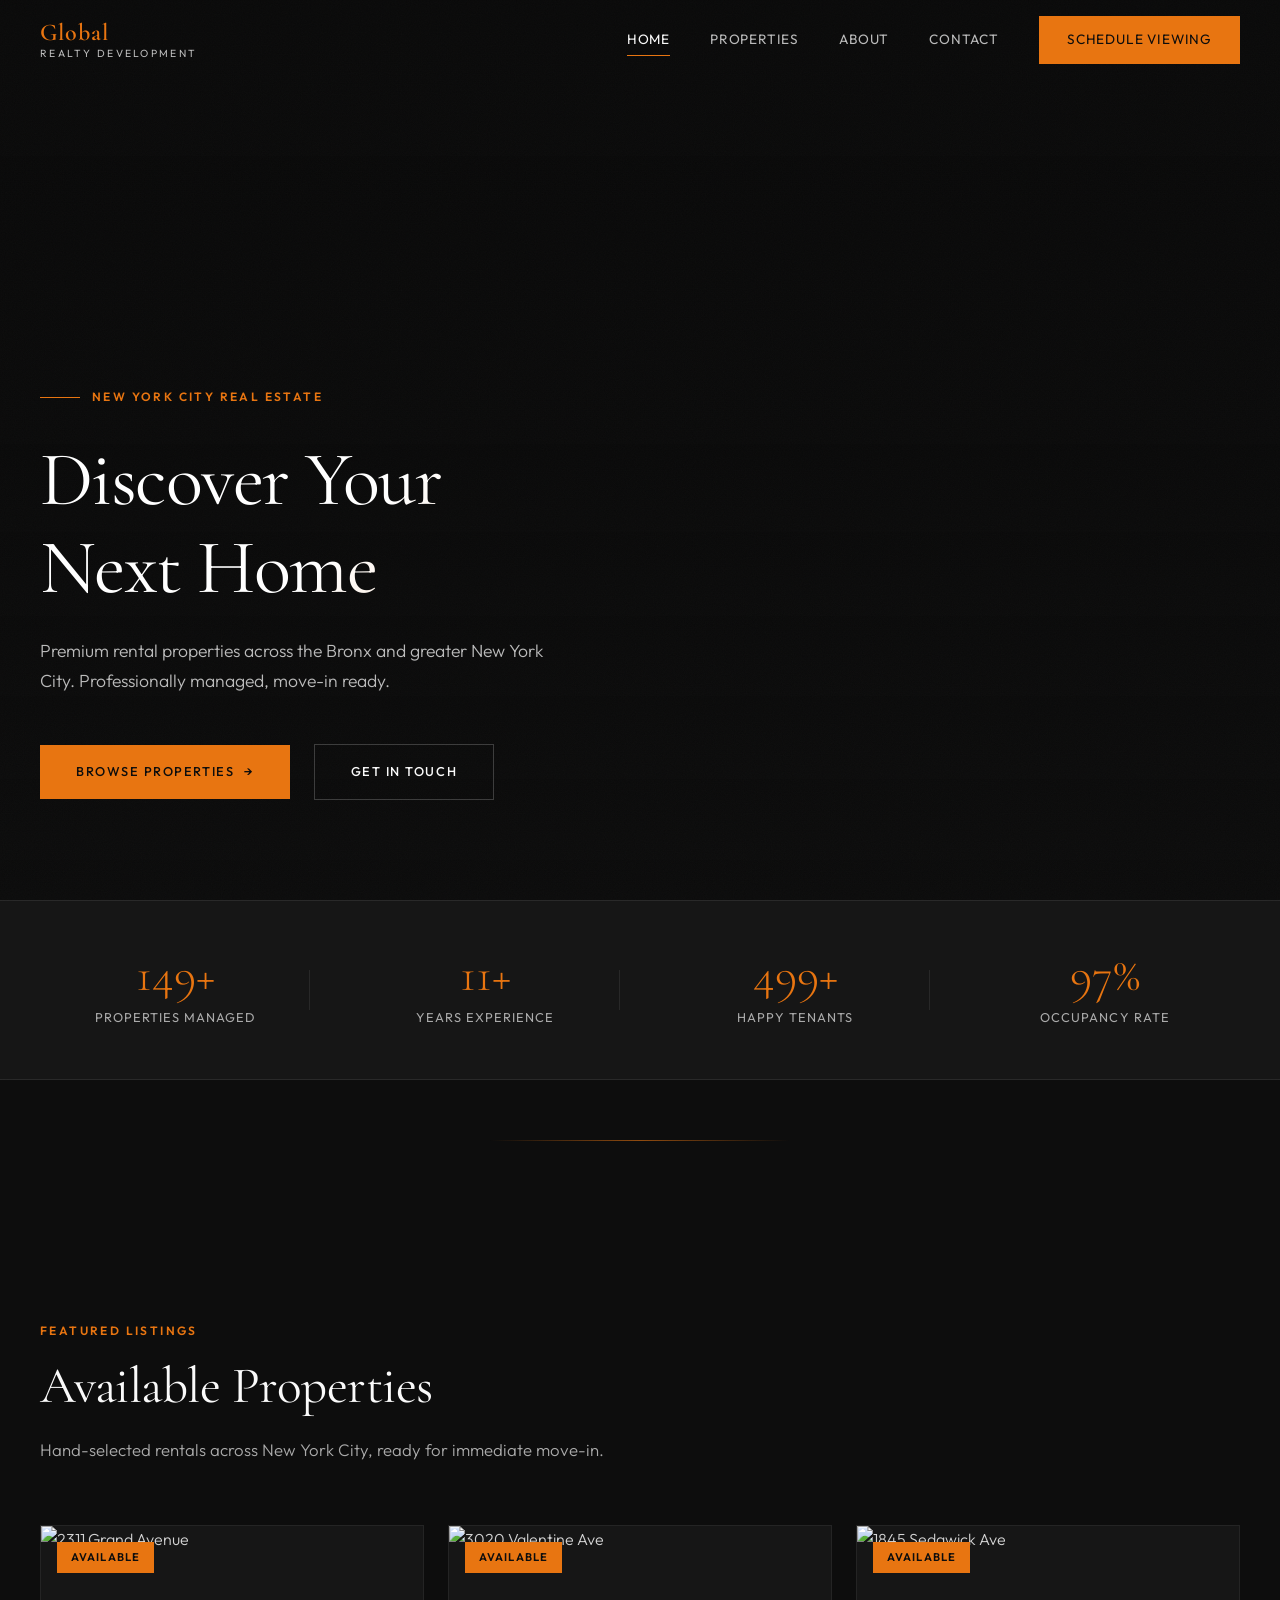
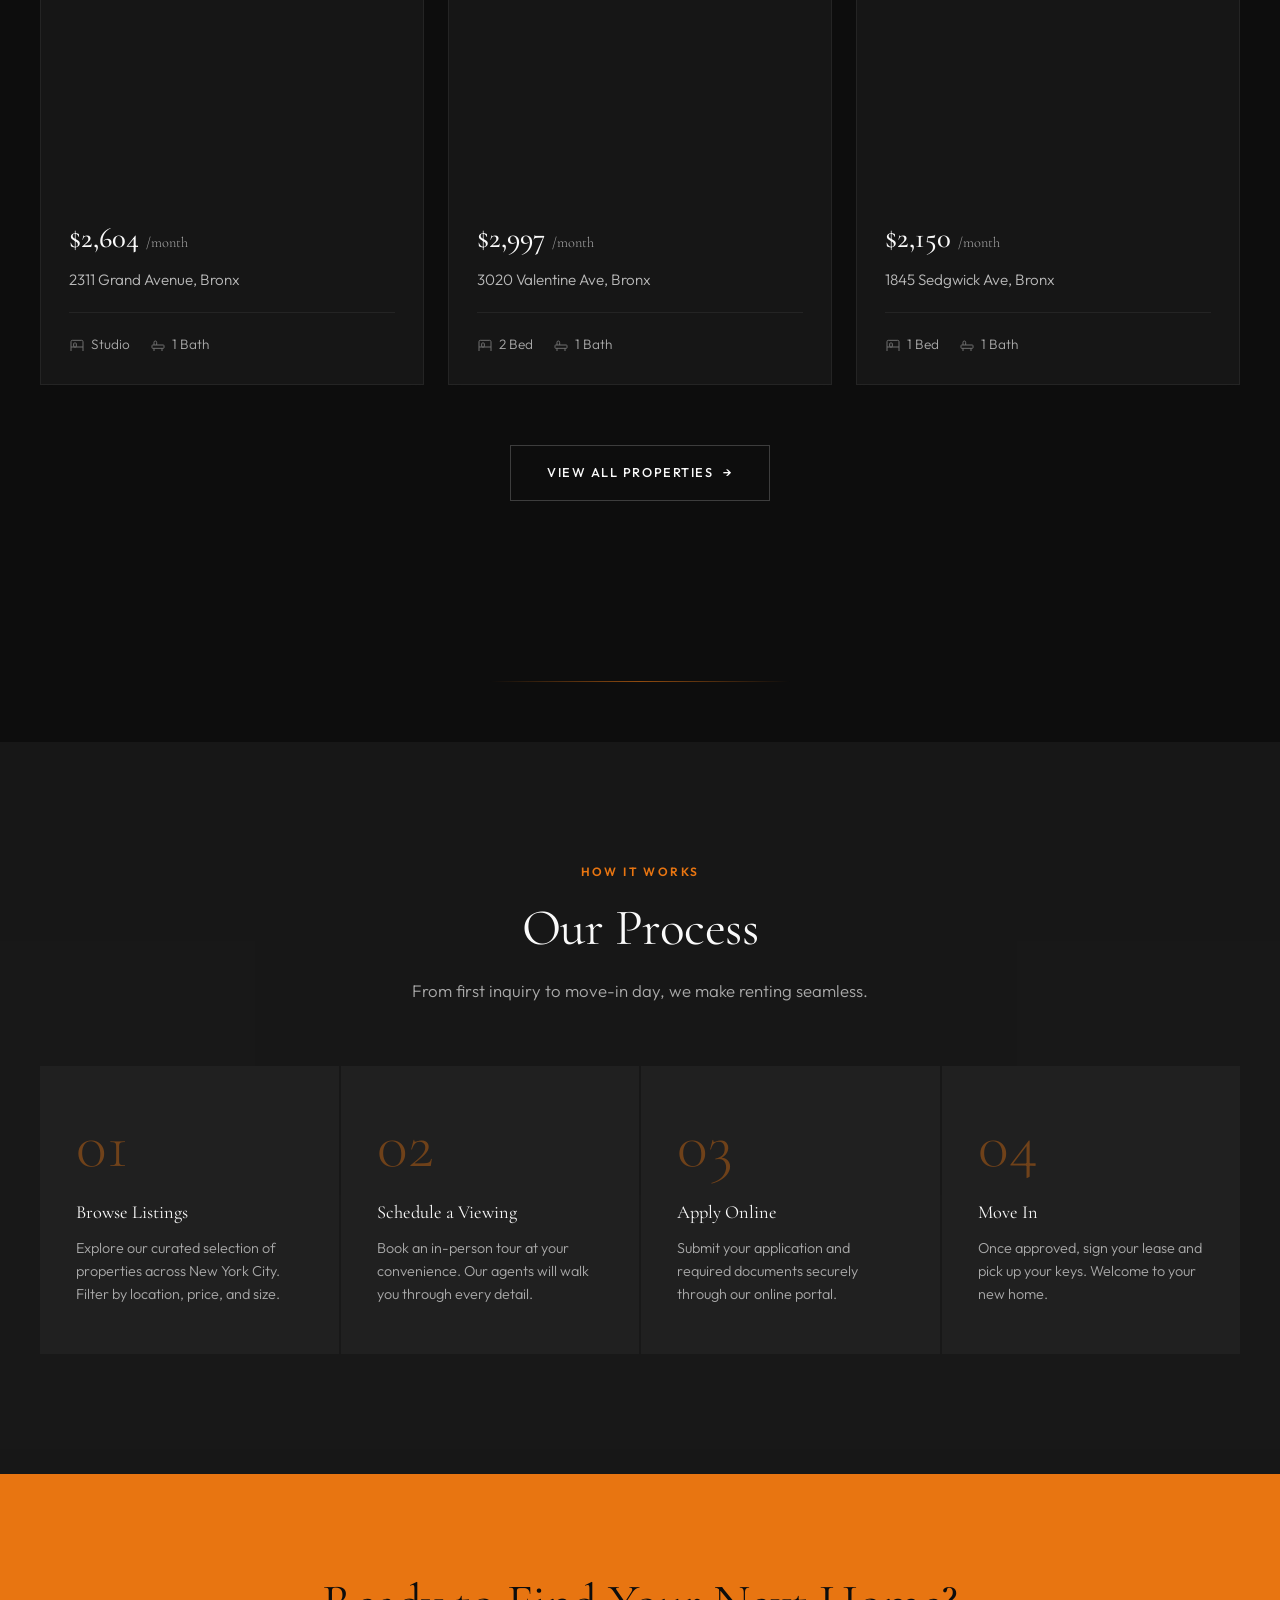
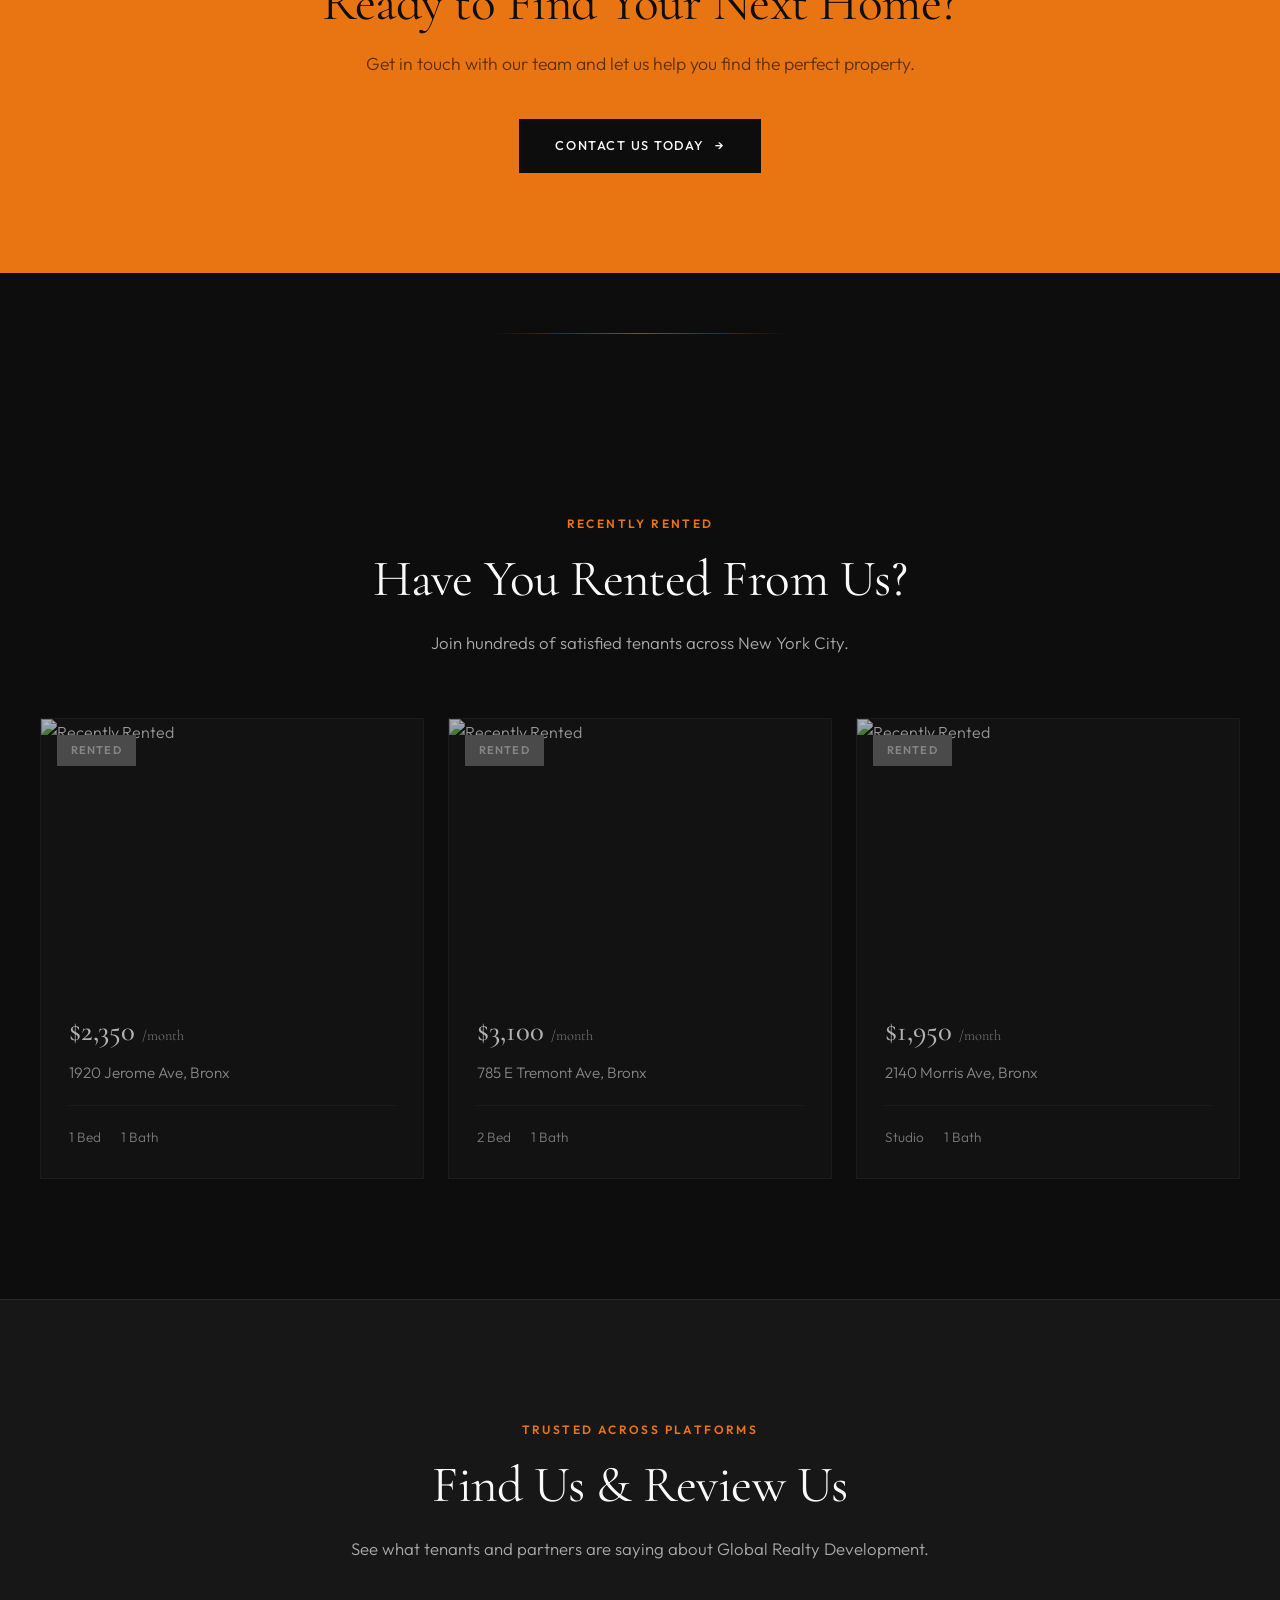
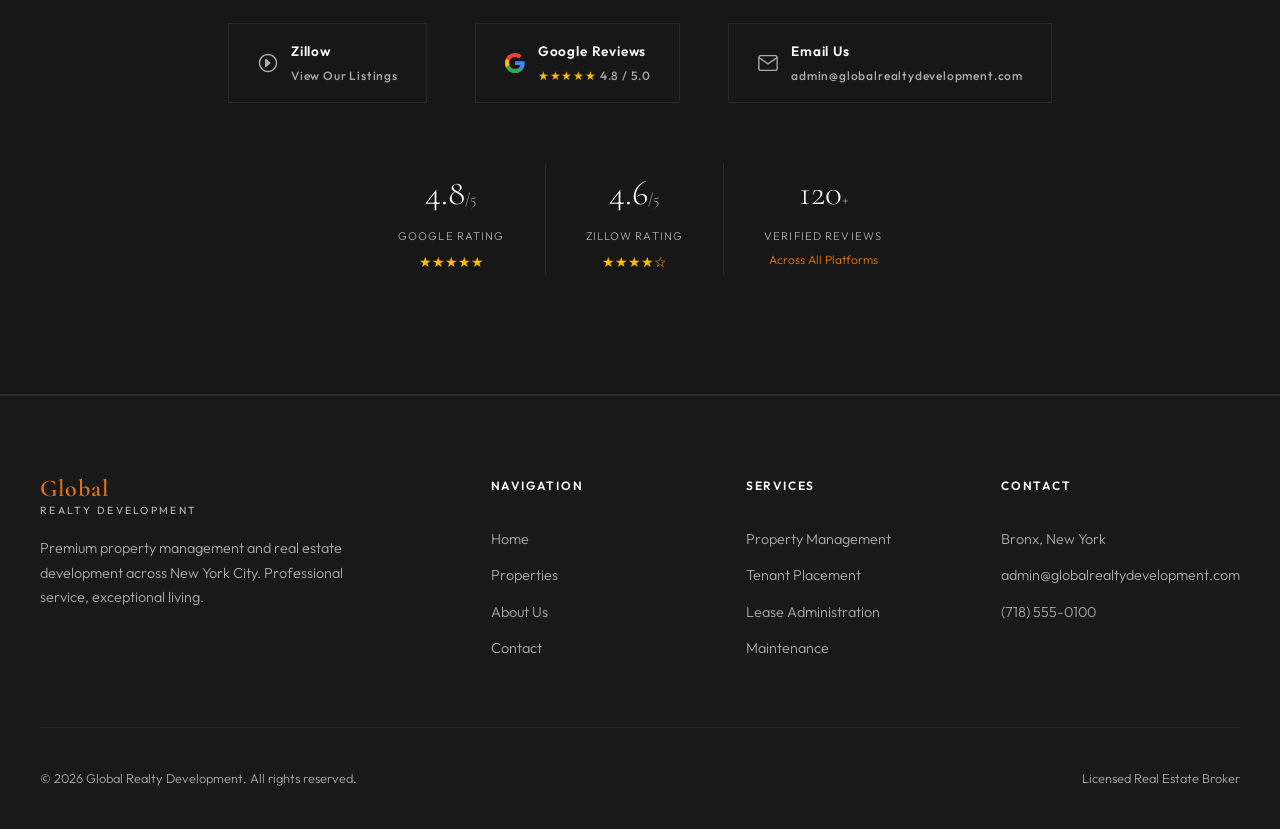
==== commit 2a46ada4: "feat: site professionalism overhaul - meta tags, carousel, filters, a11y Co-Authored-By: Claude Opus" ====
--- a/index.html
+++ b/index.html
@@ -3,7 +3,16 @@
 <head>
   <meta charset="UTF-8">
   <meta name="viewport" content="width=device-width, initial-scale=1.0">
+  <meta name="theme-color" content="#E87511">
+  <link rel="icon" type="image/svg+xml" href="img/logo.svg">
+  <link rel="icon" type="image/png" href="img/logo.png">
   <title>Global Realty Development | Premium NYC Real Estate</title>
+  <meta name="description" content="Global Realty Development offers premium rental properties across the Bronx and NYC. Quality housing with dedicated property management.">
+  <meta property="og:title" content="Global Realty Development | Premium NYC Real Estate">
+  <meta property="og:description" content="Global Realty Development offers premium rental properties across the Bronx and NYC. Quality housing with dedicated property management.">
+  <meta property="og:type" content="website">
+  <meta property="og:image" content="img/logo.png">
+  <meta property="og:site_name" content="Global Realty Development">
   <link rel="stylesheet" href="css/styles.css">
 </head>
 <body>
@@ -24,7 +33,7 @@
         <a href="contact.html">Contact</a>
         <a href="contact.html" class="nav__cta">Schedule Viewing</a>
       </div>
-      <div class="nav__toggle">
+      <div class="nav__toggle" role="button" tabindex="0" aria-label="Toggle menu">
         <span></span>
         <span></span>
         <span></span>
@@ -279,7 +288,7 @@
 
       <div class="platforms__grid reveal">
 
-        <a href="#" class="platform-link" target="_blank">
+        <a href="https://www.zillow.com/profile/globalrealtydevelopment" class="platform-link" target="_blank" rel="noopener">
           <svg viewBox="0 0 24 24" fill="currentColor"><path d="M12.006 2C6.486 2 2 6.486 2 12.006c0 5.518 4.486 10.006 10.006 10.006 5.518 0 10.006-4.488 10.006-10.006C22.012 6.486 17.524 2 12.006 2zm0 1.5c4.694 0 8.506 3.812 8.506 8.506s-3.812 8.506-8.506 8.506S3.5 16.7 3.5 12.006 7.312 3.5 12.006 3.5zm-2.505 4a.75.75 0 00-.75.75v7.5a.75.75 0 001.28.53l4.5-3.75a.75.75 0 000-1.06l-4.5-3.75a.75.75 0 00-.53-.22z"/></svg>
           <div>
             <div style="color: var(--color-white); font-weight: 600; margin-bottom: 2px;">Zillow</div>
@@ -287,7 +296,7 @@
           </div>
         </a>
 
-        <a href="#" class="platform-link" target="_blank">
+        <a href="https://www.google.com/maps/place/Bronx,+NY" class="platform-link" target="_blank" rel="noopener">
           <svg viewBox="0 0 24 24" fill="currentColor"><path d="M22.56 12.25c0-.78-.07-1.53-.2-2.25H12v4.26h5.92a5.06 5.06 0 01-2.2 3.32v2.77h3.57c2.08-1.92 3.28-4.74 3.28-8.1z" fill="#4285F4"/><path d="M12 23c2.97 0 5.46-.98 7.28-2.66l-3.57-2.77c-.98.66-2.23 1.06-3.71 1.06-2.86 0-5.29-1.93-6.16-4.53H2.18v2.84C3.99 20.53 7.7 23 12 23z" fill="#34A853"/><path d="M5.84 14.09c-.22-.66-.35-1.36-.35-2.09s.13-1.43.35-2.09V7.07H2.18C1.43 8.55 1 10.22 1 12s.43 3.45 1.18 4.93l2.85-2.22.81-.62z" fill="#FBBC05"/><path d="M12 5.38c1.62 0 3.06.56 4.21 1.64l3.15-3.15C17.45 2.09 14.97 1 12 1 7.7 1 3.99 3.47 2.18 7.07l3.66 2.84c.87-2.6 3.3-4.53 6.16-4.53z" fill="#EA4335"/></svg>
           <div>
             <div style="color: var(--color-white); font-weight: 600; margin-bottom: 2px;">Google Reviews</div>
@@ -298,7 +307,7 @@
           </div>
         </a>
 
-        <a href="#" class="platform-link" target="_blank">
+        <a href="mailto:admin@globalrealtydevelopment.com" class="platform-link">
           <svg viewBox="0 0 24 24" fill="none" stroke="currentColor" stroke-width="1.5"><rect x="2" y="4" width="20" height="16" rx="2"/><polyline points="22,6 12,13 2,6"/></svg>
           <div>
             <div style="color: var(--color-white); font-weight: 600; margin-bottom: 2px;">Email Us</div>
@@ -353,18 +362,18 @@
         <div>
           <div class="footer__heading">Services</div>
           <div class="footer__links">
-            <a href="#">Property Management</a>
-            <a href="#">Tenant Placement</a>
-            <a href="#">Lease Administration</a>
-            <a href="#">Maintenance</a>
+            <a href="contact.html">Property Management</a>
+            <a href="contact.html">Tenant Placement</a>
+            <a href="contact.html">Lease Administration</a>
+            <a href="contact.html">Maintenance</a>
           </div>
         </div>
         <div>
           <div class="footer__heading">Contact</div>
           <div class="footer__links">
-            <a href="#">Bronx, New York</a>
+            <a href="contact.html">Bronx, New York</a>
             <a href="mailto:admin@globalrealtydevelopment.com">admin@globalrealtydevelopment.com</a>
-            <a href="#">(718) 555-0100</a>
+            <a href="tel:+17185550100">(718) 555-0100</a>
           </div>
         </div>
       </div>
--- a/css/styles.css
+++ b/css/styles.css
@@ -15,8 +15,8 @@
   --color-dark: #242424;
   --color-gray-900: #2A2A2A;
   --color-gray-800: #333333;
-  --color-gray-700: #444444;
-  --color-gray-400: #999999;
+  --color-gray-700: #666666;
+  --color-gray-400: #AAAAAA;
   --color-gray-300: #BBBBBB;
   --color-gray-200: #D4D4D4;
   --color-white: #FAFAFA;
@@ -66,15 +66,14 @@
   background-image: url('https://images.unsplash.com/photo-1534430480872-3498386e7856?w=1920&q=80');
   background-size: cover;
   background-position: center top;
-  background-attachment: fixed;
-  filter: grayscale(0.6) brightness(0.22);
+  filter: grayscale(0.5) brightness(0.35);
 }
 
 .page-bg::after {
   content: '';
   position: absolute;
   inset: 0;
-  background: rgba(13, 13, 13, 0.45);
+  background: rgba(13, 13, 13, 0.25);
 }
 
 a {
@@ -436,9 +435,9 @@
 
 /* --- Stats Bar --- */
 .stats {
-  background: rgba(26, 26, 26, 0.85);
-  border-top: 1px solid rgba(255, 255, 255, 0.06);
-  border-bottom: 1px solid rgba(255, 255, 255, 0.06);
+  background: rgba(26, 26, 26, 0.75);
+  border-top: 1px solid rgba(255, 255, 255, 0.08);
+  border-bottom: 1px solid rgba(255, 255, 255, 0.08);
   padding: 50px 0;
   backdrop-filter: blur(8px);
 }
@@ -517,7 +516,7 @@
 }
 
 .property-card {
-  background: rgba(26, 26, 26, 0.9);
+  background: rgba(26, 26, 26, 0.8);
   border: 1px solid rgba(255, 255, 255, 0.06);
   overflow: hidden;
   transition: transform 0.4s var(--ease-out), border-color 0.4s var(--ease-out), box-shadow 0.4s var(--ease-out);
@@ -615,7 +614,7 @@
 
 /* --- Process Section --- */
 .process {
-  background: rgba(26, 26, 26, 0.95);
+  background: rgba(26, 26, 26, 0.85);
 }
 
 .process__grid {
@@ -625,7 +624,7 @@
 }
 
 .process__step {
-  background: rgba(36, 36, 36, 0.9);
+  background: rgba(36, 36, 36, 0.8);
   padding: 48px 36px;
   position: relative;
   transition: background 0.3s var(--ease-out);
@@ -1041,9 +1040,9 @@
 
 /* --- Platform Links (Zillow, Google, etc) --- */
 .platforms {
-  background: rgba(26, 26, 26, 0.95);
-  border-top: 1px solid rgba(255, 255, 255, 0.06);
-  border-bottom: 1px solid rgba(255, 255, 255, 0.06);
+  background: rgba(26, 26, 26, 0.85);
+  border-top: 1px solid rgba(255, 255, 255, 0.08);
+  border-bottom: 1px solid rgba(255, 255, 255, 0.08);
 }
 
 .platforms__grid {
@@ -1140,7 +1139,7 @@
   content: '';
   position: fixed;
   inset: 0;
-  z-index: 9998;
+  z-index: 1;
   pointer-events: none;
   opacity: 0.025;
   background-image: url("data:image/svg+xml,%3Csvg viewBox='0 0 256 256' xmlns='http://www.w3.org/2000/svg'%3E%3Cfilter id='noise'%3E%3CfeTurbulence type='fractalNoise' baseFrequency='0.9' numOctaves='4' stitchTiles='stitch'/%3E%3C/filter%3E%3Crect width='100%25' height='100%25' filter='url(%23noise)'/%3E%3C/svg%3E");
@@ -1362,3 +1361,11 @@
     grid-template-rows: auto;
   }
 }
+
+@media (prefers-reduced-motion: reduce) {
+  *, *::before, *::after {
+    animation-duration: 0.01ms !important;
+    animation-iteration-count: 1 !important;
+    transition-duration: 0.01ms !important;
+  }
+}
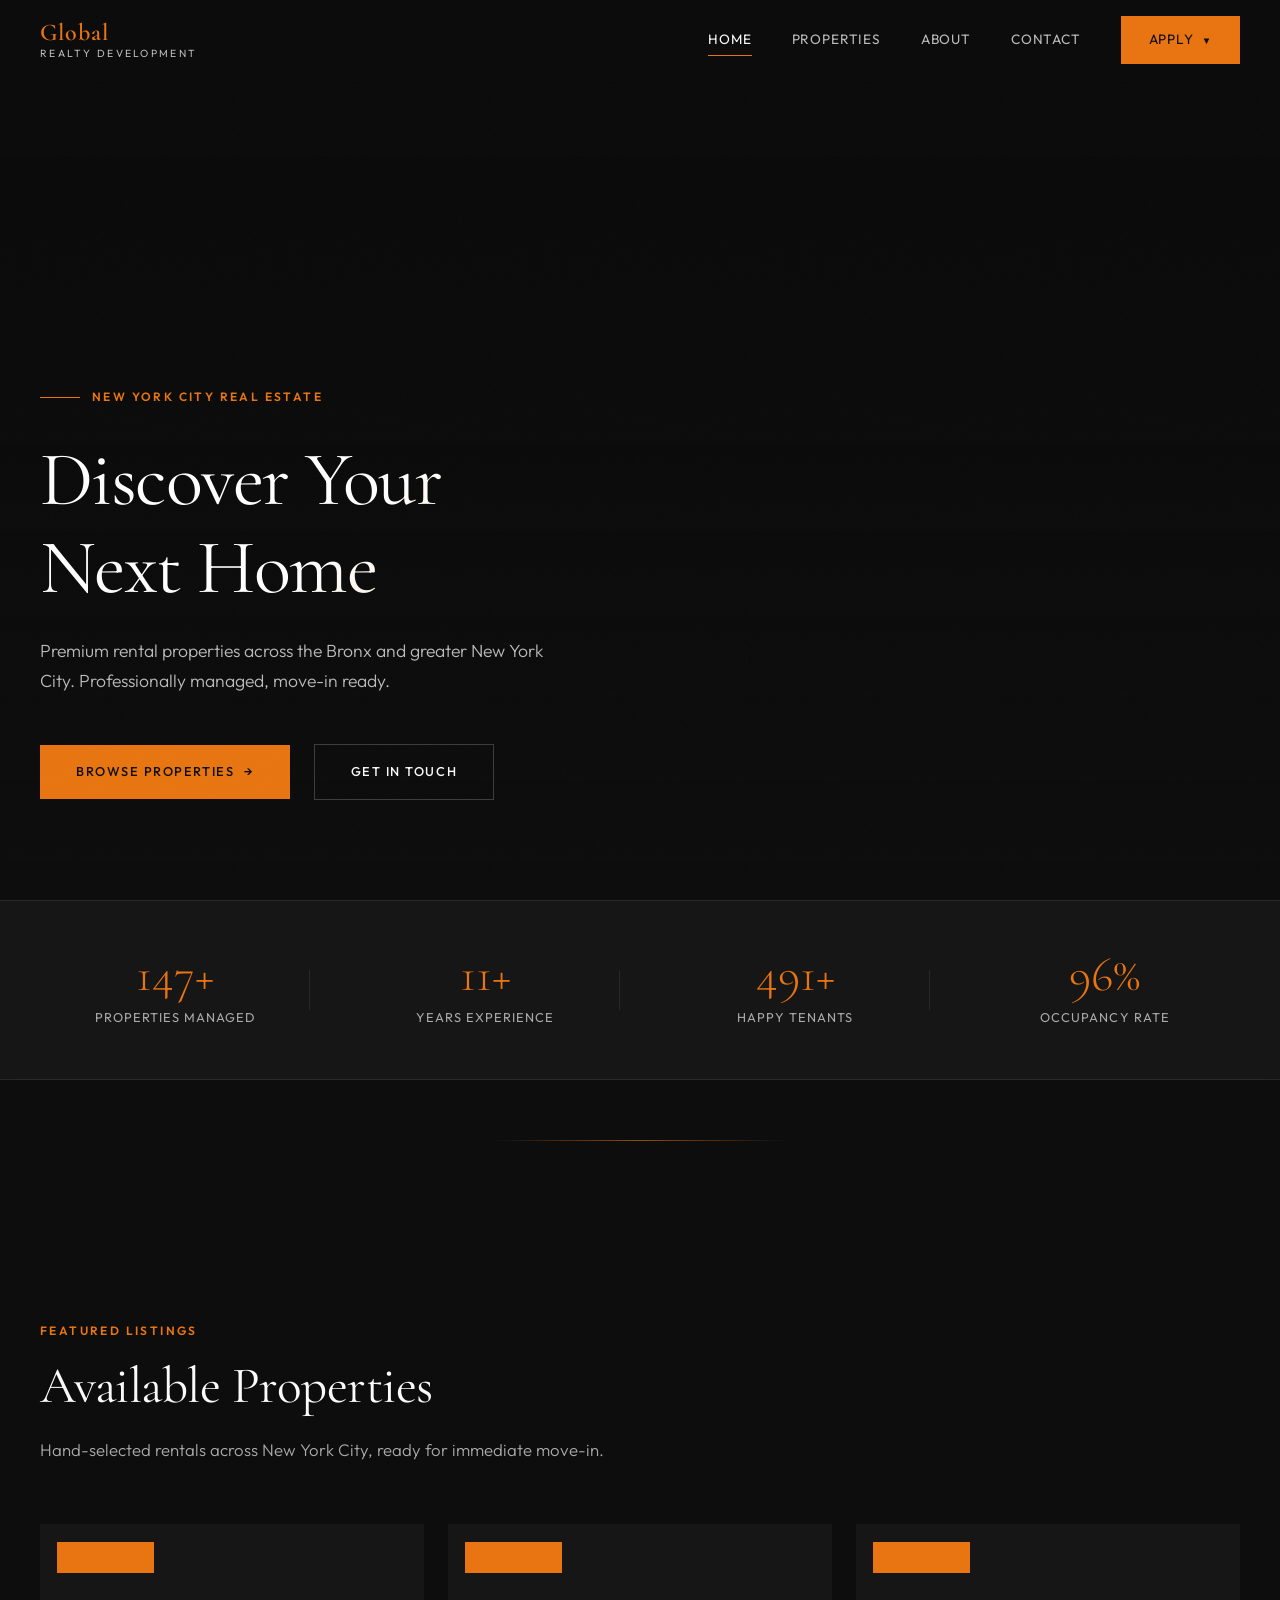
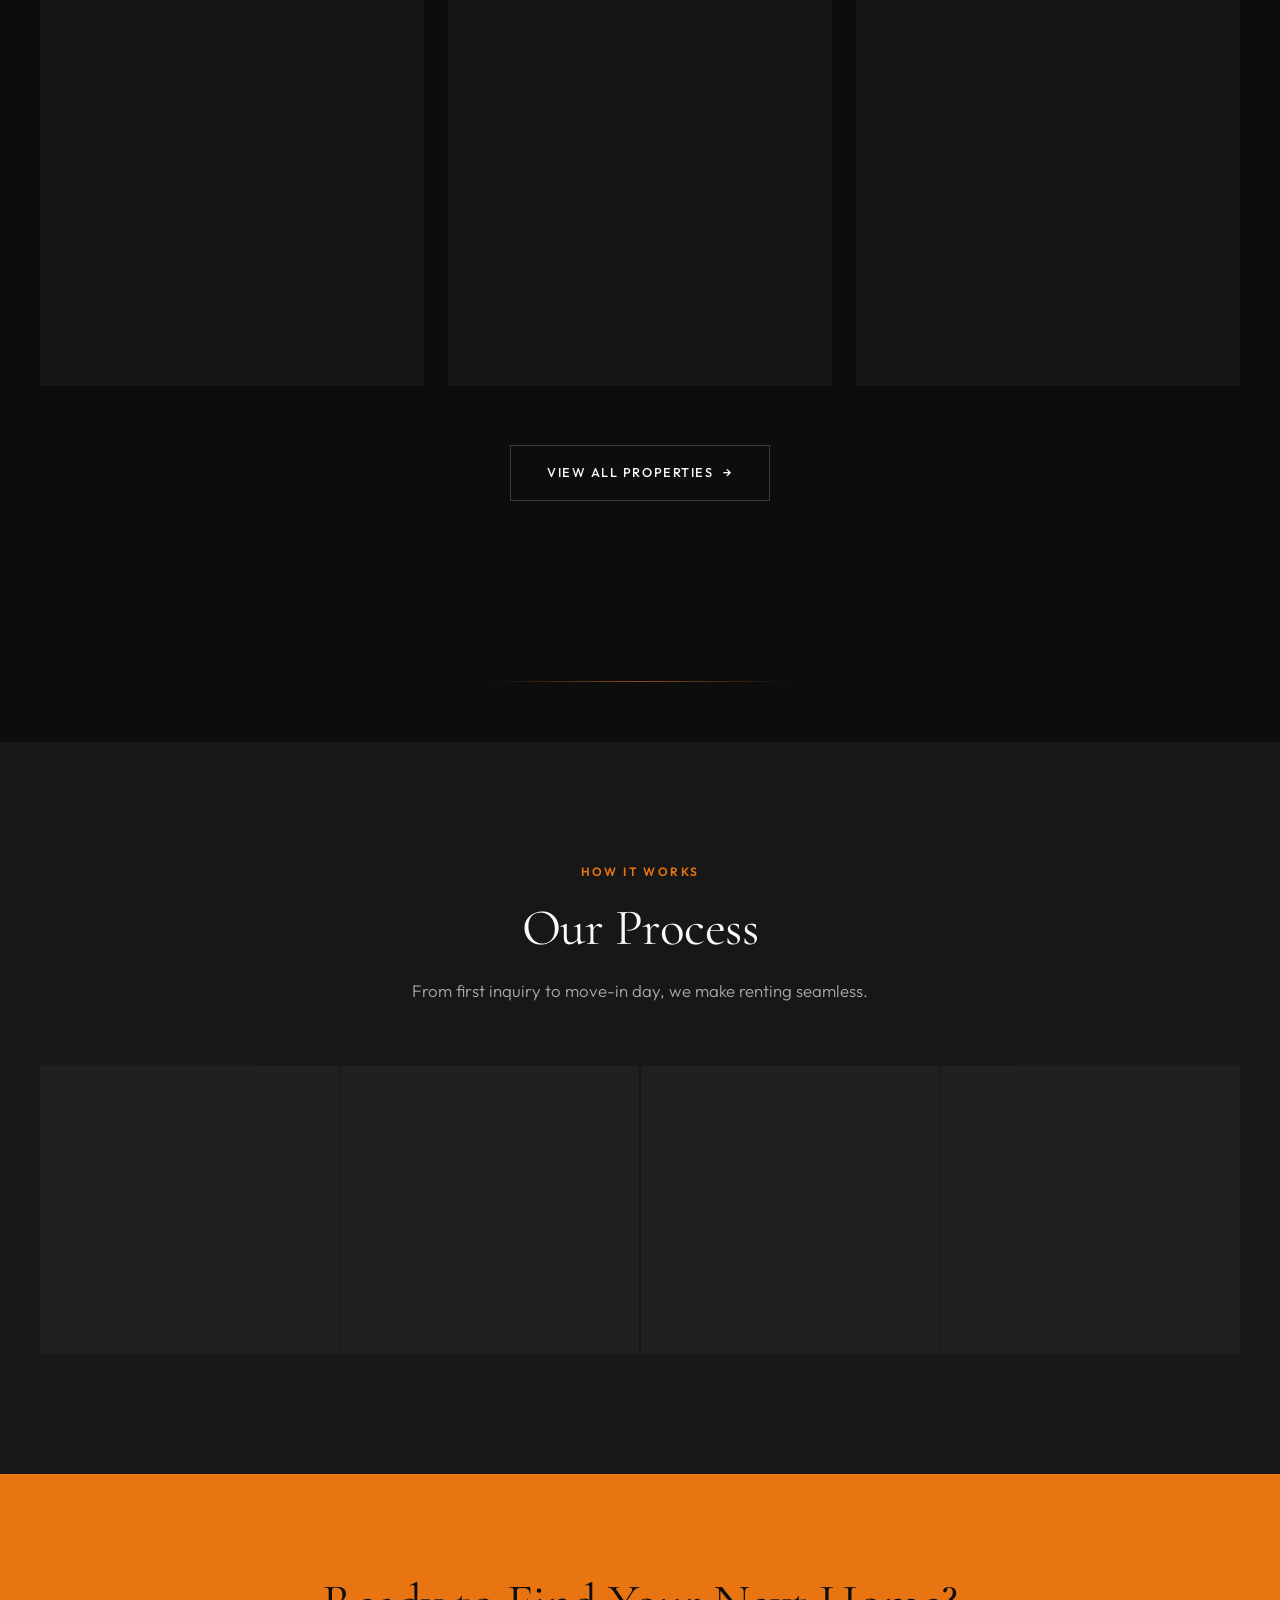
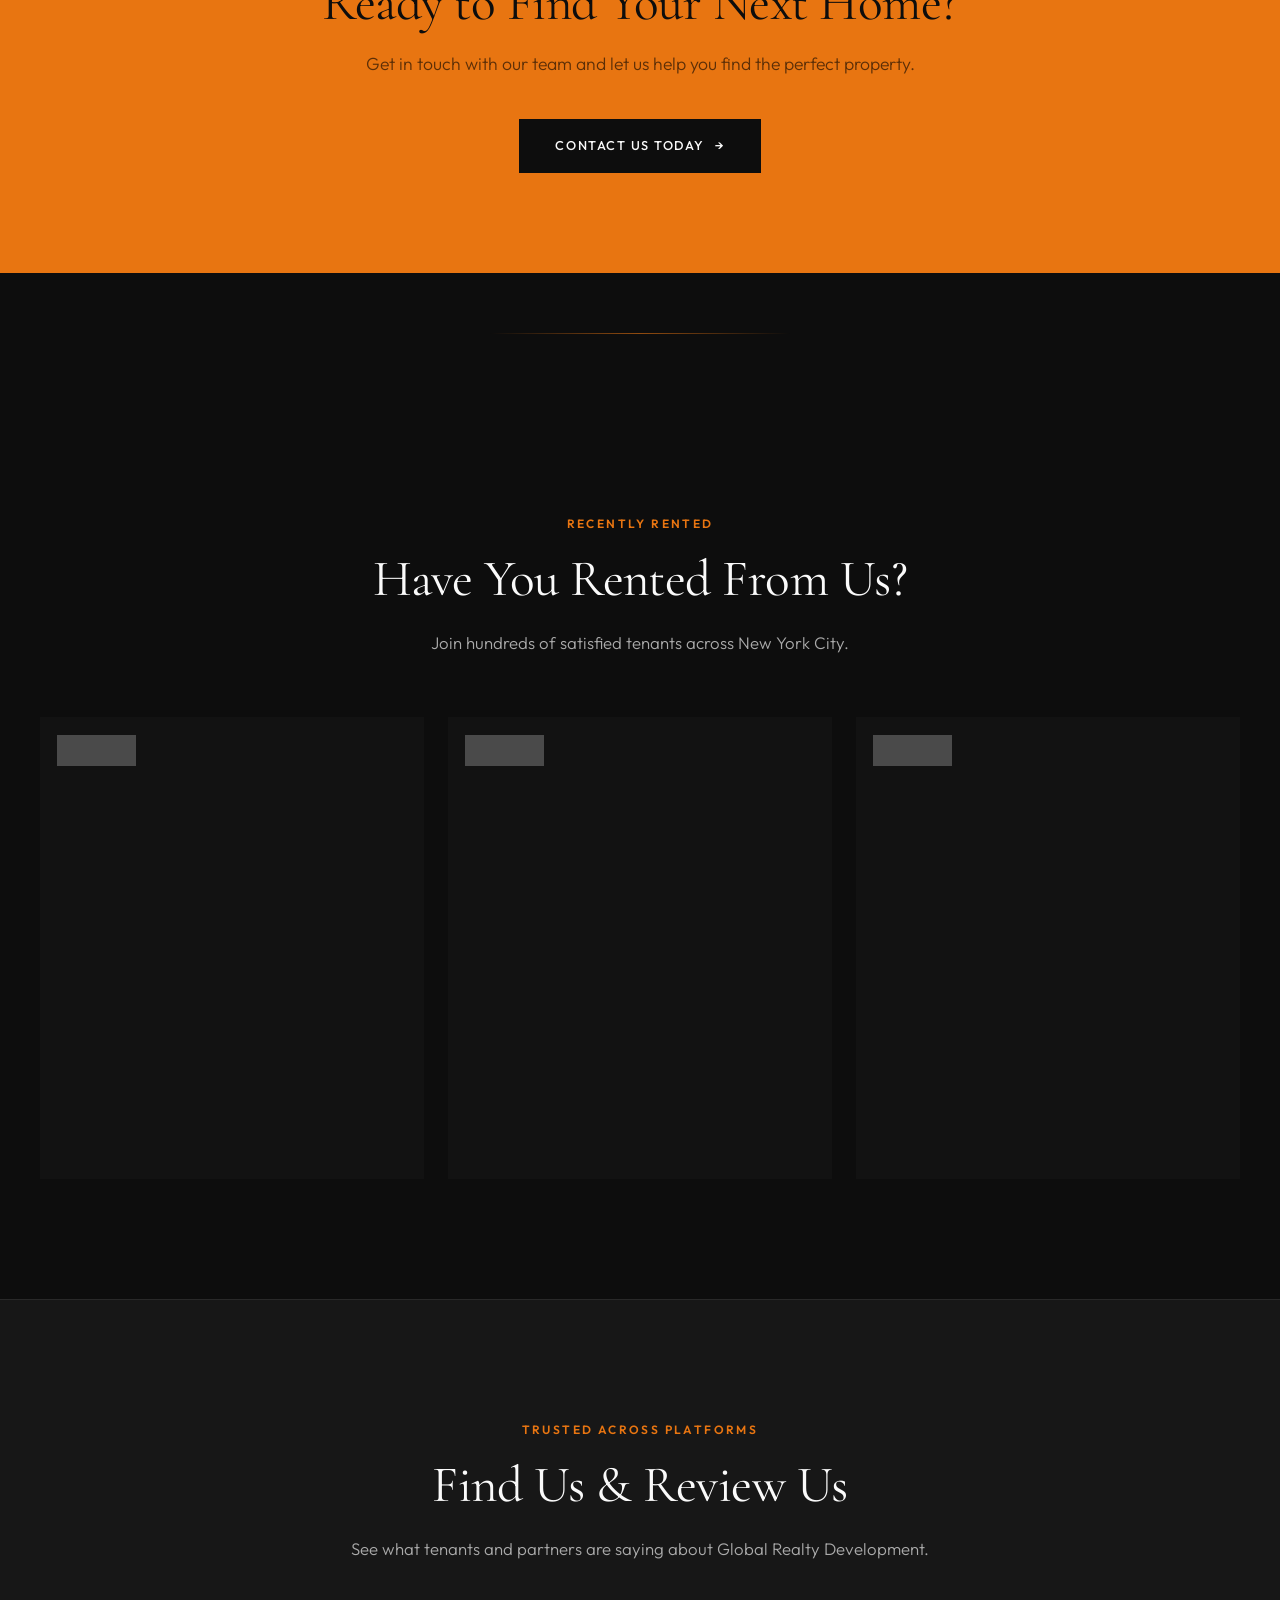
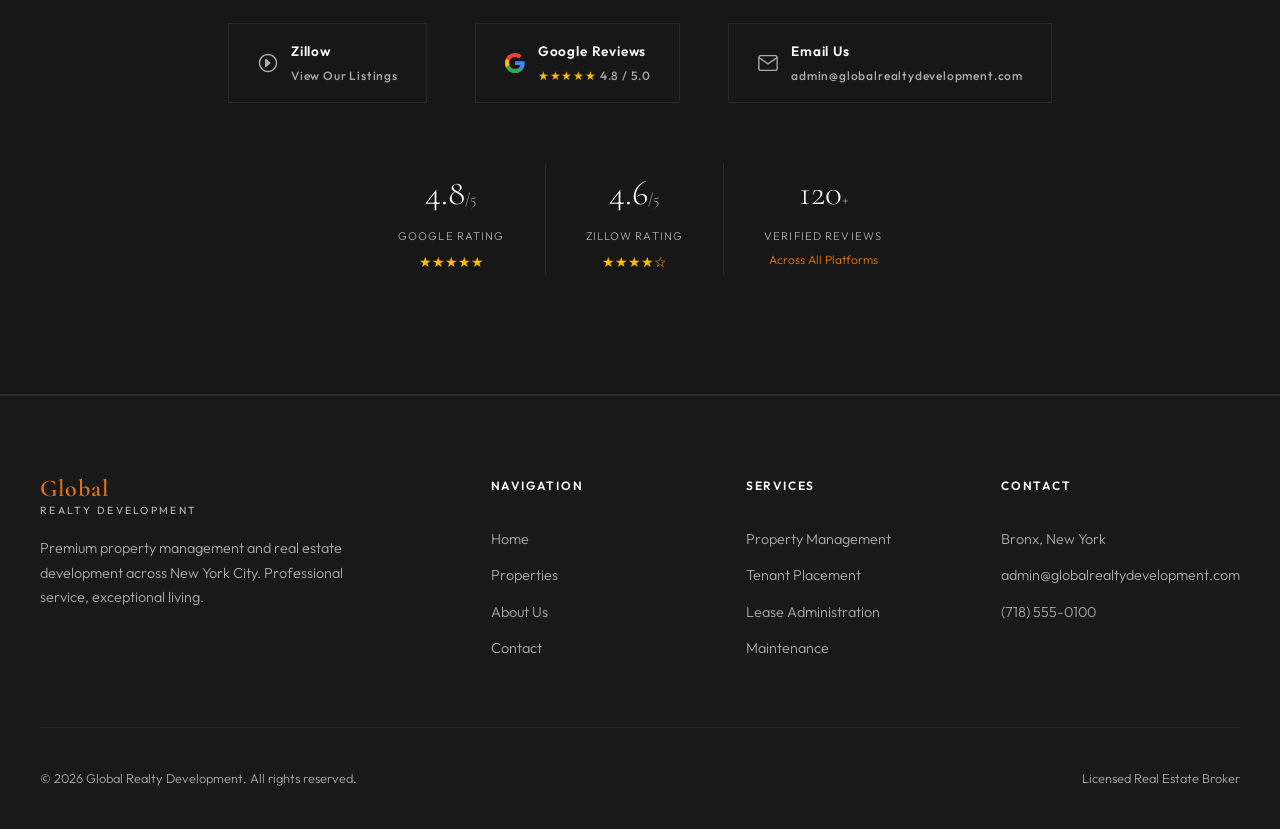
==== commit 14303ff4: "feat(nav): add Apply dropdown with tenant form page Replace Schedule Viewing CTA with Apply dropdown" ====
--- a/index.html
+++ b/index.html
@@ -31,7 +31,13 @@
         <a href="listings.html">Properties</a>
         <a href="about.html">About</a>
         <a href="contact.html">Contact</a>
-        <a href="contact.html" class="nav__cta">Schedule Viewing</a>
+        <div class="nav__dropdown">
+          <a class="nav__dropdown-toggle" role="button" tabindex="0">Apply <span class="nav__dropdown-arrow">&#9660;</span></a>
+          <div class="nav__dropdown-menu">
+            <a href="apply.html">Tenant Application</a>
+            <a class="coming-soon">Landlord Application <span>Coming Soon</span></a>
+          </div>
+        </div>
       </div>
       <div class="nav__toggle" role="button" tabindex="0" aria-label="Toggle menu">
         <span></span>
--- a/css/styles.css
+++ b/css/styles.css
@@ -41,6 +41,13 @@
   box-sizing: border-box;
 }
 
+html.menu-open,
+html.menu-open body {
+  overflow: hidden;
+  touch-action: none;
+  overscroll-behavior: none;
+}
+
 html {
   font-size: 16px;
   scroll-behavior: smooth;
@@ -172,6 +179,8 @@
   right: 0;
   height: var(--nav-height);
   z-index: 1000;
+  background: rgba(13, 13, 13, 0.85);
+  backdrop-filter: blur(12px);
   transition: background 0.4s var(--ease-out), box-shadow 0.4s var(--ease-out);
 }
 
@@ -288,6 +297,101 @@
 .nav__cta:hover {
   background: var(--color-orange-hover);
   transform: translateY(-1px);
+}
+
+/* --- Apply Dropdown --- */
+.nav__dropdown {
+  position: relative;
+}
+
+.nav__dropdown-toggle {
+  font-size: 0.8rem;
+  font-weight: 500;
+  letter-spacing: 0.1em;
+  text-transform: uppercase;
+  color: var(--color-black) !important;
+  background: var(--color-orange);
+  padding: 12px 28px;
+  cursor: pointer;
+  transition: background 0.3s var(--ease-out), transform 0.3s var(--ease-out);
+  display: flex;
+  align-items: center;
+  gap: 8px;
+}
+
+.nav__dropdown-toggle::after {
+  display: none !important;
+}
+
+.nav__dropdown-toggle:hover {
+  background: var(--color-orange-hover);
+  transform: translateY(-1px);
+}
+
+.nav__dropdown-arrow {
+  font-size: 0.6rem;
+  transition: transform 0.3s var(--ease-out);
+}
+
+.nav__dropdown.open .nav__dropdown-arrow {
+  transform: rotate(180deg);
+}
+
+.nav__dropdown-menu {
+  position: absolute;
+  top: calc(100% + 8px);
+  right: 0;
+  min-width: 220px;
+  background: rgba(26, 26, 26, 0.98);
+  backdrop-filter: blur(16px);
+  border: 1px solid rgba(255, 255, 255, 0.1);
+  padding: 8px 0;
+  opacity: 0;
+  visibility: hidden;
+  transform: translateY(-8px);
+  transition: all 0.3s var(--ease-out);
+  z-index: 1001;
+}
+
+.nav__dropdown.open .nav__dropdown-menu {
+  opacity: 1;
+  visibility: visible;
+  transform: translateY(0);
+}
+
+.nav__dropdown-menu a {
+  display: block;
+  padding: 12px 20px;
+  font-size: 0.8rem;
+  font-weight: 400;
+  letter-spacing: 0.06em;
+  text-transform: uppercase;
+  color: var(--color-gray-300) !important;
+  transition: all 0.2s ease;
+}
+
+.nav__dropdown-menu a::after {
+  display: none !important;
+}
+
+.nav__dropdown-menu a:hover {
+  color: var(--color-white) !important;
+  background: rgba(232, 117, 17, 0.08);
+}
+
+.nav__dropdown-menu .coming-soon {
+  color: var(--color-gray-700) !important;
+  cursor: default;
+  pointer-events: none;
+  position: relative;
+}
+
+.nav__dropdown-menu .coming-soon span {
+  font-size: 0.6rem;
+  font-weight: 600;
+  letter-spacing: 0.1em;
+  color: var(--color-orange);
+  margin-left: 8px;
 }
 
 /* Mobile menu toggle */
@@ -1139,7 +1243,7 @@
   content: '';
   position: fixed;
   inset: 0;
-  z-index: 1;
+  z-index: 999;
   pointer-events: none;
   opacity: 0.025;
   background-image: url("data:image/svg+xml,%3Csvg viewBox='0 0 256 256' xmlns='http://www.w3.org/2000/svg'%3E%3Cfilter id='noise'%3E%3CfeTurbulence type='fractalNoise' baseFrequency='0.9' numOctaves='4' stitchTiles='stitch'/%3E%3C/filter%3E%3Crect width='100%25' height='100%25' filter='url(%23noise)'/%3E%3C/svg%3E");
@@ -1281,6 +1385,11 @@
     --nav-height: 70px;
   }
 
+  .nav {
+    background: rgba(13, 13, 13, 0.95);
+    backdrop-filter: none;
+  }
+
   .container {
     padding: 0 24px;
   }
@@ -1292,11 +1401,12 @@
     left: 0;
     right: 0;
     bottom: 0;
-    background: rgba(13, 13, 13, 0.98);
-    backdrop-filter: blur(20px);
+    background: #0D0D0D;
     flex-direction: column;
     justify-content: center;
+    align-items: center;
     gap: 32px;
+    z-index: 1000;
   }
 
   .nav__links.open {
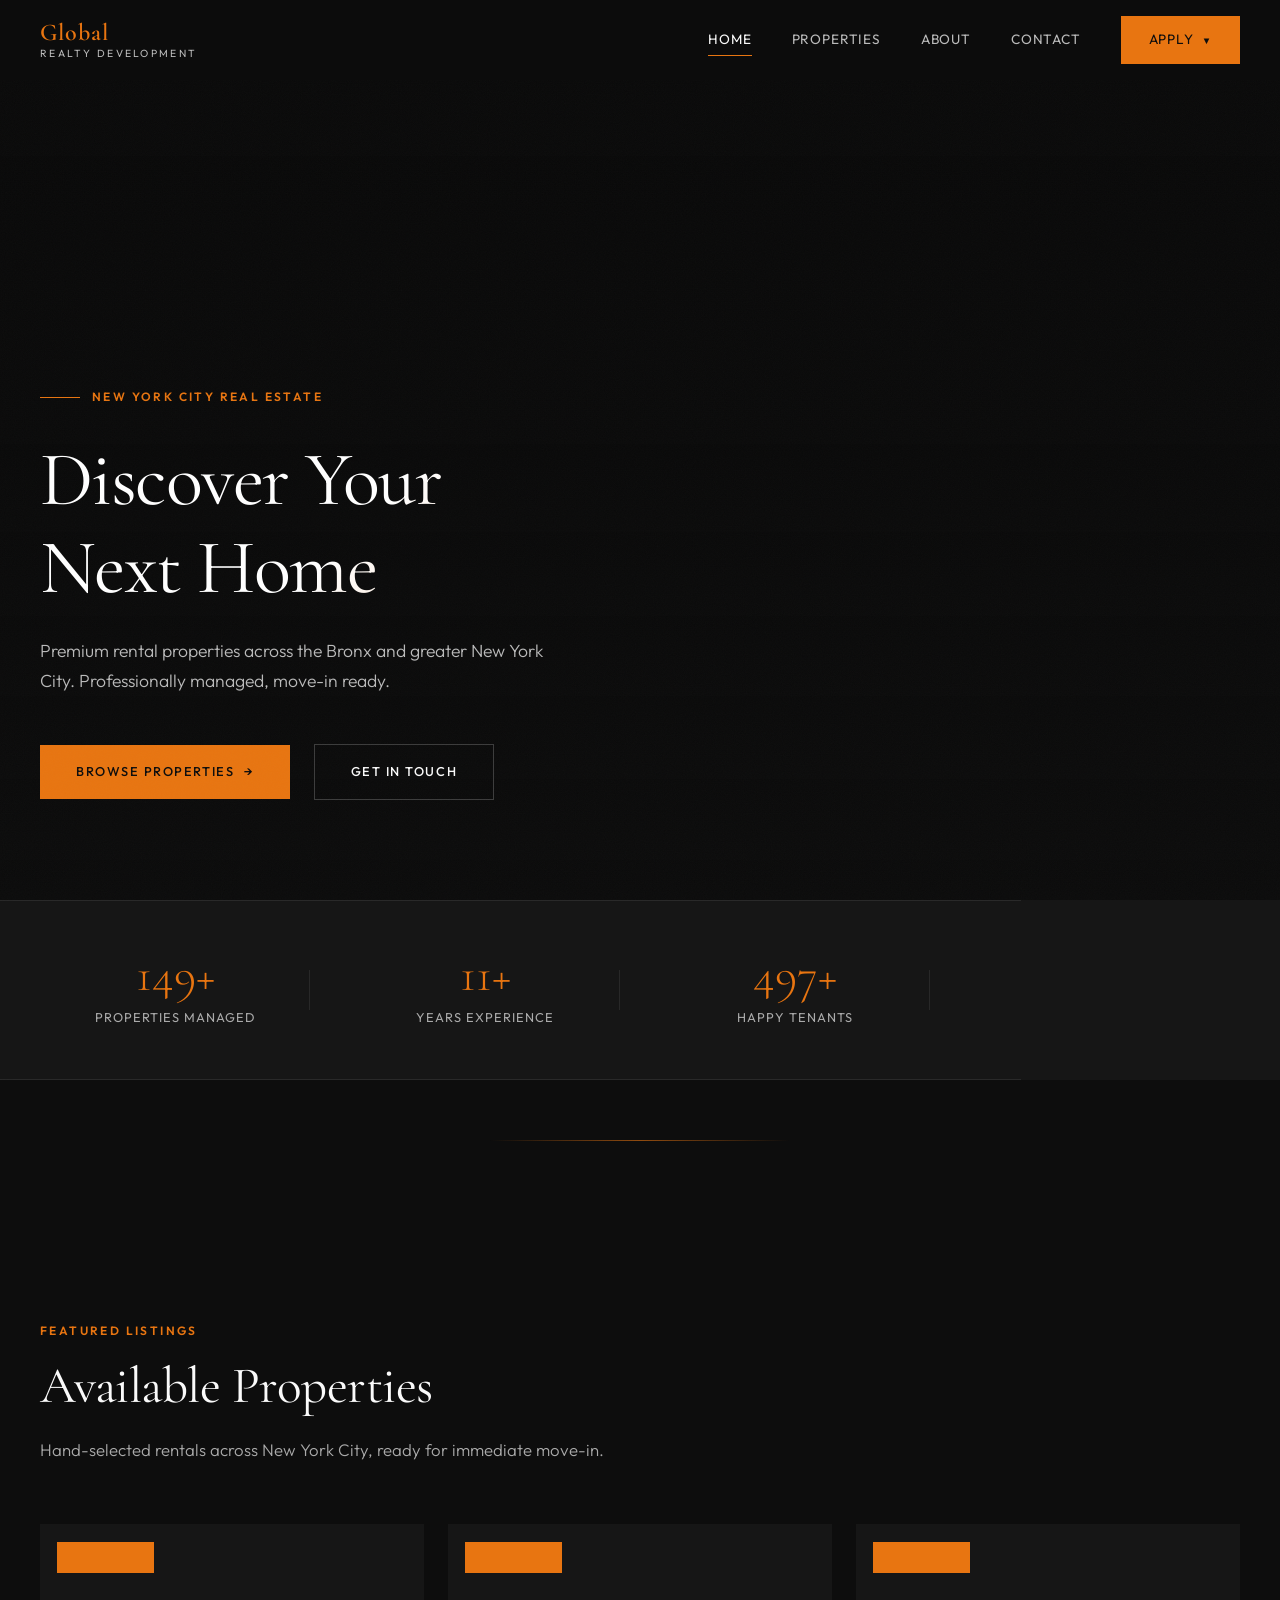
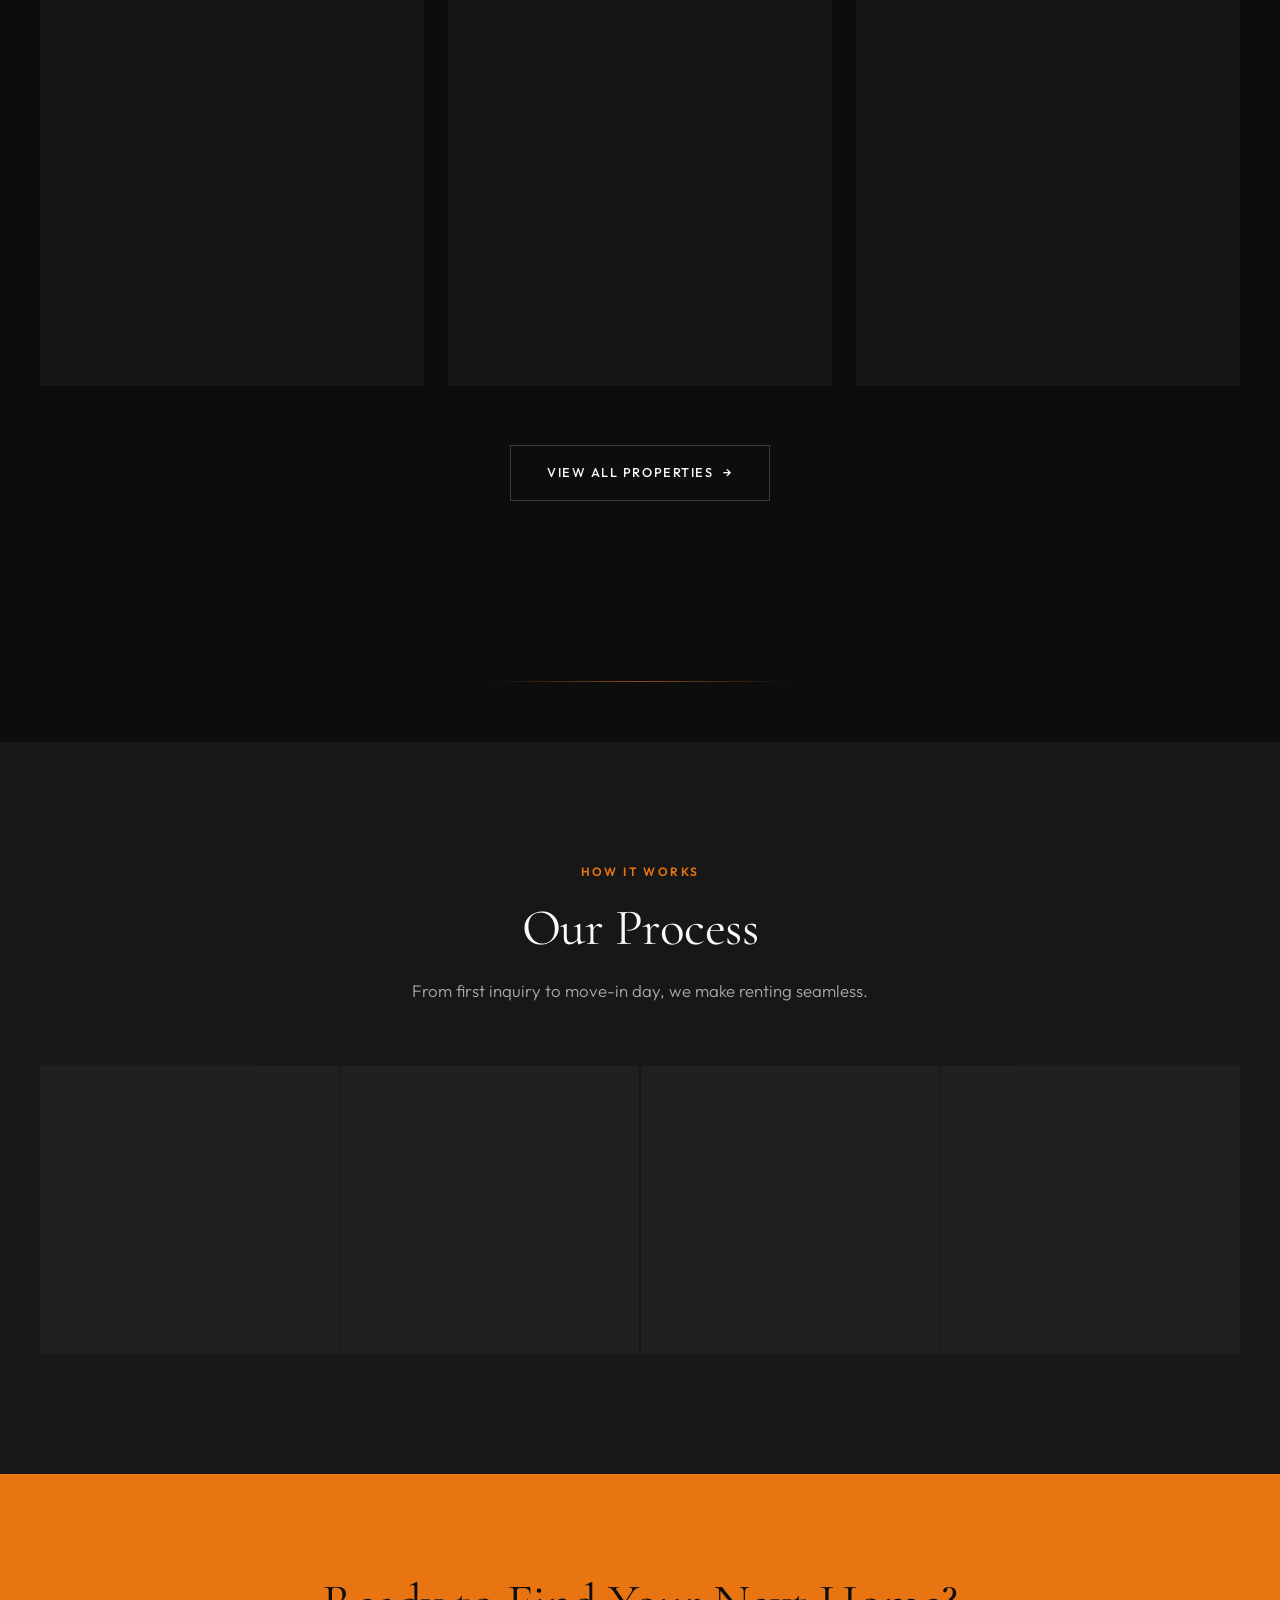
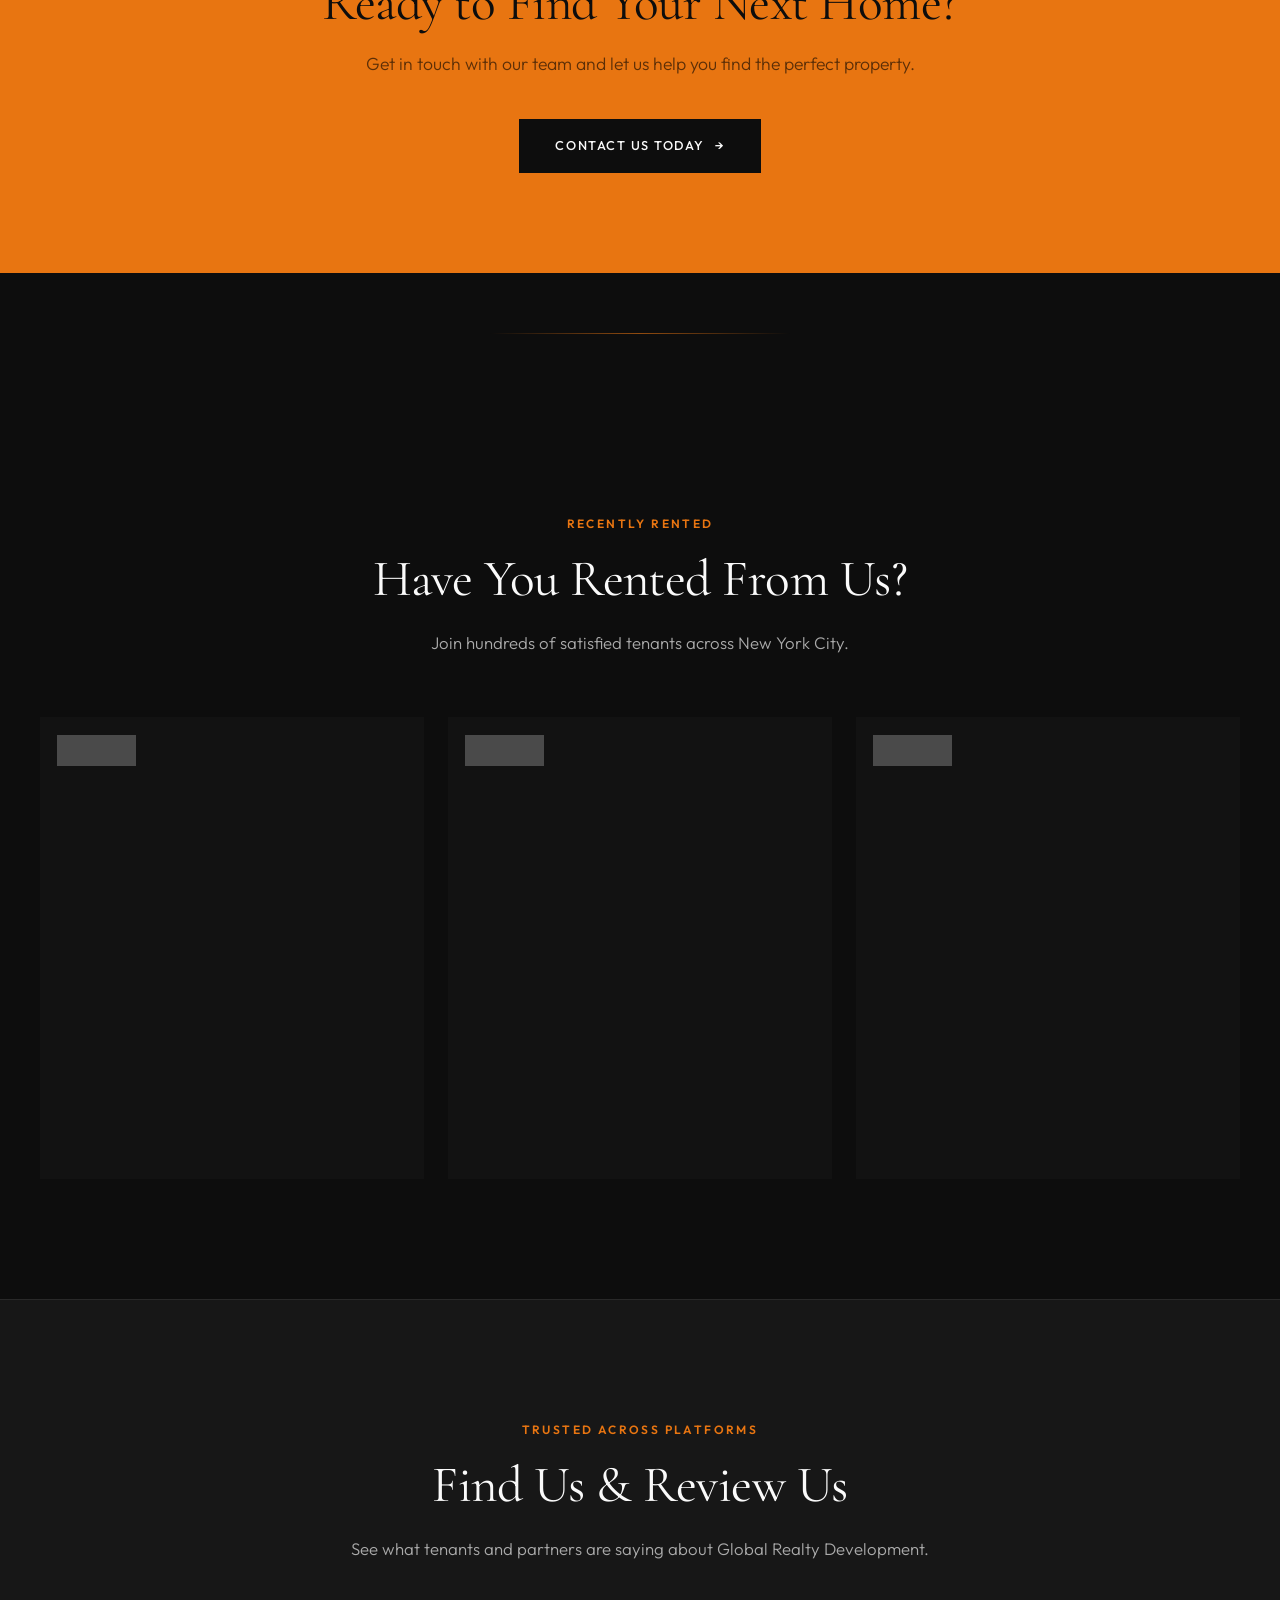
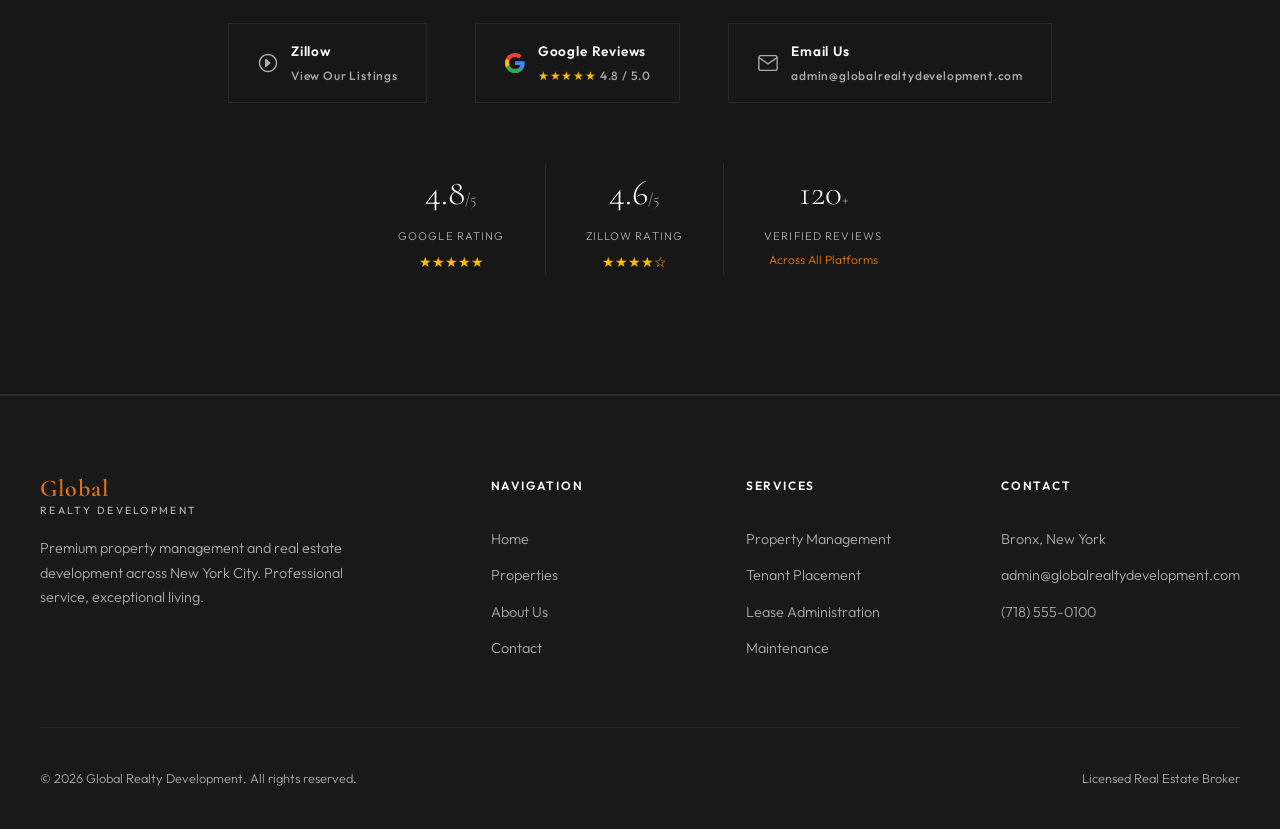
==== commit e7d8eb87: "feat(demo): add landlord intake form with dropdowns and address autocomplete 6-step landlord onboard" ====
--- a/index.html
+++ b/index.html
@@ -35,7 +35,7 @@
           <a class="nav__dropdown-toggle" role="button" tabindex="0">Apply <span class="nav__dropdown-arrow">&#9660;</span></a>
           <div class="nav__dropdown-menu">
             <a href="apply.html">Tenant Application</a>
-            <a class="coming-soon">Landlord Application <span>Coming Soon</span></a>
+            <a href="landlord.html">Landlord Application</a>
           </div>
         </div>
       </div>
--- a/css/styles.css
+++ b/css/styles.css
@@ -1318,6 +1318,52 @@
   100% { transform: translateX(100%); }
 }
 
+/* --- Skeleton loading placeholders --- */
+.skeleton-card {
+  pointer-events: none;
+}
+
+.skeleton-block {
+  background: var(--color-gray-900);
+  border-radius: 4px;
+  position: relative;
+  overflow: hidden;
+}
+
+.skeleton-block::after {
+  content: '';
+  position: absolute;
+  inset: 0;
+  background: linear-gradient(
+    90deg,
+    transparent 0%,
+    rgba(255, 255, 255, 0.04) 50%,
+    transparent 100%
+  );
+  animation: shimmer 2.5s ease-in-out infinite;
+}
+
+.skeleton-line {
+  background: var(--color-gray-900);
+  border-radius: 4px;
+  position: relative;
+  overflow: hidden;
+  display: block;
+}
+
+.skeleton-line::after {
+  content: '';
+  position: absolute;
+  inset: 0;
+  background: linear-gradient(
+    90deg,
+    transparent 0%,
+    rgba(255, 255, 255, 0.04) 50%,
+    transparent 100%
+  );
+  animation: shimmer 2.5s ease-in-out infinite;
+}
+
 /* --- Scroll progress bar --- */
 .scroll-progress {
   position: fixed;
@@ -1413,8 +1459,64 @@
     display: flex;
   }
 
+  /* Solid nav background when mobile menu is open - overrides all states */
+  html.menu-open .nav,
+  html.menu-open .nav.scrolled {
+    background: #0D0D0D;
+    backdrop-filter: none;
+  }
+
   .nav__links a {
     font-size: 1.2rem;
+  }
+
+  /* Mobile dropdown: inline in the menu, not absolute popup */
+  .nav__dropdown {
+    width: 100%;
+    display: flex;
+    flex-direction: column;
+    align-items: center;
+  }
+
+  .nav__dropdown-toggle {
+    font-size: 1.2rem;
+    padding: 14px 32px;
+  }
+
+  .nav__dropdown-menu {
+    position: static;
+    min-width: unset;
+    width: 100%;
+    opacity: 1;
+    visibility: visible;
+    transform: none;
+    background: transparent;
+    border: none;
+    backdrop-filter: none;
+    padding: 0;
+    max-height: 0;
+    overflow: hidden;
+    transition: max-height 0.35s var(--ease-out);
+  }
+
+  .nav__dropdown.open .nav__dropdown-menu {
+    max-height: 200px;
+  }
+
+  .nav__dropdown-menu a {
+    text-align: center;
+    font-size: 1rem;
+    padding: 10px 20px;
+    color: var(--color-gray-400) !important;
+  }
+
+  .nav__dropdown-menu a:hover {
+    background: transparent;
+    color: var(--color-white) !important;
+  }
+
+  .nav__dropdown-menu .coming-soon {
+    color: var(--color-gray-700) !important;
   }
 
   .nav__toggle {
